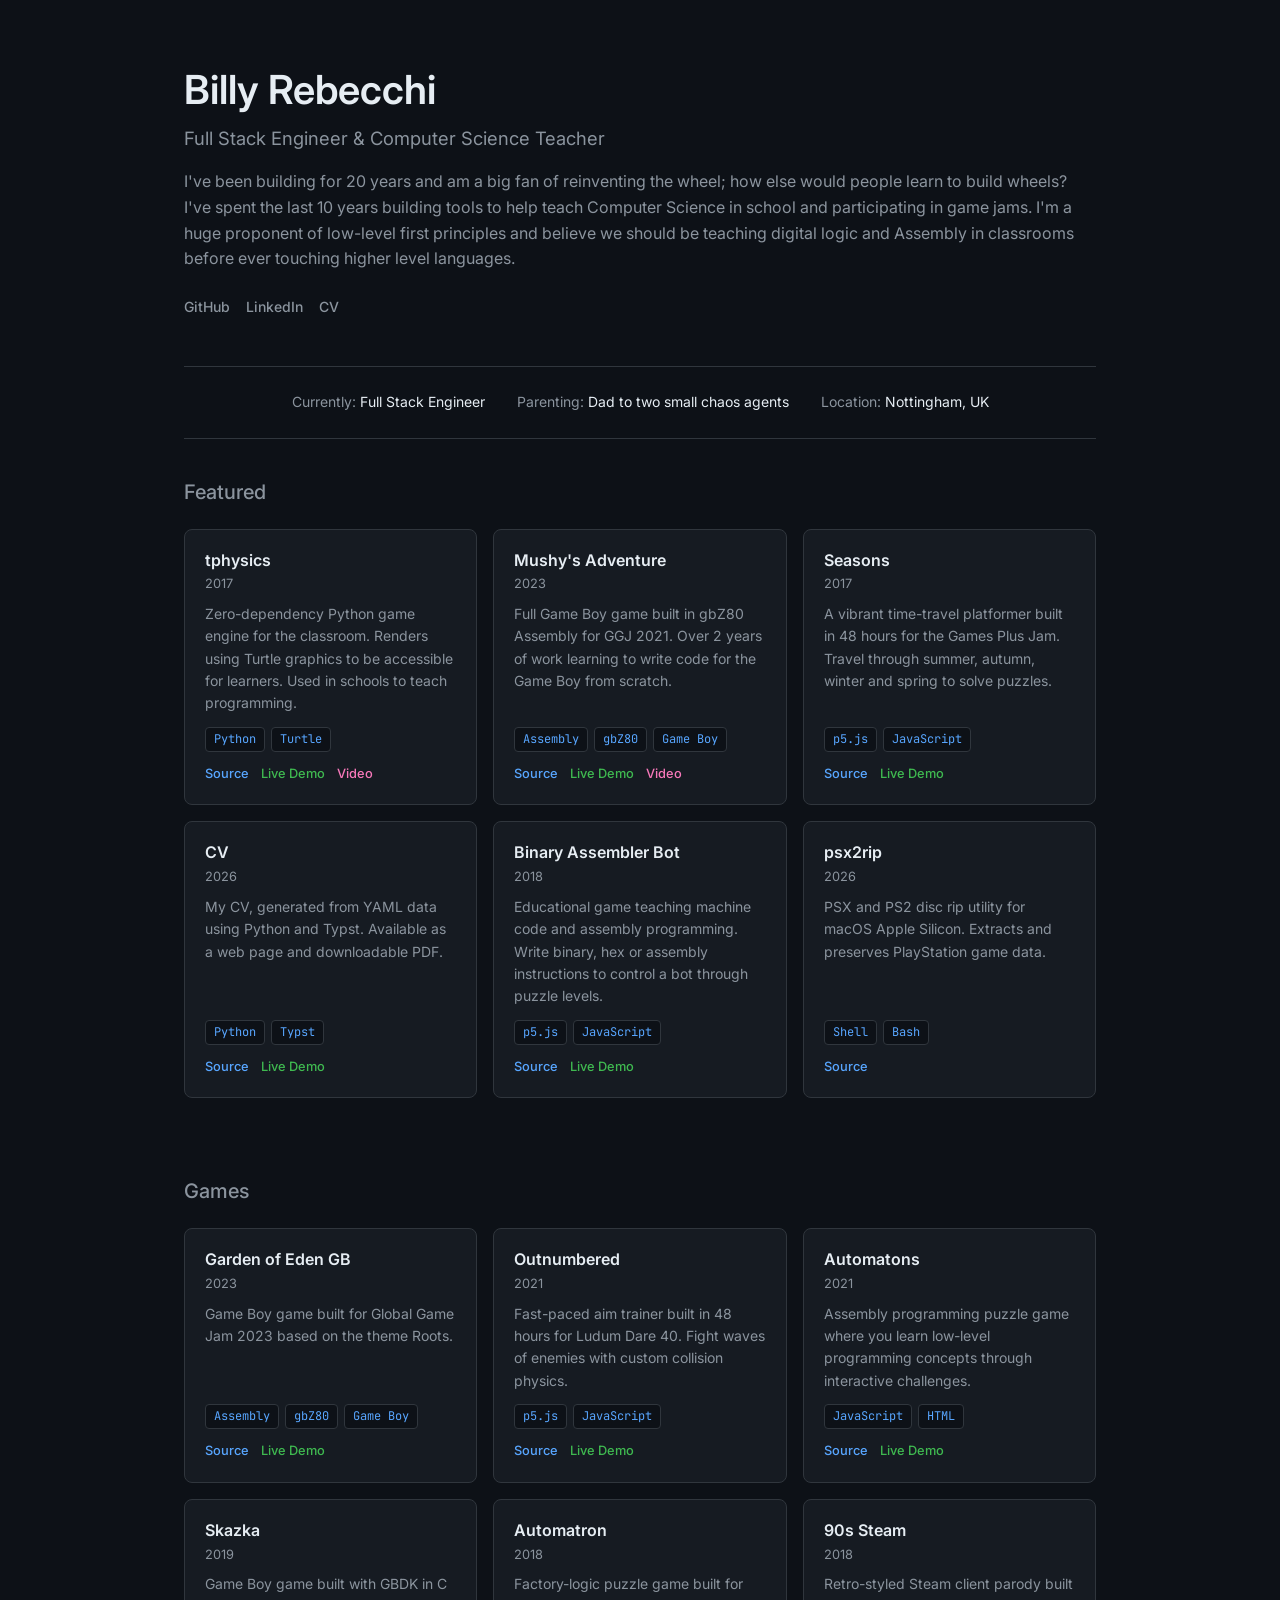
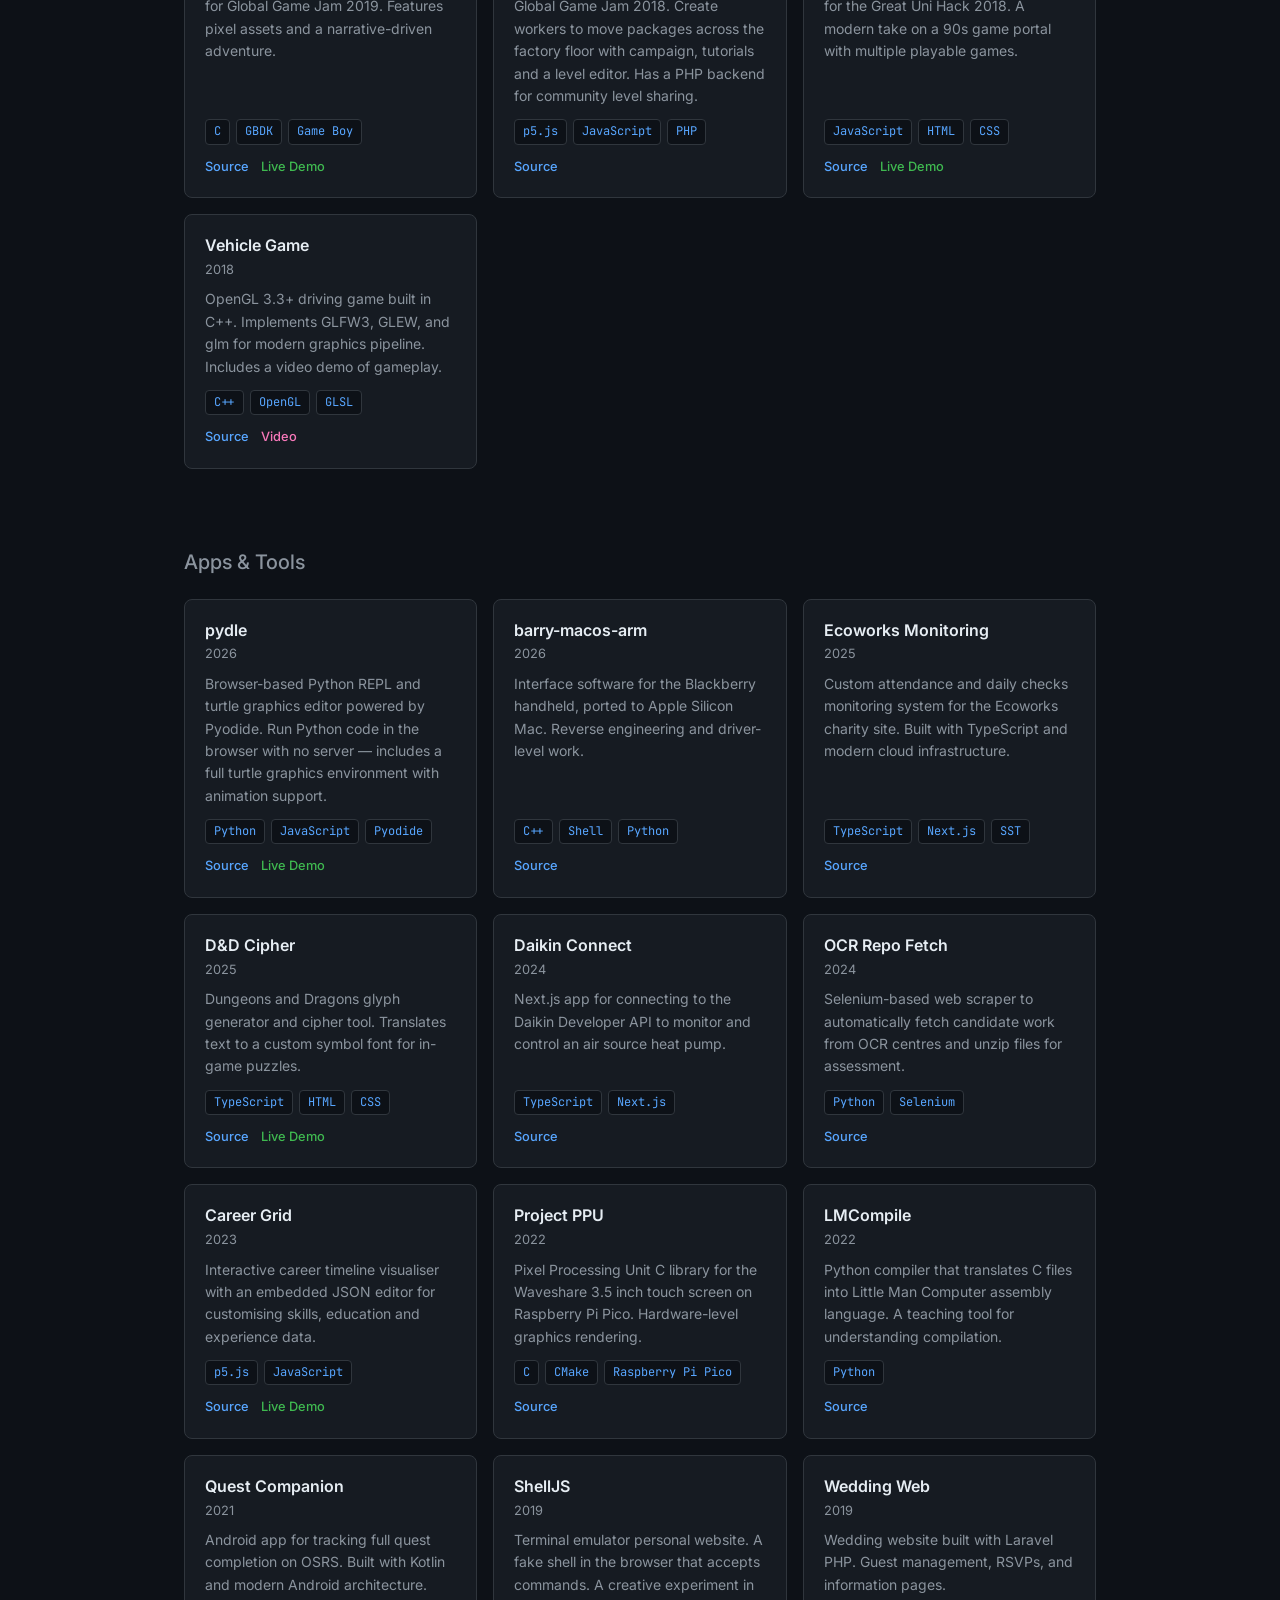
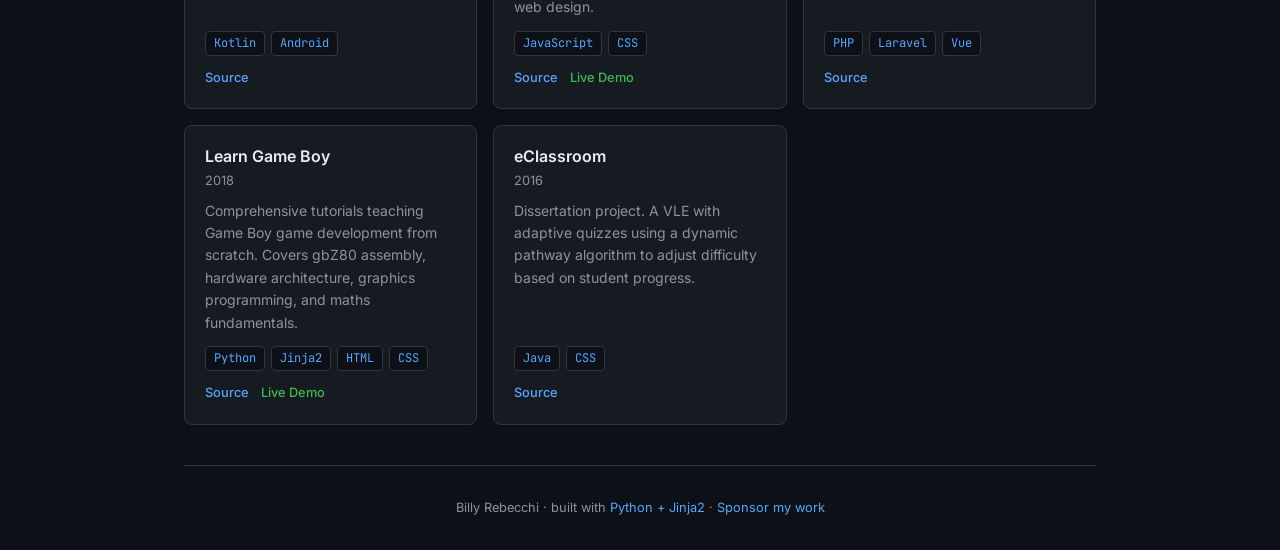
==== docs/index.html @ f5808f7e "Add sponsor link, llms.txt, sitemap and robots.txt" ====
<!DOCTYPE html>
<html lang="en">
<head>
  <meta charset="UTF-8">
  <meta name="viewport" content="width=device-width, initial-scale=1.0">
  <meta name="description" content="Full Stack Engineer & Computer Science Teacher with 20 years building tools to teach Computer Science in schools. Low-level programming advocate, Game Boy developer, and game jam participant.">
  <meta name="author" content="Billy Rebecchi">
  <meta name="theme-color" content="#0d1117">
  <meta name="robots" content="index, follow">
  <link rel="canonical" href="https://thebillington.co.uk">
  <link rel="icon" type="image/x-icon" href="favicon.ico">
  <link rel="icon" type="image/png" href="favicon.png">

  <meta property="og:type" content="website">
  <meta property="og:title" content="Billy Rebecchi">
  <meta property="og:description" content="Full Stack Engineer & Computer Science Teacher with 20 years building tools to teach Computer Science in schools. Low-level programming advocate, Game Boy developer, and game jam participant.">
  <meta property="og:url" content="https://thebillington.co.uk">
  <meta property="og:image" content="https://thebillington.co.uk/og-image.png">
  <meta property="og:site_name" content="Billy Rebecchi">
  <meta property="og:locale" content="en_GB">

  <meta name="twitter:card" content="summary_large_image">
  <meta name="twitter:title" content="Billy Rebecchi">
  <meta name="twitter:description" content="Full Stack Engineer & Computer Science Teacher with 20 years building tools to teach Computer Science in schools. Low-level programming advocate, Game Boy developer, and game jam participant.">
  <meta name="twitter:image" content="https://thebillington.co.uk/og-image.png">

  <script type="application/ld+json">
{
  "@context": "https://schema.org",
  "@type": "Person",
  "description": "Full Stack Engineer \u0026 Computer Science Teacher with 20 years building tools to teach Computer Science in schools. Low-level programming advocate, Game Boy developer, and game jam participant.",
  "image": "https://thebillington.co.uk/og-image.png",
  "jobTitle": "Full Stack Engineer \u0026 Computer Science Teacher",
  "name": "Billy Rebecchi",
  "sameAs": [
    "https://github.com/thebillington",
    "https://linkedin.com/in/thebillington"
  ],
  "url": "https://thebillington.co.uk"
}
  </script>

  <title>Billy Rebecchi</title>
  <link rel="preconnect" href="https://fonts.googleapis.com">
  <link href="https://fonts.googleapis.com/css2?family=Inter:wght@400;500;600;700&family=JetBrains+Mono:wght@400;600&display=swap" rel="stylesheet">
  <style>
    :root {
      --bg: #0d1117;
      --surface: #161b22;
      --border: #30363d;
      --text: #e6edf3;
      --text-dim: #8b949e;
      --accent: #58a6ff;
      --accent-dim: #1f6feb;
      --green: #3fb950;
      --orange: #d29922;
      --pink: #f778ba;
    }
    * { margin: 0; padding: 0; box-sizing: border-box; }
    body {
      font-family: 'Inter', -apple-system, sans-serif;
      background: var(--bg);
      color: var(--text);
      line-height: 1.6;
      -webkit-font-smoothing: antialiased;
    }
    .container {
      max-width: 960px;
      margin: 0 auto;
      padding: 0 24px;
    }
    a { color: var(--accent); text-decoration: none; }
    a:hover { text-decoration: underline; }
    h1, h2, h3 { font-weight: 600; line-height: 1.3; }

    header {
      padding: 64px 0 48px;
      border-bottom: 1px solid var(--border);
    }
    header h1 { font-size: 2.5rem; margin-bottom: 8px; }
    header .tagline { font-size: 1.15rem; color: var(--text-dim); }
    header .bio { margin: 16px 0 24px; color: var(--text-dim); }
    .links { display: flex; gap: 16px; flex-wrap: wrap; }
    .links a {
      color: var(--text-dim);
      font-size: 0.875rem;
      font-weight: 500;
    }
    .links a:hover { color: var(--accent); }

    .status-grid {
      display: flex;
      flex-wrap: wrap;
      justify-content: center;
      gap: 12px 32px;
      padding: 24px 0;
      border-bottom: 1px solid var(--border);
    }
    .status-item { font-size: 0.875rem; }
    .status-item .label { color: var(--text-dim); }
    .status-item .label::after { content: ":"; }

    section { padding: 40px 0; }
    section h2 {
      font-size: 1.25rem;
      color: var(--text-dim);
      margin-bottom: 24px;
      font-weight: 500;
    }

    .featured-grid {
      display: grid;
      grid-template-columns: repeat(auto-fill, minmax(280px, 1fr));
      gap: 16px;
    }
    .card {
      background: var(--surface);
      border: 1px solid var(--border);
      border-radius: 8px;
      padding: 20px;
      transition: border-color 0.2s;
      display: flex;
      flex-direction: column;
    }
    .card:hover { border-color: var(--accent-dim); }
    .card h3 { font-size: 1rem; margin-bottom: 4px; }
    .card .meta { font-size: 0.8rem; color: var(--text-dim); margin-bottom: 8px; }
    .card .desc { font-size: 0.875rem; color: var(--text-dim); flex: 1; }
    .card .tech-tags { display: flex; flex-wrap: wrap; gap: 6px; margin-top: 12px; }
    .tech-tag {
      font-family: 'JetBrains Mono', monospace;
      font-size: 0.75rem;
      padding: 2px 8px;
      border-radius: 4px;
      background: var(--bg);
      color: var(--accent);
      border: 1px solid var(--border);
    }
    .card-links { margin-top: 12px; display: flex; gap: 12px; }
    .card-links a { font-size: 0.8rem; font-weight: 500; }
    .card-links .demo-link { color: var(--green); }
    .card-links .video-link { color: var(--pink); }

    .project-list { display: grid; grid-template-columns: repeat(auto-fill, minmax(280px, 1fr)); gap: 16px; }

    footer {
      padding: 32px 0;
      border-top: 1px solid var(--border);
      text-align: center;
      color: var(--text-dim);
      font-size: 0.8rem;
    }

    @media (max-width: 640px) {
      header { padding: 40px 0 32px; }
      header h1 { font-size: 1.75rem; }
      .featured-grid, .project-list { grid-template-columns: 1fr; }
    }
  </style>
</head>
<body>
  <div class="container">
    
<header>
  <h1>Billy Rebecchi</h1>
  <div class="tagline">Full Stack Engineer & Computer Science Teacher</div>
  <div class="bio">I've been building for 20 years and am a big fan of reinventing the wheel; how else would people learn to build wheels? I've spent the last 10 years building tools to help teach Computer Science in school and participating in game jams. I'm a huge proponent of low-level first principles and believe we should be teaching digital logic and Assembly in classrooms before ever touching higher level languages.
</div>
  <div class="links">
    
      <a target="_blank" rel="noopener noreferrer" href="https://github.com/thebillington">GitHub</a>
    
    
      <a target="_blank" rel="noopener noreferrer" href="https://linkedin.com/in/thebillington">LinkedIn</a>
    
    
      <a target="_blank" rel="noopener noreferrer" href="https://thebillington.github.io/cv/">CV</a>
    
    
  </div>
</header>


<div class="status-grid">
  
  <div class="status-item">
    <span class="label">Currently</span> Full Stack Engineer
  </div>
  
  <div class="status-item">
    <span class="label">Parenting</span> Dad to two small chaos agents
  </div>
  
  <div class="status-item">
    <span class="label">Location</span> Nottingham, UK
  </div>
  
</div>



<section>
  <h2>Featured</h2>
  <div class="project-list">
    
    <div class="card">
      <h3>tphysics</h3>
      <div class="meta">2017</div>
      <p class="desc">Zero-dependency Python game engine for the classroom. Renders using Turtle graphics to be accessible for learners. Used in schools to teach programming.</p>
      <div class="tech-tags">
        <span class="tech-tag">Python</span><span class="tech-tag">Turtle</span>
      </div>
      <div class="card-links">
        <a target="_blank" rel="noopener noreferrer" href="https://github.com/thebillington/tphysics">Source</a>
        <a target="_blank" rel="noopener noreferrer" class="demo-link" href="https://tphysics.uk">Live Demo</a>
        <a target="_blank" rel="noopener noreferrer" class="video-link" href="https://www.youtube.com/watch?v=6z4ZEE0VqHU">Video</a>
      </div>
    </div>
    
    <div class="card">
      <h3>Mushy's Adventure</h3>
      <div class="meta">2023</div>
      <p class="desc">Full Game Boy game built in gbZ80 Assembly for GGJ 2021. Over 2 years of work learning to write code for the Game Boy from scratch.</p>
      <div class="tech-tags">
        <span class="tech-tag">Assembly</span><span class="tech-tag">gbZ80</span><span class="tech-tag">Game Boy</span>
      </div>
      <div class="card-links">
        <a target="_blank" rel="noopener noreferrer" href="https://github.com/thebillington/mushys_adventure">Source</a>
        <a target="_blank" rel="noopener noreferrer" class="demo-link" href="https://thebillington.github.io/mushys_adventure/">Live Demo</a>
        <a target="_blank" rel="noopener noreferrer" class="video-link" href="https://www.youtube.com/watch?v=rDdYTNc6fCU">Video</a>
      </div>
    </div>
    
    <div class="card">
      <h3>Seasons</h3>
      <div class="meta">2017</div>
      <p class="desc">A vibrant time-travel platformer built in 48 hours for the Games Plus Jam. Travel through summer, autumn, winter and spring to solve puzzles.</p>
      <div class="tech-tags">
        <span class="tech-tag">p5.js</span><span class="tech-tag">JavaScript</span>
      </div>
      <div class="card-links">
        <a target="_blank" rel="noopener noreferrer" href="https://github.com/thebillington/seasons">Source</a>
        <a target="_blank" rel="noopener noreferrer" class="demo-link" href="https://thebillington.github.io/seasons/">Live Demo</a>
        
      </div>
    </div>
    
    <div class="card">
      <h3>CV</h3>
      <div class="meta">2026</div>
      <p class="desc">My CV, generated from YAML data using Python and Typst. Available as a web page and downloadable PDF.</p>
      <div class="tech-tags">
        <span class="tech-tag">Python</span><span class="tech-tag">Typst</span>
      </div>
      <div class="card-links">
        <a target="_blank" rel="noopener noreferrer" href="https://github.com/thebillington/cv">Source</a>
        <a target="_blank" rel="noopener noreferrer" class="demo-link" href="https://thebillington.github.io/cv/">Live Demo</a>
        
      </div>
    </div>
    
    <div class="card">
      <h3>Binary Assembler Bot</h3>
      <div class="meta">2018</div>
      <p class="desc">Educational game teaching machine code and assembly programming. Write binary, hex or assembly instructions to control a bot through puzzle levels.</p>
      <div class="tech-tags">
        <span class="tech-tag">p5.js</span><span class="tech-tag">JavaScript</span>
      </div>
      <div class="card-links">
        <a target="_blank" rel="noopener noreferrer" href="https://github.com/thebillington/bab">Source</a>
        <a target="_blank" rel="noopener noreferrer" class="demo-link" href="https://thebillington.github.io/bab/">Live Demo</a>
        
      </div>
    </div>
    
    <div class="card">
      <h3>psx2rip</h3>
      <div class="meta">2026</div>
      <p class="desc">PSX and PS2 disc rip utility for macOS Apple Silicon. Extracts and preserves PlayStation game data.</p>
      <div class="tech-tags">
        <span class="tech-tag">Shell</span><span class="tech-tag">Bash</span>
      </div>
      <div class="card-links">
        <a target="_blank" rel="noopener noreferrer" href="https://github.com/thebillington/psx2rip">Source</a>
        
        
      </div>
    </div>
    
  </div>
</section>

<section>
  <h2>Games</h2>
  <div class="project-list">
    
    <div class="card">
      <h3>Garden of Eden GB</h3>
      <div class="meta">2023</div>
      <p class="desc">Game Boy game built for Global Game Jam 2023 based on the theme Roots.</p>
      <div class="tech-tags">
        <span class="tech-tag">Assembly</span><span class="tech-tag">gbZ80</span><span class="tech-tag">Game Boy</span>
      </div>
      <div class="card-links">
        <a target="_blank" rel="noopener noreferrer" href="https://github.com/thebillington/garden-of-eden-GB">Source</a>
        <a target="_blank" rel="noopener noreferrer" class="demo-link" href="https://thebillington.github.io/garden-of-eden-GB/">Live Demo</a>
        
      </div>
    </div>
    
    <div class="card">
      <h3>Outnumbered</h3>
      <div class="meta">2021</div>
      <p class="desc">Fast-paced aim trainer built in 48 hours for Ludum Dare 40. Fight waves of enemies with custom collision physics.</p>
      <div class="tech-tags">
        <span class="tech-tag">p5.js</span><span class="tech-tag">JavaScript</span>
      </div>
      <div class="card-links">
        <a target="_blank" rel="noopener noreferrer" href="https://github.com/thebillington/outnumberedGame">Source</a>
        <a target="_blank" rel="noopener noreferrer" class="demo-link" href="https://thebillington.github.io/outnumberedGame/">Live Demo</a>
        
      </div>
    </div>
    
    <div class="card">
      <h3>Automatons</h3>
      <div class="meta">2021</div>
      <p class="desc">Assembly programming puzzle game where you learn low-level programming concepts through interactive challenges.</p>
      <div class="tech-tags">
        <span class="tech-tag">JavaScript</span><span class="tech-tag">HTML</span>
      </div>
      <div class="card-links">
        <a target="_blank" rel="noopener noreferrer" href="https://github.com/thebillington/automatons">Source</a>
        <a target="_blank" rel="noopener noreferrer" class="demo-link" href="https://thebillington.github.io/automatons/">Live Demo</a>
        
      </div>
    </div>
    
    <div class="card">
      <h3>Skazka</h3>
      <div class="meta">2019</div>
      <p class="desc">Game Boy game built with GBDK in C for Global Game Jam 2019. Features pixel assets and a narrative-driven adventure.</p>
      <div class="tech-tags">
        <span class="tech-tag">C</span><span class="tech-tag">GBDK</span><span class="tech-tag">Game Boy</span>
      </div>
      <div class="card-links">
        <a target="_blank" rel="noopener noreferrer" href="https://github.com/thebillington/Skazka">Source</a>
        <a target="_blank" rel="noopener noreferrer" class="demo-link" href="https://thebillington.github.io/Skazka/">Live Demo</a>
        
      </div>
    </div>
    
    <div class="card">
      <h3>Automatron</h3>
      <div class="meta">2018</div>
      <p class="desc">Factory-logic puzzle game built for Global Game Jam 2018. Create workers to move packages across the factory floor with campaign, tutorials and a level editor. Has a PHP backend for community level sharing.</p>
      <div class="tech-tags">
        <span class="tech-tag">p5.js</span><span class="tech-tag">JavaScript</span><span class="tech-tag">PHP</span>
      </div>
      <div class="card-links">
        <a target="_blank" rel="noopener noreferrer" href="https://github.com/thebillington/Automatron">Source</a>
        
        
      </div>
    </div>
    
    <div class="card">
      <h3>90s Steam</h3>
      <div class="meta">2018</div>
      <p class="desc">Retro-styled Steam client parody built for the Great Uni Hack 2018. A modern take on a 90s game portal with multiple playable games.</p>
      <div class="tech-tags">
        <span class="tech-tag">JavaScript</span><span class="tech-tag">HTML</span><span class="tech-tag">CSS</span>
      </div>
      <div class="card-links">
        <a target="_blank" rel="noopener noreferrer" href="https://github.com/thebillington/guh18">Source</a>
        <a target="_blank" rel="noopener noreferrer" class="demo-link" href="https://thebillington.github.io/guh18/">Live Demo</a>
        
      </div>
    </div>
    
    <div class="card">
      <h3>Vehicle Game</h3>
      <div class="meta">2018</div>
      <p class="desc">OpenGL 3.3+ driving game built in C++. Implements GLFW3, GLEW, and glm for modern graphics pipeline. Includes a video demo of gameplay.</p>
      <div class="tech-tags">
        <span class="tech-tag">C++</span><span class="tech-tag">OpenGL</span><span class="tech-tag">GLSL</span>
      </div>
      <div class="card-links">
        <a target="_blank" rel="noopener noreferrer" href="https://github.com/thebillington/VehicleGame">Source</a>
        
        <a target="_blank" rel="noopener noreferrer" class="video-link" href="https://www.youtube.com/watch?v=UIOYu7G-LCk">Video</a>
      </div>
    </div>
    
  </div>
</section>

<section>
  <h2>Apps & Tools</h2>
  <div class="project-list">
    
    <div class="card">
      <h3>pydle</h3>
      <div class="meta">2026</div>
      <p class="desc">Browser-based Python REPL and turtle graphics editor powered by Pyodide. Run Python code in the browser with no server — includes a full turtle graphics environment with animation support.</p>
      <div class="tech-tags">
        <span class="tech-tag">Python</span><span class="tech-tag">JavaScript</span><span class="tech-tag">Pyodide</span>
      </div>
      <div class="card-links">
        <a target="_blank" rel="noopener noreferrer" href="https://github.com/thebillington/pydle">Source</a>
        <a target="_blank" rel="noopener noreferrer" class="demo-link" href="https://pydle.uk">Live Demo</a>
        
      </div>
    </div>
    
    <div class="card">
      <h3>barry-macos-arm</h3>
      <div class="meta">2026</div>
      <p class="desc">Interface software for the Blackberry handheld, ported to Apple Silicon Mac. Reverse engineering and driver-level work.</p>
      <div class="tech-tags">
        <span class="tech-tag">C++</span><span class="tech-tag">Shell</span><span class="tech-tag">Python</span>
      </div>
      <div class="card-links">
        <a target="_blank" rel="noopener noreferrer" href="https://github.com/thebillington/barry-macos-arm">Source</a>
        
        
      </div>
    </div>
    
    <div class="card">
      <h3>Ecoworks Monitoring</h3>
      <div class="meta">2025</div>
      <p class="desc">Custom attendance and daily checks monitoring system for the Ecoworks charity site. Built with TypeScript and modern cloud infrastructure.</p>
      <div class="tech-tags">
        <span class="tech-tag">TypeScript</span><span class="tech-tag">Next.js</span><span class="tech-tag">SST</span>
      </div>
      <div class="card-links">
        <a target="_blank" rel="noopener noreferrer" href="https://github.com/thebillington/ecoworks-monitoring">Source</a>
        
        
      </div>
    </div>
    
    <div class="card">
      <h3>D&D Cipher</h3>
      <div class="meta">2025</div>
      <p class="desc">Dungeons and Dragons glyph generator and cipher tool. Translates text to a custom symbol font for in-game puzzles.</p>
      <div class="tech-tags">
        <span class="tech-tag">TypeScript</span><span class="tech-tag">HTML</span><span class="tech-tag">CSS</span>
      </div>
      <div class="card-links">
        <a target="_blank" rel="noopener noreferrer" href="https://github.com/thebillington/dnd-cipher">Source</a>
        <a target="_blank" rel="noopener noreferrer" class="demo-link" href="https://thebillington.github.io/dnd-cipher/">Live Demo</a>
        
      </div>
    </div>
    
    <div class="card">
      <h3>Daikin Connect</h3>
      <div class="meta">2024</div>
      <p class="desc">Next.js app for connecting to the Daikin Developer API to monitor and control an air source heat pump.</p>
      <div class="tech-tags">
        <span class="tech-tag">TypeScript</span><span class="tech-tag">Next.js</span>
      </div>
      <div class="card-links">
        <a target="_blank" rel="noopener noreferrer" href="https://github.com/thebillington/daikin-connect">Source</a>
        
        
      </div>
    </div>
    
    <div class="card">
      <h3>OCR Repo Fetch</h3>
      <div class="meta">2024</div>
      <p class="desc">Selenium-based web scraper to automatically fetch candidate work from OCR centres and unzip files for assessment.</p>
      <div class="tech-tags">
        <span class="tech-tag">Python</span><span class="tech-tag">Selenium</span>
      </div>
      <div class="card-links">
        <a target="_blank" rel="noopener noreferrer" href="https://github.com/thebillington/ocr-repo-fetch">Source</a>
        
        
      </div>
    </div>
    
    <div class="card">
      <h3>Career Grid</h3>
      <div class="meta">2023</div>
      <p class="desc">Interactive career timeline visualiser with an embedded JSON editor for customising skills, education and experience data.</p>
      <div class="tech-tags">
        <span class="tech-tag">p5.js</span><span class="tech-tag">JavaScript</span>
      </div>
      <div class="card-links">
        <a target="_blank" rel="noopener noreferrer" href="https://github.com/thebillington/career_grid">Source</a>
        <a target="_blank" rel="noopener noreferrer" class="demo-link" href="https://thebillington.github.io/career_grid/">Live Demo</a>
        
      </div>
    </div>
    
    <div class="card">
      <h3>Project PPU</h3>
      <div class="meta">2022</div>
      <p class="desc">Pixel Processing Unit C library for the Waveshare 3.5 inch touch screen on Raspberry Pi Pico. Hardware-level graphics rendering.</p>
      <div class="tech-tags">
        <span class="tech-tag">C</span><span class="tech-tag">CMake</span><span class="tech-tag">Raspberry Pi Pico</span>
      </div>
      <div class="card-links">
        <a target="_blank" rel="noopener noreferrer" href="https://github.com/thebillington/project_ppu">Source</a>
        
        
      </div>
    </div>
    
    <div class="card">
      <h3>LMCompile</h3>
      <div class="meta">2022</div>
      <p class="desc">Python compiler that translates C files into Little Man Computer assembly language. A teaching tool for understanding compilation.</p>
      <div class="tech-tags">
        <span class="tech-tag">Python</span>
      </div>
      <div class="card-links">
        <a target="_blank" rel="noopener noreferrer" href="https://github.com/thebillington/LMCompile">Source</a>
        
        
      </div>
    </div>
    
    <div class="card">
      <h3>Quest Companion</h3>
      <div class="meta">2021</div>
      <p class="desc">Android app for tracking full quest completion on OSRS. Built with Kotlin and modern Android architecture.</p>
      <div class="tech-tags">
        <span class="tech-tag">Kotlin</span><span class="tech-tag">Android</span>
      </div>
      <div class="card-links">
        <a target="_blank" rel="noopener noreferrer" href="https://github.com/thebillington/quest_companion_android">Source</a>
        
        
      </div>
    </div>
    
    <div class="card">
      <h3>ShellJS</h3>
      <div class="meta">2019</div>
      <p class="desc">Terminal emulator personal website. A fake shell in the browser that accepts commands. A creative experiment in web design.</p>
      <div class="tech-tags">
        <span class="tech-tag">JavaScript</span><span class="tech-tag">CSS</span>
      </div>
      <div class="card-links">
        <a target="_blank" rel="noopener noreferrer" href="https://github.com/thebillington/shellJS">Source</a>
        <a target="_blank" rel="noopener noreferrer" class="demo-link" href="https://thebillington.github.io/shellJS/">Live Demo</a>
        
      </div>
    </div>
    
    <div class="card">
      <h3>Wedding Web</h3>
      <div class="meta">2019</div>
      <p class="desc">Wedding website built with Laravel PHP. Guest management, RSVPs, and information pages.</p>
      <div class="tech-tags">
        <span class="tech-tag">PHP</span><span class="tech-tag">Laravel</span><span class="tech-tag">Vue</span>
      </div>
      <div class="card-links">
        <a target="_blank" rel="noopener noreferrer" href="https://github.com/thebillington/wedding-web">Source</a>
        
        
      </div>
    </div>
    
    <div class="card">
      <h3>Learn Game Boy</h3>
      <div class="meta">2018</div>
      <p class="desc">Comprehensive tutorials teaching Game Boy game development from scratch. Covers gbZ80 assembly, hardware architecture, graphics programming, and maths fundamentals.</p>
      <div class="tech-tags">
        <span class="tech-tag">Python</span><span class="tech-tag">Jinja2</span><span class="tech-tag">HTML</span><span class="tech-tag">CSS</span>
      </div>
      <div class="card-links">
        <a target="_blank" rel="noopener noreferrer" href="https://github.com/thebillington/learngameboy">Source</a>
        <a target="_blank" rel="noopener noreferrer" class="demo-link" href="https://learngameboy.com/">Live Demo</a>
        
      </div>
    </div>
    
    <div class="card">
      <h3>eClassroom</h3>
      <div class="meta">2016</div>
      <p class="desc">Dissertation project. A VLE with adaptive quizzes using a dynamic pathway algorithm to adjust difficulty based on student progress.</p>
      <div class="tech-tags">
        <span class="tech-tag">Java</span><span class="tech-tag">CSS</span>
      </div>
      <div class="card-links">
        <a target="_blank" rel="noopener noreferrer" href="https://github.com/thebillington/eClassroom">Source</a>
        
        
      </div>
    </div>
    
  </div>
</section>


<footer>
  Billy Rebecchi &middot; built with <a href="https://github.com/thebillington/thebillington.github.io">Python + Jinja2</a> &middot; <a href="https://github.com/sponsors/thebillington">Sponsor my work</a>
</footer>

  </div>
</body>
</html>
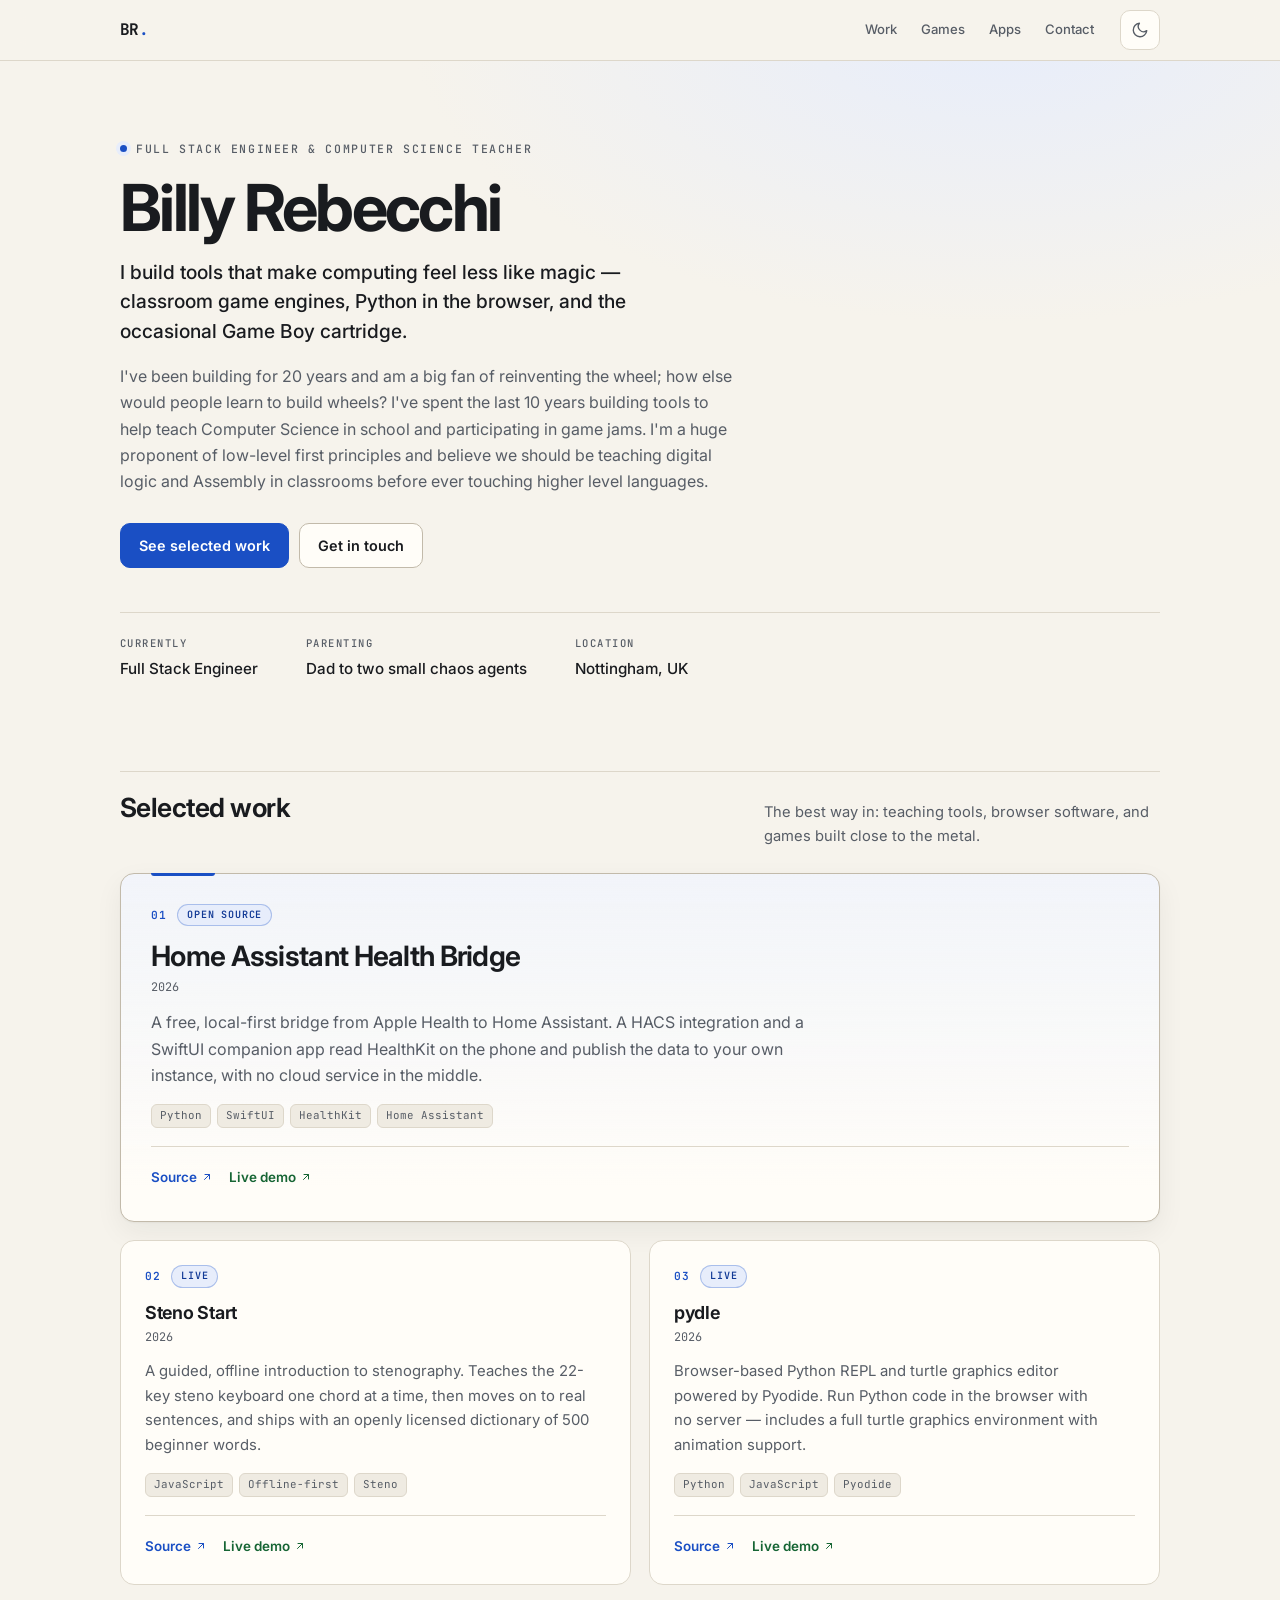
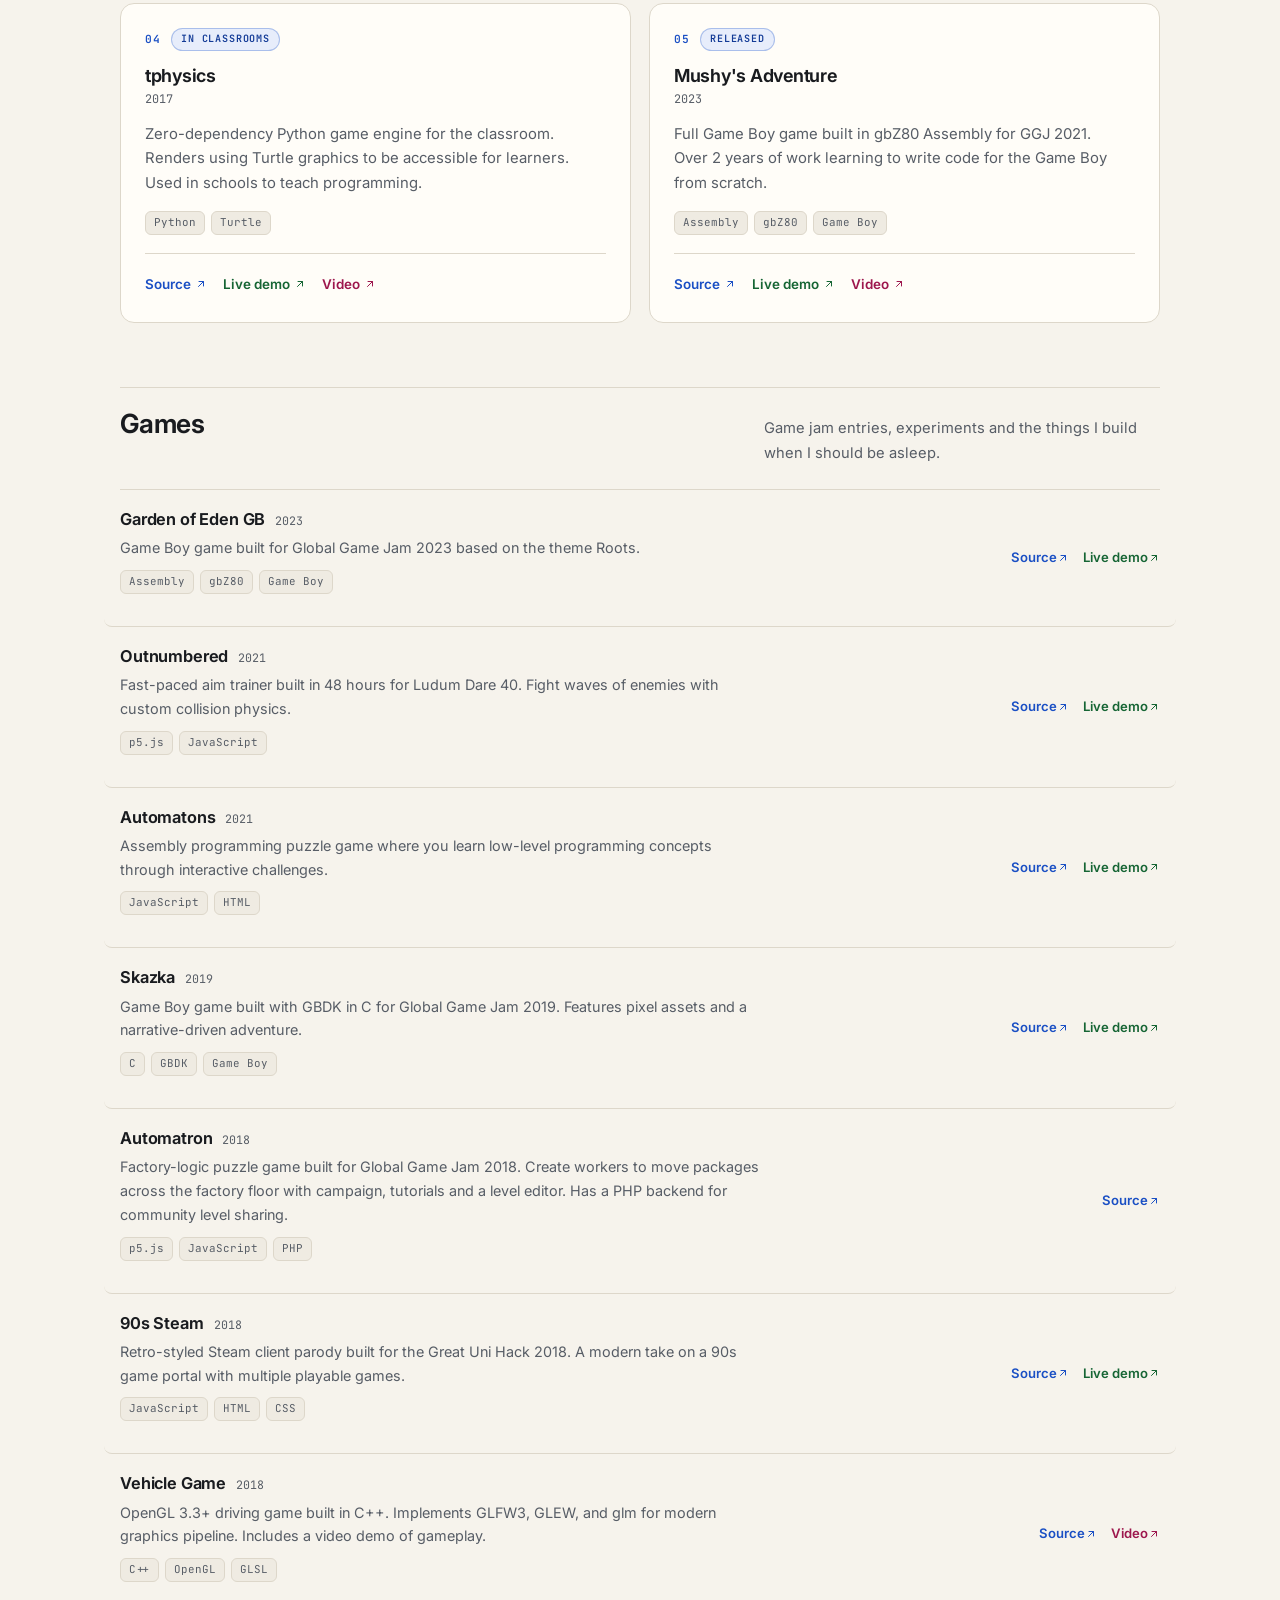
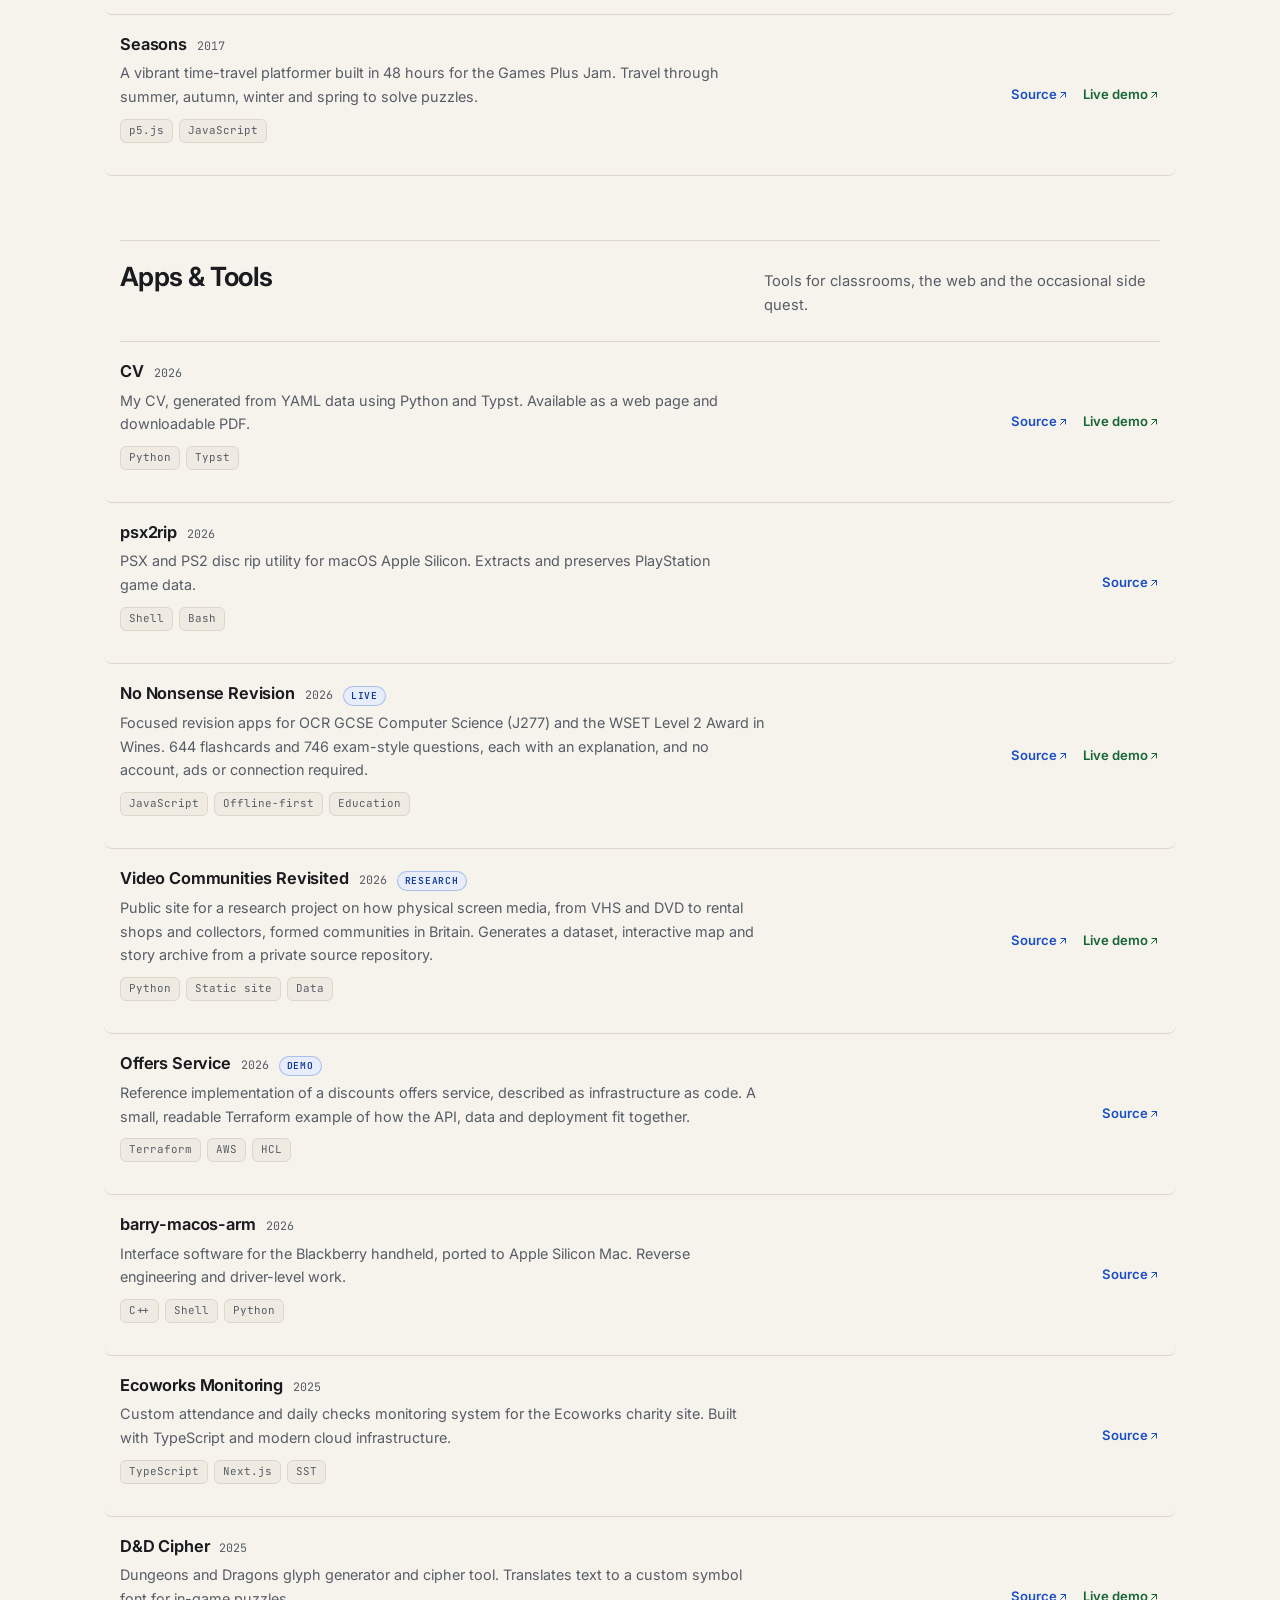
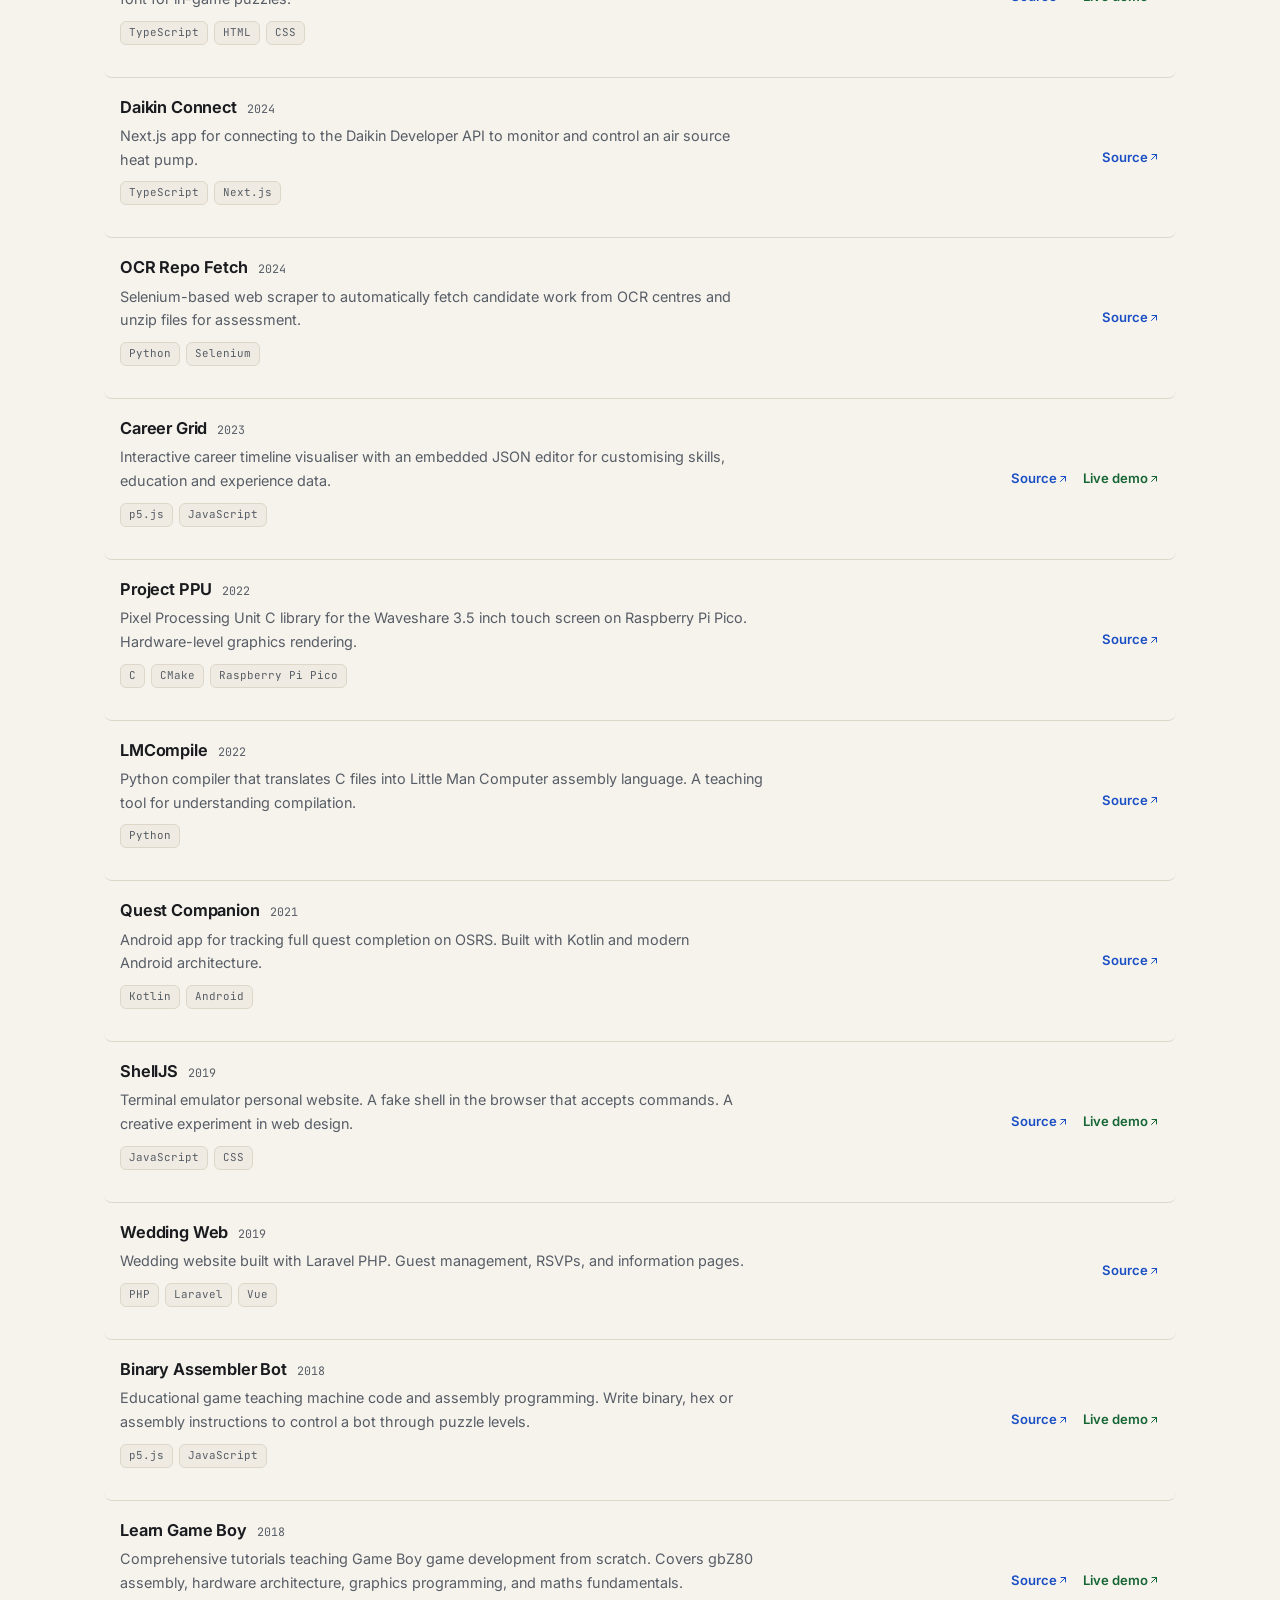
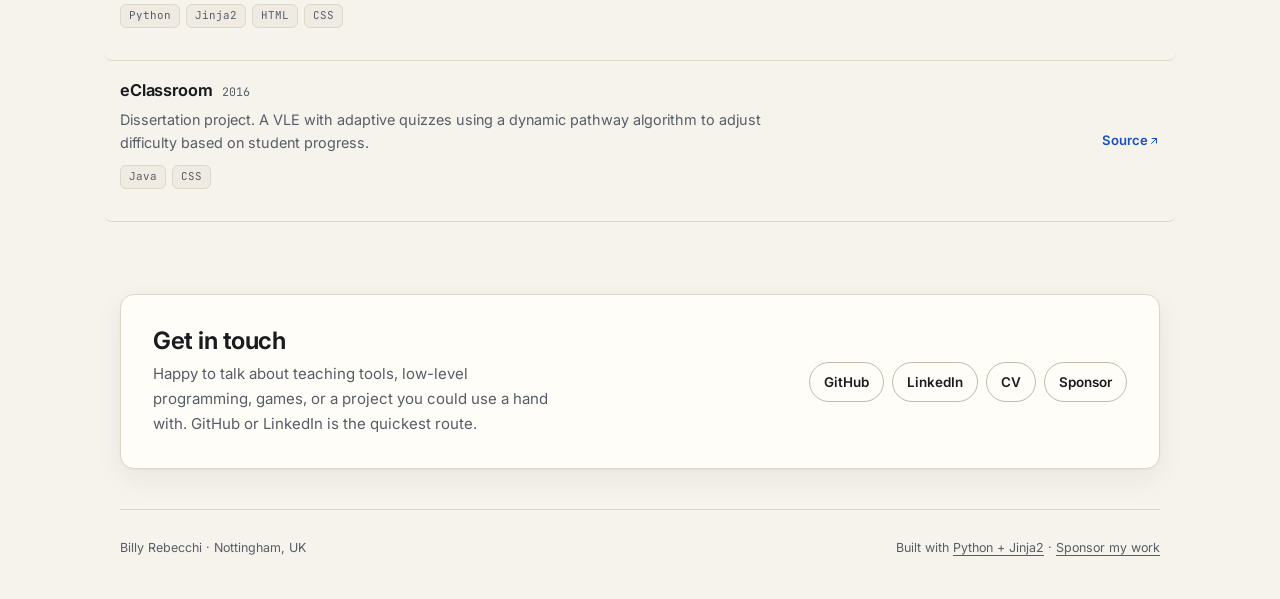
==== commit c7e196e2: "Overhaul portfolio layout with light and dark themes" ====
--- a/docs/index.html
+++ b/docs/index.html
@@ -5,7 +5,8 @@
   <meta name="viewport" content="width=device-width, initial-scale=1.0">
   <meta name="description" content="Full Stack Engineer & Computer Science Teacher with 20 years building tools to teach Computer Science in schools. Low-level programming advocate, Game Boy developer, and game jam participant.">
   <meta name="author" content="Billy Rebecchi">
-  <meta name="theme-color" content="#0d1117">
+  <meta name="theme-color" content="#f6f3ec">
+  <meta name="color-scheme" content="light dark">
   <meta name="robots" content="index, follow">
   <link rel="canonical" href="https://thebillington.co.uk">
   <link rel="icon" type="image/x-icon" href="favicon.ico">
@@ -16,6 +17,10 @@
   <meta property="og:description" content="Full Stack Engineer & Computer Science Teacher with 20 years building tools to teach Computer Science in schools. Low-level programming advocate, Game Boy developer, and game jam participant.">
   <meta property="og:url" content="https://thebillington.co.uk">
   <meta property="og:image" content="https://thebillington.co.uk/og-image.png">
+  <meta property="og:image:type" content="image/png">
+  <meta property="og:image:width" content="1200">
+  <meta property="og:image:height" content="630">
+  <meta property="og:image:alt" content="Billy Rebecchi, full stack engineer and computer science teacher, with nine screenshots of his projects">
   <meta property="og:site_name" content="Billy Rebecchi">
   <meta property="og:locale" content="en_GB">
 
@@ -23,6 +28,7 @@
   <meta name="twitter:title" content="Billy Rebecchi">
   <meta name="twitter:description" content="Full Stack Engineer & Computer Science Teacher with 20 years building tools to teach Computer Science in schools. Low-level programming advocate, Game Boy developer, and game jam participant.">
   <meta name="twitter:image" content="https://thebillington.co.uk/og-image.png">
+  <meta name="twitter:image:alt" content="Billy Rebecchi, full stack engineer and computer science teacher, with nine screenshots of his projects">
 
   <script type="application/ld+json">
 {
@@ -40,569 +46,799 @@
 }
   </script>
 
+  <script>
+    /* Set the theme before anything paints, so there is no flash. */
+    (function () {
+      var root = document.documentElement;
+      var stored = null;
+      try { stored = window.localStorage.getItem('theme'); } catch (e) { /* private mode */ }
+      var dark = stored
+        ? stored === 'dark'
+        : window.matchMedia('(prefers-color-scheme: dark)').matches;
+      root.setAttribute('data-theme', dark ? 'dark' : 'light');
+      var meta = document.querySelector('meta[name="theme-color"]');
+      if (meta) { meta.setAttribute('content', dark ? '#0c1016' : '#f6f3ec'); }
+    })();
+  </script>
+
   <title>Billy Rebecchi</title>
   <link rel="preconnect" href="https://fonts.googleapis.com">
+  <link rel="preconnect" href="https://fonts.gstatic.com" crossorigin>
   <link href="https://fonts.googleapis.com/css2?family=Inter:wght@400;500;600;700&family=JetBrains+Mono:wght@400;600&display=swap" rel="stylesheet">
-  <style>
-    :root {
-      --bg: #0d1117;
-      --surface: #161b22;
-      --border: #30363d;
-      --text: #e6edf3;
-      --text-dim: #8b949e;
-      --accent: #58a6ff;
-      --accent-dim: #1f6feb;
-      --green: #3fb950;
-      --orange: #d29922;
-      --pink: #f778ba;
-    }
-    * { margin: 0; padding: 0; box-sizing: border-box; }
-    body {
-      font-family: 'Inter', -apple-system, sans-serif;
-      background: var(--bg);
-      color: var(--text);
-      line-height: 1.6;
-      -webkit-font-smoothing: antialiased;
-    }
-    .container {
-      max-width: 960px;
-      margin: 0 auto;
-      padding: 0 24px;
-    }
-    a { color: var(--accent); text-decoration: none; }
-    a:hover { text-decoration: underline; }
-    h1, h2, h3 { font-weight: 600; line-height: 1.3; }
-
-    header {
-      padding: 64px 0 48px;
-      border-bottom: 1px solid var(--border);
-    }
-    header h1 { font-size: 2.5rem; margin-bottom: 8px; }
-    header .tagline { font-size: 1.15rem; color: var(--text-dim); }
-    header .bio { margin: 16px 0 24px; color: var(--text-dim); }
-    .links { display: flex; gap: 16px; flex-wrap: wrap; }
-    .links a {
-      color: var(--text-dim);
-      font-size: 0.875rem;
-      font-weight: 500;
-    }
-    .links a:hover { color: var(--accent); }
-
-    .status-grid {
-      display: flex;
-      flex-wrap: wrap;
-      justify-content: center;
-      gap: 12px 32px;
-      padding: 24px 0;
-      border-bottom: 1px solid var(--border);
-    }
-    .status-item { font-size: 0.875rem; }
-    .status-item .label { color: var(--text-dim); }
-    .status-item .label::after { content: ":"; }
-
-    section { padding: 40px 0; }
-    section h2 {
-      font-size: 1.25rem;
-      color: var(--text-dim);
-      margin-bottom: 24px;
-      font-weight: 500;
-    }
-
-    .featured-grid {
-      display: grid;
-      grid-template-columns: repeat(auto-fill, minmax(280px, 1fr));
-      gap: 16px;
-    }
-    .card {
-      background: var(--surface);
-      border: 1px solid var(--border);
-      border-radius: 8px;
-      padding: 20px;
-      transition: border-color 0.2s;
-      display: flex;
-      flex-direction: column;
-    }
-    .card:hover { border-color: var(--accent-dim); }
-    .card h3 { font-size: 1rem; margin-bottom: 4px; }
-    .card .meta { font-size: 0.8rem; color: var(--text-dim); margin-bottom: 8px; }
-    .card .desc { font-size: 0.875rem; color: var(--text-dim); flex: 1; }
-    .card .tech-tags { display: flex; flex-wrap: wrap; gap: 6px; margin-top: 12px; }
-    .tech-tag {
-      font-family: 'JetBrains Mono', monospace;
-      font-size: 0.75rem;
-      padding: 2px 8px;
-      border-radius: 4px;
-      background: var(--bg);
-      color: var(--accent);
-      border: 1px solid var(--border);
-    }
-    .card-links { margin-top: 12px; display: flex; gap: 12px; }
-    .card-links a { font-size: 0.8rem; font-weight: 500; }
-    .card-links .demo-link { color: var(--green); }
-    .card-links .video-link { color: var(--pink); }
-
-    .project-list { display: grid; grid-template-columns: repeat(auto-fill, minmax(280px, 1fr)); gap: 16px; }
-
-    footer {
-      padding: 32px 0;
-      border-top: 1px solid var(--border);
-      text-align: center;
-      color: var(--text-dim);
-      font-size: 0.8rem;
-    }
-
-    @media (max-width: 640px) {
-      header { padding: 40px 0 32px; }
-      header h1 { font-size: 1.75rem; }
-      .featured-grid, .project-list { grid-template-columns: 1fr; }
-    }
-  </style>
+  <link rel="stylesheet" href="style.css">
 </head>
 <body>
-  <div class="container">
-    
-<header>
-  <h1>Billy Rebecchi</h1>
-  <div class="tagline">Full Stack Engineer & Computer Science Teacher</div>
-  <div class="bio">I've been building for 20 years and am a big fan of reinventing the wheel; how else would people learn to build wheels? I've spent the last 10 years building tools to help teach Computer Science in school and participating in game jams. I'm a huge proponent of low-level first principles and believe we should be teaching digital logic and Assembly in classrooms before ever touching higher level languages.
-</div>
-  <div class="links">
-    
-      <a target="_blank" rel="noopener noreferrer" href="https://github.com/thebillington">GitHub</a>
-    
-    
-      <a target="_blank" rel="noopener noreferrer" href="https://linkedin.com/in/thebillington">LinkedIn</a>
-    
-    
-      <a target="_blank" rel="noopener noreferrer" href="https://thebillington.github.io/cv/">CV</a>
-    
-    
+  <a class="skip-link" href="#main">Skip to content</a>
+
+  <header class="site-header">
+    <div class="container header-inner">
+      <a class="monogram" href="#top">
+        <span aria-hidden="true">BR<span class="dot">.</span></span>
+        <span class="sr-only">Back to top</span>
+      </a>
+      <nav class="site-nav" aria-label="Sections">
+        <ul>
+          <li><a href="#work">Work</a></li>
+          <li><a href="#games">Games</a></li>
+          <li><a href="#apps">Apps</a></li>
+          <li><a href="#contact">Contact</a></li>
+        </ul>
+      </nav>
+      <button class="theme-toggle" type="button" id="theme-toggle" aria-label="Switch to dark theme">
+        <svg class="icon-moon" viewBox="0 0 24 24" fill="none" stroke="currentColor" stroke-width="1.8" stroke-linecap="round" stroke-linejoin="round" aria-hidden="true" focusable="false">
+          <path d="M21 12.8A9 9 0 1 1 11.2 3a7 7 0 0 0 9.8 9.8Z"></path>
+        </svg>
+        <svg class="icon-sun" viewBox="0 0 24 24" fill="none" stroke="currentColor" stroke-width="1.8" stroke-linecap="round" stroke-linejoin="round" aria-hidden="true" focusable="false">
+          <circle cx="12" cy="12" r="4"></circle>
+          <path d="M12 2v2M12 20v2M4.9 4.9l1.4 1.4M17.7 17.7l1.4 1.4M2 12h2M20 12h2M4.9 19.1l1.4-1.4M17.7 6.3l1.4-1.4"></path>
+        </svg>
+      </button>
+    </div>
+  </header>
+
+  <main id="main">
+    <div class="container">
+      
+<section class="hero" id="top" aria-labelledby="hero-title">
+  <p class="eyebrow">Full Stack Engineer & Computer Science Teacher</p>
+  <h1 id="hero-title">Billy Rebecchi</h1>
+  <p class="lede">I build tools that make computing feel less like magic — classroom game engines, Python in the browser, and the occasional Game Boy cartridge.</p>
+  <p class="bio">I've been building for 20 years and am a big fan of reinventing the wheel; how else would people learn to build wheels? I've spent the last 10 years building tools to help teach Computer Science in school and participating in game jams. I'm a huge proponent of low-level first principles and believe we should be teaching digital logic and Assembly in classrooms before ever touching higher level languages.
+</p>
+
+  <div class="hero-actions">
+    <a class="button button--primary" href="#work">See selected work</a>
+    <a class="button" href="#contact">Get in touch</a>
   </div>
-</header>
-
-
-<div class="status-grid">
-  
-  <div class="status-item">
-    <span class="label">Currently</span> Full Stack Engineer
+
+  
+  <dl class="facts">
+    
+    <div class="fact">
+      <dt>Currently</dt>
+      <dd>Full Stack Engineer</dd>
+    </div>
+    
+    <div class="fact">
+      <dt>Parenting</dt>
+      <dd>Dad to two small chaos agents</dd>
+    </div>
+    
+    <div class="fact">
+      <dt>Location</dt>
+      <dd>Nottingham, UK</dd>
+    </div>
+    
+  </dl>
+  
+</section>
+
+<section class="section" id="work" aria-labelledby="work-title">
+  <div class="section-head">
+    <h2 id="work-title">Selected work</h2>
+    <p>The best way in: teaching tools, browser software, and games built close to the metal.</p>
   </div>
-  
-  <div class="status-item">
-    <span class="label">Parenting</span> Dad to two small chaos agents
+
+  <ol class="card-grid">
+    
+    <li class="card card--lead">
+      <div class="card-top">
+        <span class="card-index" aria-hidden="true">01</span>
+        <span class="badge">Open source</span>
+      </div>
+      <h3>Home Assistant Health Bridge</h3>
+      <div class="year">2026</div>
+      <p class="desc">A free, local-first bridge from Apple Health to Home Assistant. A HACS integration and a SwiftUI companion app read HealthKit on the phone and publish the data to your own instance, with no cloud service in the middle.</p>
+      <ul class="tech-tags" aria-label="Technologies used">
+        <li>Python</li><li>SwiftUI</li><li>HealthKit</li><li>Home Assistant</li>
+      </ul>
+      <div class="card-links">
+        <a class="" target="_blank" rel="noopener noreferrer" href="https://github.com/thebillington/health-assist" aria-label="Source code for Home Assistant Health Bridge on GitHub (opens in a new tab)">Source<svg class="arrow" viewBox="0 0 24 24" fill="none" stroke="currentColor" stroke-width="2" stroke-linecap="round" stroke-linejoin="round" aria-hidden="true" focusable="false"><path d="M7 17 17 7M8 7h9v9"/></svg></a>
+  <a class=" is-demo" target="_blank" rel="noopener noreferrer" href="https://healthassist.thebillington.co.uk" aria-label="Live demo of Home Assistant Health Bridge (opens in a new tab)">Live demo<svg class="arrow" viewBox="0 0 24 24" fill="none" stroke="currentColor" stroke-width="2" stroke-linecap="round" stroke-linejoin="round" aria-hidden="true" focusable="false"><path d="M7 17 17 7M8 7h9v9"/></svg></a>
+  
+      </div>
+    </li>
+    
+    <li class="card">
+      <div class="card-top">
+        <span class="card-index" aria-hidden="true">02</span>
+        <span class="badge">Live</span>
+      </div>
+      <h3>Steno Start</h3>
+      <div class="year">2026</div>
+      <p class="desc">A guided, offline introduction to stenography. Teaches the 22-key steno keyboard one chord at a time, then moves on to real sentences, and ships with an openly licensed dictionary of 500 beginner words.</p>
+      <ul class="tech-tags" aria-label="Technologies used">
+        <li>JavaScript</li><li>Offline-first</li><li>Steno</li>
+      </ul>
+      <div class="card-links">
+        <a class="" target="_blank" rel="noopener noreferrer" href="https://github.com/thebillington/stenostart-site" aria-label="Source code for Steno Start on GitHub (opens in a new tab)">Source<svg class="arrow" viewBox="0 0 24 24" fill="none" stroke="currentColor" stroke-width="2" stroke-linecap="round" stroke-linejoin="round" aria-hidden="true" focusable="false"><path d="M7 17 17 7M8 7h9v9"/></svg></a>
+  <a class=" is-demo" target="_blank" rel="noopener noreferrer" href="https://stenostart.uk" aria-label="Live demo of Steno Start (opens in a new tab)">Live demo<svg class="arrow" viewBox="0 0 24 24" fill="none" stroke="currentColor" stroke-width="2" stroke-linecap="round" stroke-linejoin="round" aria-hidden="true" focusable="false"><path d="M7 17 17 7M8 7h9v9"/></svg></a>
+  
+      </div>
+    </li>
+    
+    <li class="card">
+      <div class="card-top">
+        <span class="card-index" aria-hidden="true">03</span>
+        <span class="badge">Live</span>
+      </div>
+      <h3>pydle</h3>
+      <div class="year">2026</div>
+      <p class="desc">Browser-based Python REPL and turtle graphics editor powered by Pyodide. Run Python code in the browser with no server — includes a full turtle graphics environment with animation support.</p>
+      <ul class="tech-tags" aria-label="Technologies used">
+        <li>Python</li><li>JavaScript</li><li>Pyodide</li>
+      </ul>
+      <div class="card-links">
+        <a class="" target="_blank" rel="noopener noreferrer" href="https://github.com/thebillington/pydle" aria-label="Source code for pydle on GitHub (opens in a new tab)">Source<svg class="arrow" viewBox="0 0 24 24" fill="none" stroke="currentColor" stroke-width="2" stroke-linecap="round" stroke-linejoin="round" aria-hidden="true" focusable="false"><path d="M7 17 17 7M8 7h9v9"/></svg></a>
+  <a class=" is-demo" target="_blank" rel="noopener noreferrer" href="https://pydle.uk" aria-label="Live demo of pydle (opens in a new tab)">Live demo<svg class="arrow" viewBox="0 0 24 24" fill="none" stroke="currentColor" stroke-width="2" stroke-linecap="round" stroke-linejoin="round" aria-hidden="true" focusable="false"><path d="M7 17 17 7M8 7h9v9"/></svg></a>
+  
+      </div>
+    </li>
+    
+    <li class="card">
+      <div class="card-top">
+        <span class="card-index" aria-hidden="true">04</span>
+        <span class="badge">In classrooms</span>
+      </div>
+      <h3>tphysics</h3>
+      <div class="year">2017</div>
+      <p class="desc">Zero-dependency Python game engine for the classroom. Renders using Turtle graphics to be accessible for learners. Used in schools to teach programming.</p>
+      <ul class="tech-tags" aria-label="Technologies used">
+        <li>Python</li><li>Turtle</li>
+      </ul>
+      <div class="card-links">
+        <a class="" target="_blank" rel="noopener noreferrer" href="https://github.com/thebillington/tphysics" aria-label="Source code for tphysics on GitHub (opens in a new tab)">Source<svg class="arrow" viewBox="0 0 24 24" fill="none" stroke="currentColor" stroke-width="2" stroke-linecap="round" stroke-linejoin="round" aria-hidden="true" focusable="false"><path d="M7 17 17 7M8 7h9v9"/></svg></a>
+  <a class=" is-demo" target="_blank" rel="noopener noreferrer" href="https://tphysics.uk" aria-label="Live demo of tphysics (opens in a new tab)">Live demo<svg class="arrow" viewBox="0 0 24 24" fill="none" stroke="currentColor" stroke-width="2" stroke-linecap="round" stroke-linejoin="round" aria-hidden="true" focusable="false"><path d="M7 17 17 7M8 7h9v9"/></svg></a>
+  <a class=" is-video" target="_blank" rel="noopener noreferrer" href="https://www.youtube.com/watch?v=6z4ZEE0VqHU" aria-label="Video of tphysics (opens in a new tab)">Video<svg class="arrow" viewBox="0 0 24 24" fill="none" stroke="currentColor" stroke-width="2" stroke-linecap="round" stroke-linejoin="round" aria-hidden="true" focusable="false"><path d="M7 17 17 7M8 7h9v9"/></svg></a>
+      </div>
+    </li>
+    
+    <li class="card">
+      <div class="card-top">
+        <span class="card-index" aria-hidden="true">05</span>
+        <span class="badge">Released</span>
+      </div>
+      <h3>Mushy's Adventure</h3>
+      <div class="year">2023</div>
+      <p class="desc">Full Game Boy game built in gbZ80 Assembly for GGJ 2021. Over 2 years of work learning to write code for the Game Boy from scratch.</p>
+      <ul class="tech-tags" aria-label="Technologies used">
+        <li>Assembly</li><li>gbZ80</li><li>Game Boy</li>
+      </ul>
+      <div class="card-links">
+        <a class="" target="_blank" rel="noopener noreferrer" href="https://github.com/thebillington/mushys_adventure" aria-label="Source code for Mushy's Adventure on GitHub (opens in a new tab)">Source<svg class="arrow" viewBox="0 0 24 24" fill="none" stroke="currentColor" stroke-width="2" stroke-linecap="round" stroke-linejoin="round" aria-hidden="true" focusable="false"><path d="M7 17 17 7M8 7h9v9"/></svg></a>
+  <a class=" is-demo" target="_blank" rel="noopener noreferrer" href="https://thebillington.github.io/mushys_adventure/" aria-label="Live demo of Mushy's Adventure (opens in a new tab)">Live demo<svg class="arrow" viewBox="0 0 24 24" fill="none" stroke="currentColor" stroke-width="2" stroke-linecap="round" stroke-linejoin="round" aria-hidden="true" focusable="false"><path d="M7 17 17 7M8 7h9v9"/></svg></a>
+  <a class=" is-video" target="_blank" rel="noopener noreferrer" href="https://www.youtube.com/watch?v=rDdYTNc6fCU" aria-label="Video of Mushy's Adventure (opens in a new tab)">Video<svg class="arrow" viewBox="0 0 24 24" fill="none" stroke="currentColor" stroke-width="2" stroke-linecap="round" stroke-linejoin="round" aria-hidden="true" focusable="false"><path d="M7 17 17 7M8 7h9v9"/></svg></a>
+      </div>
+    </li>
+    
+  </ol>
+</section>
+
+
+<section class="section" id="games" aria-labelledby="games-title">
+  <div class="section-head">
+    <h2 id="games-title">Games</h2>
+    <p>Game jam entries, experiments and the things I build when I should be asleep.</p>
   </div>
-  
-  <div class="status-item">
-    <span class="label">Location</span> Nottingham, UK
+
+  <ul class="project-list" role="list">
+    
+    <li class="project-row">
+      <div class="row-main">
+        <div class="row-head">
+          <h3>Garden of Eden GB</h3>
+          <span class="row-year">2023</span>
+          
+        </div>
+        <p class="row-desc">Game Boy game built for Global Game Jam 2023 based on the theme Roots.</p>
+        <ul class="tech-tags" aria-label="Technologies used">
+          <li>Assembly</li><li>gbZ80</li><li>Game Boy</li>
+        </ul>
+      </div>
+      <div class="row-links">
+        <a class="" target="_blank" rel="noopener noreferrer" href="https://github.com/thebillington/garden-of-eden-GB" aria-label="Source code for Garden of Eden GB on GitHub (opens in a new tab)">Source<svg class="arrow" viewBox="0 0 24 24" fill="none" stroke="currentColor" stroke-width="2" stroke-linecap="round" stroke-linejoin="round" aria-hidden="true" focusable="false"><path d="M7 17 17 7M8 7h9v9"/></svg></a>
+  <a class=" is-demo" target="_blank" rel="noopener noreferrer" href="https://thebillington.github.io/garden-of-eden-GB/" aria-label="Live demo of Garden of Eden GB (opens in a new tab)">Live demo<svg class="arrow" viewBox="0 0 24 24" fill="none" stroke="currentColor" stroke-width="2" stroke-linecap="round" stroke-linejoin="round" aria-hidden="true" focusable="false"><path d="M7 17 17 7M8 7h9v9"/></svg></a>
+  
+      </div>
+    </li>
+    
+    <li class="project-row">
+      <div class="row-main">
+        <div class="row-head">
+          <h3>Outnumbered</h3>
+          <span class="row-year">2021</span>
+          
+        </div>
+        <p class="row-desc">Fast-paced aim trainer built in 48 hours for Ludum Dare 40. Fight waves of enemies with custom collision physics.</p>
+        <ul class="tech-tags" aria-label="Technologies used">
+          <li>p5.js</li><li>JavaScript</li>
+        </ul>
+      </div>
+      <div class="row-links">
+        <a class="" target="_blank" rel="noopener noreferrer" href="https://github.com/thebillington/outnumberedGame" aria-label="Source code for Outnumbered on GitHub (opens in a new tab)">Source<svg class="arrow" viewBox="0 0 24 24" fill="none" stroke="currentColor" stroke-width="2" stroke-linecap="round" stroke-linejoin="round" aria-hidden="true" focusable="false"><path d="M7 17 17 7M8 7h9v9"/></svg></a>
+  <a class=" is-demo" target="_blank" rel="noopener noreferrer" href="https://thebillington.github.io/outnumberedGame/" aria-label="Live demo of Outnumbered (opens in a new tab)">Live demo<svg class="arrow" viewBox="0 0 24 24" fill="none" stroke="currentColor" stroke-width="2" stroke-linecap="round" stroke-linejoin="round" aria-hidden="true" focusable="false"><path d="M7 17 17 7M8 7h9v9"/></svg></a>
+  
+      </div>
+    </li>
+    
+    <li class="project-row">
+      <div class="row-main">
+        <div class="row-head">
+          <h3>Automatons</h3>
+          <span class="row-year">2021</span>
+          
+        </div>
+        <p class="row-desc">Assembly programming puzzle game where you learn low-level programming concepts through interactive challenges.</p>
+        <ul class="tech-tags" aria-label="Technologies used">
+          <li>JavaScript</li><li>HTML</li>
+        </ul>
+      </div>
+      <div class="row-links">
+        <a class="" target="_blank" rel="noopener noreferrer" href="https://github.com/thebillington/automatons" aria-label="Source code for Automatons on GitHub (opens in a new tab)">Source<svg class="arrow" viewBox="0 0 24 24" fill="none" stroke="currentColor" stroke-width="2" stroke-linecap="round" stroke-linejoin="round" aria-hidden="true" focusable="false"><path d="M7 17 17 7M8 7h9v9"/></svg></a>
+  <a class=" is-demo" target="_blank" rel="noopener noreferrer" href="https://thebillington.github.io/automatons/" aria-label="Live demo of Automatons (opens in a new tab)">Live demo<svg class="arrow" viewBox="0 0 24 24" fill="none" stroke="currentColor" stroke-width="2" stroke-linecap="round" stroke-linejoin="round" aria-hidden="true" focusable="false"><path d="M7 17 17 7M8 7h9v9"/></svg></a>
+  
+      </div>
+    </li>
+    
+    <li class="project-row">
+      <div class="row-main">
+        <div class="row-head">
+          <h3>Skazka</h3>
+          <span class="row-year">2019</span>
+          
+        </div>
+        <p class="row-desc">Game Boy game built with GBDK in C for Global Game Jam 2019. Features pixel assets and a narrative-driven adventure.</p>
+        <ul class="tech-tags" aria-label="Technologies used">
+          <li>C</li><li>GBDK</li><li>Game Boy</li>
+        </ul>
+      </div>
+      <div class="row-links">
+        <a class="" target="_blank" rel="noopener noreferrer" href="https://github.com/thebillington/Skazka" aria-label="Source code for Skazka on GitHub (opens in a new tab)">Source<svg class="arrow" viewBox="0 0 24 24" fill="none" stroke="currentColor" stroke-width="2" stroke-linecap="round" stroke-linejoin="round" aria-hidden="true" focusable="false"><path d="M7 17 17 7M8 7h9v9"/></svg></a>
+  <a class=" is-demo" target="_blank" rel="noopener noreferrer" href="https://thebillington.github.io/Skazka/" aria-label="Live demo of Skazka (opens in a new tab)">Live demo<svg class="arrow" viewBox="0 0 24 24" fill="none" stroke="currentColor" stroke-width="2" stroke-linecap="round" stroke-linejoin="round" aria-hidden="true" focusable="false"><path d="M7 17 17 7M8 7h9v9"/></svg></a>
+  
+      </div>
+    </li>
+    
+    <li class="project-row">
+      <div class="row-main">
+        <div class="row-head">
+          <h3>Automatron</h3>
+          <span class="row-year">2018</span>
+          
+        </div>
+        <p class="row-desc">Factory-logic puzzle game built for Global Game Jam 2018. Create workers to move packages across the factory floor with campaign, tutorials and a level editor. Has a PHP backend for community level sharing.</p>
+        <ul class="tech-tags" aria-label="Technologies used">
+          <li>p5.js</li><li>JavaScript</li><li>PHP</li>
+        </ul>
+      </div>
+      <div class="row-links">
+        <a class="" target="_blank" rel="noopener noreferrer" href="https://github.com/thebillington/Automatron" aria-label="Source code for Automatron on GitHub (opens in a new tab)">Source<svg class="arrow" viewBox="0 0 24 24" fill="none" stroke="currentColor" stroke-width="2" stroke-linecap="round" stroke-linejoin="round" aria-hidden="true" focusable="false"><path d="M7 17 17 7M8 7h9v9"/></svg></a>
+  
+  
+      </div>
+    </li>
+    
+    <li class="project-row">
+      <div class="row-main">
+        <div class="row-head">
+          <h3>90s Steam</h3>
+          <span class="row-year">2018</span>
+          
+        </div>
+        <p class="row-desc">Retro-styled Steam client parody built for the Great Uni Hack 2018. A modern take on a 90s game portal with multiple playable games.</p>
+        <ul class="tech-tags" aria-label="Technologies used">
+          <li>JavaScript</li><li>HTML</li><li>CSS</li>
+        </ul>
+      </div>
+      <div class="row-links">
+        <a class="" target="_blank" rel="noopener noreferrer" href="https://github.com/thebillington/guh18" aria-label="Source code for 90s Steam on GitHub (opens in a new tab)">Source<svg class="arrow" viewBox="0 0 24 24" fill="none" stroke="currentColor" stroke-width="2" stroke-linecap="round" stroke-linejoin="round" aria-hidden="true" focusable="false"><path d="M7 17 17 7M8 7h9v9"/></svg></a>
+  <a class=" is-demo" target="_blank" rel="noopener noreferrer" href="https://thebillington.github.io/guh18/" aria-label="Live demo of 90s Steam (opens in a new tab)">Live demo<svg class="arrow" viewBox="0 0 24 24" fill="none" stroke="currentColor" stroke-width="2" stroke-linecap="round" stroke-linejoin="round" aria-hidden="true" focusable="false"><path d="M7 17 17 7M8 7h9v9"/></svg></a>
+  
+      </div>
+    </li>
+    
+    <li class="project-row">
+      <div class="row-main">
+        <div class="row-head">
+          <h3>Vehicle Game</h3>
+          <span class="row-year">2018</span>
+          
+        </div>
+        <p class="row-desc">OpenGL 3.3+ driving game built in C++. Implements GLFW3, GLEW, and glm for modern graphics pipeline. Includes a video demo of gameplay.</p>
+        <ul class="tech-tags" aria-label="Technologies used">
+          <li>C++</li><li>OpenGL</li><li>GLSL</li>
+        </ul>
+      </div>
+      <div class="row-links">
+        <a class="" target="_blank" rel="noopener noreferrer" href="https://github.com/thebillington/VehicleGame" aria-label="Source code for Vehicle Game on GitHub (opens in a new tab)">Source<svg class="arrow" viewBox="0 0 24 24" fill="none" stroke="currentColor" stroke-width="2" stroke-linecap="round" stroke-linejoin="round" aria-hidden="true" focusable="false"><path d="M7 17 17 7M8 7h9v9"/></svg></a>
+  
+  <a class=" is-video" target="_blank" rel="noopener noreferrer" href="https://www.youtube.com/watch?v=UIOYu7G-LCk" aria-label="Video of Vehicle Game (opens in a new tab)">Video<svg class="arrow" viewBox="0 0 24 24" fill="none" stroke="currentColor" stroke-width="2" stroke-linecap="round" stroke-linejoin="round" aria-hidden="true" focusable="false"><path d="M7 17 17 7M8 7h9v9"/></svg></a>
+      </div>
+    </li>
+    
+    <li class="project-row">
+      <div class="row-main">
+        <div class="row-head">
+          <h3>Seasons</h3>
+          <span class="row-year">2017</span>
+          
+        </div>
+        <p class="row-desc">A vibrant time-travel platformer built in 48 hours for the Games Plus Jam. Travel through summer, autumn, winter and spring to solve puzzles.</p>
+        <ul class="tech-tags" aria-label="Technologies used">
+          <li>p5.js</li><li>JavaScript</li>
+        </ul>
+      </div>
+      <div class="row-links">
+        <a class="" target="_blank" rel="noopener noreferrer" href="https://github.com/thebillington/seasons" aria-label="Source code for Seasons on GitHub (opens in a new tab)">Source<svg class="arrow" viewBox="0 0 24 24" fill="none" stroke="currentColor" stroke-width="2" stroke-linecap="round" stroke-linejoin="round" aria-hidden="true" focusable="false"><path d="M7 17 17 7M8 7h9v9"/></svg></a>
+  <a class=" is-demo" target="_blank" rel="noopener noreferrer" href="https://thebillington.github.io/seasons/" aria-label="Live demo of Seasons (opens in a new tab)">Live demo<svg class="arrow" viewBox="0 0 24 24" fill="none" stroke="currentColor" stroke-width="2" stroke-linecap="round" stroke-linejoin="round" aria-hidden="true" focusable="false"><path d="M7 17 17 7M8 7h9v9"/></svg></a>
+  
+      </div>
+    </li>
+    
+  </ul>
+</section>
+
+<section class="section" id="apps" aria-labelledby="apps-title">
+  <div class="section-head">
+    <h2 id="apps-title">Apps & Tools</h2>
+    <p>Tools for classrooms, the web and the occasional side quest.</p>
   </div>
-  
-</div>
-
-
-
-<section>
-  <h2>Featured</h2>
-  <div class="project-list">
-    
-    <div class="card">
-      <h3>tphysics</h3>
-      <div class="meta">2017</div>
-      <p class="desc">Zero-dependency Python game engine for the classroom. Renders using Turtle graphics to be accessible for learners. Used in schools to teach programming.</p>
-      <div class="tech-tags">
-        <span class="tech-tag">Python</span><span class="tech-tag">Turtle</span>
-      </div>
-      <div class="card-links">
-        <a target="_blank" rel="noopener noreferrer" href="https://github.com/thebillington/tphysics">Source</a>
-        <a target="_blank" rel="noopener noreferrer" class="demo-link" href="https://tphysics.uk">Live Demo</a>
-        <a target="_blank" rel="noopener noreferrer" class="video-link" href="https://www.youtube.com/watch?v=6z4ZEE0VqHU">Video</a>
-      </div>
+
+  <ul class="project-list" role="list">
+    
+    <li class="project-row">
+      <div class="row-main">
+        <div class="row-head">
+          <h3>CV</h3>
+          <span class="row-year">2026</span>
+          
+        </div>
+        <p class="row-desc">My CV, generated from YAML data using Python and Typst. Available as a web page and downloadable PDF.</p>
+        <ul class="tech-tags" aria-label="Technologies used">
+          <li>Python</li><li>Typst</li>
+        </ul>
+      </div>
+      <div class="row-links">
+        <a class="" target="_blank" rel="noopener noreferrer" href="https://github.com/thebillington/cv" aria-label="Source code for CV on GitHub (opens in a new tab)">Source<svg class="arrow" viewBox="0 0 24 24" fill="none" stroke="currentColor" stroke-width="2" stroke-linecap="round" stroke-linejoin="round" aria-hidden="true" focusable="false"><path d="M7 17 17 7M8 7h9v9"/></svg></a>
+  <a class=" is-demo" target="_blank" rel="noopener noreferrer" href="https://thebillington.github.io/cv/" aria-label="Live demo of CV (opens in a new tab)">Live demo<svg class="arrow" viewBox="0 0 24 24" fill="none" stroke="currentColor" stroke-width="2" stroke-linecap="round" stroke-linejoin="round" aria-hidden="true" focusable="false"><path d="M7 17 17 7M8 7h9v9"/></svg></a>
+  
+      </div>
+    </li>
+    
+    <li class="project-row">
+      <div class="row-main">
+        <div class="row-head">
+          <h3>psx2rip</h3>
+          <span class="row-year">2026</span>
+          
+        </div>
+        <p class="row-desc">PSX and PS2 disc rip utility for macOS Apple Silicon. Extracts and preserves PlayStation game data.</p>
+        <ul class="tech-tags" aria-label="Technologies used">
+          <li>Shell</li><li>Bash</li>
+        </ul>
+      </div>
+      <div class="row-links">
+        <a class="" target="_blank" rel="noopener noreferrer" href="https://github.com/thebillington/psx2rip" aria-label="Source code for psx2rip on GitHub (opens in a new tab)">Source<svg class="arrow" viewBox="0 0 24 24" fill="none" stroke="currentColor" stroke-width="2" stroke-linecap="round" stroke-linejoin="round" aria-hidden="true" focusable="false"><path d="M7 17 17 7M8 7h9v9"/></svg></a>
+  
+  
+      </div>
+    </li>
+    
+    <li class="project-row">
+      <div class="row-main">
+        <div class="row-head">
+          <h3>No Nonsense Revision</h3>
+          <span class="row-year">2026</span>
+          <span class="badge">Live</span>
+        </div>
+        <p class="row-desc">Focused revision apps for OCR GCSE Computer Science (J277) and the WSET Level 2 Award in Wines. 644 flashcards and 746 exam-style questions, each with an explanation, and no account, ads or connection required.</p>
+        <ul class="tech-tags" aria-label="Technologies used">
+          <li>JavaScript</li><li>Offline-first</li><li>Education</li>
+        </ul>
+      </div>
+      <div class="row-links">
+        <a class="" target="_blank" rel="noopener noreferrer" href="https://github.com/thebillington/no-nonsense-revision" aria-label="Source code for No Nonsense Revision on GitHub (opens in a new tab)">Source<svg class="arrow" viewBox="0 0 24 24" fill="none" stroke="currentColor" stroke-width="2" stroke-linecap="round" stroke-linejoin="round" aria-hidden="true" focusable="false"><path d="M7 17 17 7M8 7h9v9"/></svg></a>
+  <a class=" is-demo" target="_blank" rel="noopener noreferrer" href="https://nononsenserevision.uk" aria-label="Live demo of No Nonsense Revision (opens in a new tab)">Live demo<svg class="arrow" viewBox="0 0 24 24" fill="none" stroke="currentColor" stroke-width="2" stroke-linecap="round" stroke-linejoin="round" aria-hidden="true" focusable="false"><path d="M7 17 17 7M8 7h9v9"/></svg></a>
+  
+      </div>
+    </li>
+    
+    <li class="project-row">
+      <div class="row-main">
+        <div class="row-head">
+          <h3>Video Communities Revisited</h3>
+          <span class="row-year">2026</span>
+          <span class="badge">Research</span>
+        </div>
+        <p class="row-desc">Public site for a research project on how physical screen media, from VHS and DVD to rental shops and collectors, formed communities in Britain. Generates a dataset, interactive map and story archive from a private source repository.</p>
+        <ul class="tech-tags" aria-label="Technologies used">
+          <li>Python</li><li>Static site</li><li>Data</li>
+        </ul>
+      </div>
+      <div class="row-links">
+        <a class="" target="_blank" rel="noopener noreferrer" href="https://github.com/thebillington/video-communities-revisited-site" aria-label="Source code for Video Communities Revisited on GitHub (opens in a new tab)">Source<svg class="arrow" viewBox="0 0 24 24" fill="none" stroke="currentColor" stroke-width="2" stroke-linecap="round" stroke-linejoin="round" aria-hidden="true" focusable="false"><path d="M7 17 17 7M8 7h9v9"/></svg></a>
+  <a class=" is-demo" target="_blank" rel="noopener noreferrer" href="https://thebillington.co.uk/video-communities-revisited-site/" aria-label="Live demo of Video Communities Revisited (opens in a new tab)">Live demo<svg class="arrow" viewBox="0 0 24 24" fill="none" stroke="currentColor" stroke-width="2" stroke-linecap="round" stroke-linejoin="round" aria-hidden="true" focusable="false"><path d="M7 17 17 7M8 7h9v9"/></svg></a>
+  
+      </div>
+    </li>
+    
+    <li class="project-row">
+      <div class="row-main">
+        <div class="row-head">
+          <h3>Offers Service</h3>
+          <span class="row-year">2026</span>
+          <span class="badge">Demo</span>
+        </div>
+        <p class="row-desc">Reference implementation of a discounts offers service, described as infrastructure as code. A small, readable Terraform example of how the API, data and deployment fit together.</p>
+        <ul class="tech-tags" aria-label="Technologies used">
+          <li>Terraform</li><li>AWS</li><li>HCL</li>
+        </ul>
+      </div>
+      <div class="row-links">
+        <a class="" target="_blank" rel="noopener noreferrer" href="https://github.com/thebillington/offers-service" aria-label="Source code for Offers Service on GitHub (opens in a new tab)">Source<svg class="arrow" viewBox="0 0 24 24" fill="none" stroke="currentColor" stroke-width="2" stroke-linecap="round" stroke-linejoin="round" aria-hidden="true" focusable="false"><path d="M7 17 17 7M8 7h9v9"/></svg></a>
+  
+  
+      </div>
+    </li>
+    
+    <li class="project-row">
+      <div class="row-main">
+        <div class="row-head">
+          <h3>barry-macos-arm</h3>
+          <span class="row-year">2026</span>
+          
+        </div>
+        <p class="row-desc">Interface software for the Blackberry handheld, ported to Apple Silicon Mac. Reverse engineering and driver-level work.</p>
+        <ul class="tech-tags" aria-label="Technologies used">
+          <li>C++</li><li>Shell</li><li>Python</li>
+        </ul>
+      </div>
+      <div class="row-links">
+        <a class="" target="_blank" rel="noopener noreferrer" href="https://github.com/thebillington/barry-macos-arm" aria-label="Source code for barry-macos-arm on GitHub (opens in a new tab)">Source<svg class="arrow" viewBox="0 0 24 24" fill="none" stroke="currentColor" stroke-width="2" stroke-linecap="round" stroke-linejoin="round" aria-hidden="true" focusable="false"><path d="M7 17 17 7M8 7h9v9"/></svg></a>
+  
+  
+      </div>
+    </li>
+    
+    <li class="project-row">
+      <div class="row-main">
+        <div class="row-head">
+          <h3>Ecoworks Monitoring</h3>
+          <span class="row-year">2025</span>
+          
+        </div>
+        <p class="row-desc">Custom attendance and daily checks monitoring system for the Ecoworks charity site. Built with TypeScript and modern cloud infrastructure.</p>
+        <ul class="tech-tags" aria-label="Technologies used">
+          <li>TypeScript</li><li>Next.js</li><li>SST</li>
+        </ul>
+      </div>
+      <div class="row-links">
+        <a class="" target="_blank" rel="noopener noreferrer" href="https://github.com/thebillington/ecoworks-monitoring" aria-label="Source code for Ecoworks Monitoring on GitHub (opens in a new tab)">Source<svg class="arrow" viewBox="0 0 24 24" fill="none" stroke="currentColor" stroke-width="2" stroke-linecap="round" stroke-linejoin="round" aria-hidden="true" focusable="false"><path d="M7 17 17 7M8 7h9v9"/></svg></a>
+  
+  
+      </div>
+    </li>
+    
+    <li class="project-row">
+      <div class="row-main">
+        <div class="row-head">
+          <h3>D&D Cipher</h3>
+          <span class="row-year">2025</span>
+          
+        </div>
+        <p class="row-desc">Dungeons and Dragons glyph generator and cipher tool. Translates text to a custom symbol font for in-game puzzles.</p>
+        <ul class="tech-tags" aria-label="Technologies used">
+          <li>TypeScript</li><li>HTML</li><li>CSS</li>
+        </ul>
+      </div>
+      <div class="row-links">
+        <a class="" target="_blank" rel="noopener noreferrer" href="https://github.com/thebillington/dnd-cipher" aria-label="Source code for D&D Cipher on GitHub (opens in a new tab)">Source<svg class="arrow" viewBox="0 0 24 24" fill="none" stroke="currentColor" stroke-width="2" stroke-linecap="round" stroke-linejoin="round" aria-hidden="true" focusable="false"><path d="M7 17 17 7M8 7h9v9"/></svg></a>
+  <a class=" is-demo" target="_blank" rel="noopener noreferrer" href="https://thebillington.github.io/dnd-cipher/" aria-label="Live demo of D&D Cipher (opens in a new tab)">Live demo<svg class="arrow" viewBox="0 0 24 24" fill="none" stroke="currentColor" stroke-width="2" stroke-linecap="round" stroke-linejoin="round" aria-hidden="true" focusable="false"><path d="M7 17 17 7M8 7h9v9"/></svg></a>
+  
+      </div>
+    </li>
+    
+    <li class="project-row">
+      <div class="row-main">
+        <div class="row-head">
+          <h3>Daikin Connect</h3>
+          <span class="row-year">2024</span>
+          
+        </div>
+        <p class="row-desc">Next.js app for connecting to the Daikin Developer API to monitor and control an air source heat pump.</p>
+        <ul class="tech-tags" aria-label="Technologies used">
+          <li>TypeScript</li><li>Next.js</li>
+        </ul>
+      </div>
+      <div class="row-links">
+        <a class="" target="_blank" rel="noopener noreferrer" href="https://github.com/thebillington/daikin-connect" aria-label="Source code for Daikin Connect on GitHub (opens in a new tab)">Source<svg class="arrow" viewBox="0 0 24 24" fill="none" stroke="currentColor" stroke-width="2" stroke-linecap="round" stroke-linejoin="round" aria-hidden="true" focusable="false"><path d="M7 17 17 7M8 7h9v9"/></svg></a>
+  
+  
+      </div>
+    </li>
+    
+    <li class="project-row">
+      <div class="row-main">
+        <div class="row-head">
+          <h3>OCR Repo Fetch</h3>
+          <span class="row-year">2024</span>
+          
+        </div>
+        <p class="row-desc">Selenium-based web scraper to automatically fetch candidate work from OCR centres and unzip files for assessment.</p>
+        <ul class="tech-tags" aria-label="Technologies used">
+          <li>Python</li><li>Selenium</li>
+        </ul>
+      </div>
+      <div class="row-links">
+        <a class="" target="_blank" rel="noopener noreferrer" href="https://github.com/thebillington/ocr-repo-fetch" aria-label="Source code for OCR Repo Fetch on GitHub (opens in a new tab)">Source<svg class="arrow" viewBox="0 0 24 24" fill="none" stroke="currentColor" stroke-width="2" stroke-linecap="round" stroke-linejoin="round" aria-hidden="true" focusable="false"><path d="M7 17 17 7M8 7h9v9"/></svg></a>
+  
+  
+      </div>
+    </li>
+    
+    <li class="project-row">
+      <div class="row-main">
+        <div class="row-head">
+          <h3>Career Grid</h3>
+          <span class="row-year">2023</span>
+          
+        </div>
+        <p class="row-desc">Interactive career timeline visualiser with an embedded JSON editor for customising skills, education and experience data.</p>
+        <ul class="tech-tags" aria-label="Technologies used">
+          <li>p5.js</li><li>JavaScript</li>
+        </ul>
+      </div>
+      <div class="row-links">
+        <a class="" target="_blank" rel="noopener noreferrer" href="https://github.com/thebillington/career_grid" aria-label="Source code for Career Grid on GitHub (opens in a new tab)">Source<svg class="arrow" viewBox="0 0 24 24" fill="none" stroke="currentColor" stroke-width="2" stroke-linecap="round" stroke-linejoin="round" aria-hidden="true" focusable="false"><path d="M7 17 17 7M8 7h9v9"/></svg></a>
+  <a class=" is-demo" target="_blank" rel="noopener noreferrer" href="https://thebillington.github.io/career_grid/" aria-label="Live demo of Career Grid (opens in a new tab)">Live demo<svg class="arrow" viewBox="0 0 24 24" fill="none" stroke="currentColor" stroke-width="2" stroke-linecap="round" stroke-linejoin="round" aria-hidden="true" focusable="false"><path d="M7 17 17 7M8 7h9v9"/></svg></a>
+  
+      </div>
+    </li>
+    
+    <li class="project-row">
+      <div class="row-main">
+        <div class="row-head">
+          <h3>Project PPU</h3>
+          <span class="row-year">2022</span>
+          
+        </div>
+        <p class="row-desc">Pixel Processing Unit C library for the Waveshare 3.5 inch touch screen on Raspberry Pi Pico. Hardware-level graphics rendering.</p>
+        <ul class="tech-tags" aria-label="Technologies used">
+          <li>C</li><li>CMake</li><li>Raspberry Pi Pico</li>
+        </ul>
+      </div>
+      <div class="row-links">
+        <a class="" target="_blank" rel="noopener noreferrer" href="https://github.com/thebillington/project_ppu" aria-label="Source code for Project PPU on GitHub (opens in a new tab)">Source<svg class="arrow" viewBox="0 0 24 24" fill="none" stroke="currentColor" stroke-width="2" stroke-linecap="round" stroke-linejoin="round" aria-hidden="true" focusable="false"><path d="M7 17 17 7M8 7h9v9"/></svg></a>
+  
+  
+      </div>
+    </li>
+    
+    <li class="project-row">
+      <div class="row-main">
+        <div class="row-head">
+          <h3>LMCompile</h3>
+          <span class="row-year">2022</span>
+          
+        </div>
+        <p class="row-desc">Python compiler that translates C files into Little Man Computer assembly language. A teaching tool for understanding compilation.</p>
+        <ul class="tech-tags" aria-label="Technologies used">
+          <li>Python</li>
+        </ul>
+      </div>
+      <div class="row-links">
+        <a class="" target="_blank" rel="noopener noreferrer" href="https://github.com/thebillington/LMCompile" aria-label="Source code for LMCompile on GitHub (opens in a new tab)">Source<svg class="arrow" viewBox="0 0 24 24" fill="none" stroke="currentColor" stroke-width="2" stroke-linecap="round" stroke-linejoin="round" aria-hidden="true" focusable="false"><path d="M7 17 17 7M8 7h9v9"/></svg></a>
+  
+  
+      </div>
+    </li>
+    
+    <li class="project-row">
+      <div class="row-main">
+        <div class="row-head">
+          <h3>Quest Companion</h3>
+          <span class="row-year">2021</span>
+          
+        </div>
+        <p class="row-desc">Android app for tracking full quest completion on OSRS. Built with Kotlin and modern Android architecture.</p>
+        <ul class="tech-tags" aria-label="Technologies used">
+          <li>Kotlin</li><li>Android</li>
+        </ul>
+      </div>
+      <div class="row-links">
+        <a class="" target="_blank" rel="noopener noreferrer" href="https://github.com/thebillington/quest_companion_android" aria-label="Source code for Quest Companion on GitHub (opens in a new tab)">Source<svg class="arrow" viewBox="0 0 24 24" fill="none" stroke="currentColor" stroke-width="2" stroke-linecap="round" stroke-linejoin="round" aria-hidden="true" focusable="false"><path d="M7 17 17 7M8 7h9v9"/></svg></a>
+  
+  
+      </div>
+    </li>
+    
+    <li class="project-row">
+      <div class="row-main">
+        <div class="row-head">
+          <h3>ShellJS</h3>
+          <span class="row-year">2019</span>
+          
+        </div>
+        <p class="row-desc">Terminal emulator personal website. A fake shell in the browser that accepts commands. A creative experiment in web design.</p>
+        <ul class="tech-tags" aria-label="Technologies used">
+          <li>JavaScript</li><li>CSS</li>
+        </ul>
+      </div>
+      <div class="row-links">
+        <a class="" target="_blank" rel="noopener noreferrer" href="https://github.com/thebillington/shellJS" aria-label="Source code for ShellJS on GitHub (opens in a new tab)">Source<svg class="arrow" viewBox="0 0 24 24" fill="none" stroke="currentColor" stroke-width="2" stroke-linecap="round" stroke-linejoin="round" aria-hidden="true" focusable="false"><path d="M7 17 17 7M8 7h9v9"/></svg></a>
+  <a class=" is-demo" target="_blank" rel="noopener noreferrer" href="https://thebillington.github.io/shellJS/" aria-label="Live demo of ShellJS (opens in a new tab)">Live demo<svg class="arrow" viewBox="0 0 24 24" fill="none" stroke="currentColor" stroke-width="2" stroke-linecap="round" stroke-linejoin="round" aria-hidden="true" focusable="false"><path d="M7 17 17 7M8 7h9v9"/></svg></a>
+  
+      </div>
+    </li>
+    
+    <li class="project-row">
+      <div class="row-main">
+        <div class="row-head">
+          <h3>Wedding Web</h3>
+          <span class="row-year">2019</span>
+          
+        </div>
+        <p class="row-desc">Wedding website built with Laravel PHP. Guest management, RSVPs, and information pages.</p>
+        <ul class="tech-tags" aria-label="Technologies used">
+          <li>PHP</li><li>Laravel</li><li>Vue</li>
+        </ul>
+      </div>
+      <div class="row-links">
+        <a class="" target="_blank" rel="noopener noreferrer" href="https://github.com/thebillington/wedding-web" aria-label="Source code for Wedding Web on GitHub (opens in a new tab)">Source<svg class="arrow" viewBox="0 0 24 24" fill="none" stroke="currentColor" stroke-width="2" stroke-linecap="round" stroke-linejoin="round" aria-hidden="true" focusable="false"><path d="M7 17 17 7M8 7h9v9"/></svg></a>
+  
+  
+      </div>
+    </li>
+    
+    <li class="project-row">
+      <div class="row-main">
+        <div class="row-head">
+          <h3>Binary Assembler Bot</h3>
+          <span class="row-year">2018</span>
+          
+        </div>
+        <p class="row-desc">Educational game teaching machine code and assembly programming. Write binary, hex or assembly instructions to control a bot through puzzle levels.</p>
+        <ul class="tech-tags" aria-label="Technologies used">
+          <li>p5.js</li><li>JavaScript</li>
+        </ul>
+      </div>
+      <div class="row-links">
+        <a class="" target="_blank" rel="noopener noreferrer" href="https://github.com/thebillington/bab" aria-label="Source code for Binary Assembler Bot on GitHub (opens in a new tab)">Source<svg class="arrow" viewBox="0 0 24 24" fill="none" stroke="currentColor" stroke-width="2" stroke-linecap="round" stroke-linejoin="round" aria-hidden="true" focusable="false"><path d="M7 17 17 7M8 7h9v9"/></svg></a>
+  <a class=" is-demo" target="_blank" rel="noopener noreferrer" href="https://thebillington.github.io/bab/" aria-label="Live demo of Binary Assembler Bot (opens in a new tab)">Live demo<svg class="arrow" viewBox="0 0 24 24" fill="none" stroke="currentColor" stroke-width="2" stroke-linecap="round" stroke-linejoin="round" aria-hidden="true" focusable="false"><path d="M7 17 17 7M8 7h9v9"/></svg></a>
+  
+      </div>
+    </li>
+    
+    <li class="project-row">
+      <div class="row-main">
+        <div class="row-head">
+          <h3>Learn Game Boy</h3>
+          <span class="row-year">2018</span>
+          
+        </div>
+        <p class="row-desc">Comprehensive tutorials teaching Game Boy game development from scratch. Covers gbZ80 assembly, hardware architecture, graphics programming, and maths fundamentals.</p>
+        <ul class="tech-tags" aria-label="Technologies used">
+          <li>Python</li><li>Jinja2</li><li>HTML</li><li>CSS</li>
+        </ul>
+      </div>
+      <div class="row-links">
+        <a class="" target="_blank" rel="noopener noreferrer" href="https://github.com/thebillington/learngameboy" aria-label="Source code for Learn Game Boy on GitHub (opens in a new tab)">Source<svg class="arrow" viewBox="0 0 24 24" fill="none" stroke="currentColor" stroke-width="2" stroke-linecap="round" stroke-linejoin="round" aria-hidden="true" focusable="false"><path d="M7 17 17 7M8 7h9v9"/></svg></a>
+  <a class=" is-demo" target="_blank" rel="noopener noreferrer" href="https://learngameboy.com/" aria-label="Live demo of Learn Game Boy (opens in a new tab)">Live demo<svg class="arrow" viewBox="0 0 24 24" fill="none" stroke="currentColor" stroke-width="2" stroke-linecap="round" stroke-linejoin="round" aria-hidden="true" focusable="false"><path d="M7 17 17 7M8 7h9v9"/></svg></a>
+  
+      </div>
+    </li>
+    
+    <li class="project-row">
+      <div class="row-main">
+        <div class="row-head">
+          <h3>eClassroom</h3>
+          <span class="row-year">2016</span>
+          
+        </div>
+        <p class="row-desc">Dissertation project. A VLE with adaptive quizzes using a dynamic pathway algorithm to adjust difficulty based on student progress.</p>
+        <ul class="tech-tags" aria-label="Technologies used">
+          <li>Java</li><li>CSS</li>
+        </ul>
+      </div>
+      <div class="row-links">
+        <a class="" target="_blank" rel="noopener noreferrer" href="https://github.com/thebillington/eClassroom" aria-label="Source code for eClassroom on GitHub (opens in a new tab)">Source<svg class="arrow" viewBox="0 0 24 24" fill="none" stroke="currentColor" stroke-width="2" stroke-linecap="round" stroke-linejoin="round" aria-hidden="true" focusable="false"><path d="M7 17 17 7M8 7h9v9"/></svg></a>
+  
+  
+      </div>
+    </li>
+    
+  </ul>
+</section>
+
+
+<section class="contact" id="contact" aria-labelledby="contact-title">
+  <div>
+    <h2 id="contact-title">Get in touch</h2>
+    <p>Happy to talk about teaching tools, low-level programming, games, or a project you could use a hand with. GitHub or LinkedIn is the quickest route.</p>
+  </div>
+  <ul class="contact-links">
+    <li><a target="_blank" rel="noopener noreferrer" href="https://github.com/thebillington" aria-label="GitHub profile (opens in a new tab)">GitHub</a></li>
+    <li><a target="_blank" rel="noopener noreferrer" href="https://linkedin.com/in/thebillington" aria-label="LinkedIn profile (opens in a new tab)">LinkedIn</a></li>
+    <li><a target="_blank" rel="noopener noreferrer" href="https://thebillington.github.io/cv/" aria-label="CV (opens in a new tab)">CV</a></li>
+    
+    <li><a target="_blank" rel="noopener noreferrer" href="https://github.com/sponsors/thebillington" aria-label="Sponsor my work on GitHub (opens in a new tab)">Sponsor</a></li>
+  </ul>
+</section>
+
+<footer class="site-footer">
+  <span>Billy Rebecchi &middot; Nottingham, UK</span>
+  <span>Built with <a target="_blank" rel="noopener noreferrer" href="https://github.com/thebillington/thebillington.github.io">Python + Jinja2</a> &middot; <a target="_blank" rel="noopener noreferrer" href="https://github.com/sponsors/thebillington">Sponsor my work</a></span>
+</footer>
+
     </div>
-    
-    <div class="card">
-      <h3>Mushy's Adventure</h3>
-      <div class="meta">2023</div>
-      <p class="desc">Full Game Boy game built in gbZ80 Assembly for GGJ 2021. Over 2 years of work learning to write code for the Game Boy from scratch.</p>
-      <div class="tech-tags">
-        <span class="tech-tag">Assembly</span><span class="tech-tag">gbZ80</span><span class="tech-tag">Game Boy</span>
-      </div>
-      <div class="card-links">
-        <a target="_blank" rel="noopener noreferrer" href="https://github.com/thebillington/mushys_adventure">Source</a>
-        <a target="_blank" rel="noopener noreferrer" class="demo-link" href="https://thebillington.github.io/mushys_adventure/">Live Demo</a>
-        <a target="_blank" rel="noopener noreferrer" class="video-link" href="https://www.youtube.com/watch?v=rDdYTNc6fCU">Video</a>
-      </div>
-    </div>
-    
-    <div class="card">
-      <h3>Seasons</h3>
-      <div class="meta">2017</div>
-      <p class="desc">A vibrant time-travel platformer built in 48 hours for the Games Plus Jam. Travel through summer, autumn, winter and spring to solve puzzles.</p>
-      <div class="tech-tags">
-        <span class="tech-tag">p5.js</span><span class="tech-tag">JavaScript</span>
-      </div>
-      <div class="card-links">
-        <a target="_blank" rel="noopener noreferrer" href="https://github.com/thebillington/seasons">Source</a>
-        <a target="_blank" rel="noopener noreferrer" class="demo-link" href="https://thebillington.github.io/seasons/">Live Demo</a>
-        
-      </div>
-    </div>
-    
-    <div class="card">
-      <h3>CV</h3>
-      <div class="meta">2026</div>
-      <p class="desc">My CV, generated from YAML data using Python and Typst. Available as a web page and downloadable PDF.</p>
-      <div class="tech-tags">
-        <span class="tech-tag">Python</span><span class="tech-tag">Typst</span>
-      </div>
-      <div class="card-links">
-        <a target="_blank" rel="noopener noreferrer" href="https://github.com/thebillington/cv">Source</a>
-        <a target="_blank" rel="noopener noreferrer" class="demo-link" href="https://thebillington.github.io/cv/">Live Demo</a>
-        
-      </div>
-    </div>
-    
-    <div class="card">
-      <h3>Binary Assembler Bot</h3>
-      <div class="meta">2018</div>
-      <p class="desc">Educational game teaching machine code and assembly programming. Write binary, hex or assembly instructions to control a bot through puzzle levels.</p>
-      <div class="tech-tags">
-        <span class="tech-tag">p5.js</span><span class="tech-tag">JavaScript</span>
-      </div>
-      <div class="card-links">
-        <a target="_blank" rel="noopener noreferrer" href="https://github.com/thebillington/bab">Source</a>
-        <a target="_blank" rel="noopener noreferrer" class="demo-link" href="https://thebillington.github.io/bab/">Live Demo</a>
-        
-      </div>
-    </div>
-    
-    <div class="card">
-      <h3>psx2rip</h3>
-      <div class="meta">2026</div>
-      <p class="desc">PSX and PS2 disc rip utility for macOS Apple Silicon. Extracts and preserves PlayStation game data.</p>
-      <div class="tech-tags">
-        <span class="tech-tag">Shell</span><span class="tech-tag">Bash</span>
-      </div>
-      <div class="card-links">
-        <a target="_blank" rel="noopener noreferrer" href="https://github.com/thebillington/psx2rip">Source</a>
-        
-        
-      </div>
-    </div>
-    
-  </div>
-</section>
-
-<section>
-  <h2>Games</h2>
-  <div class="project-list">
-    
-    <div class="card">
-      <h3>Garden of Eden GB</h3>
-      <div class="meta">2023</div>
-      <p class="desc">Game Boy game built for Global Game Jam 2023 based on the theme Roots.</p>
-      <div class="tech-tags">
-        <span class="tech-tag">Assembly</span><span class="tech-tag">gbZ80</span><span class="tech-tag">Game Boy</span>
-      </div>
-      <div class="card-links">
-        <a target="_blank" rel="noopener noreferrer" href="https://github.com/thebillington/garden-of-eden-GB">Source</a>
-        <a target="_blank" rel="noopener noreferrer" class="demo-link" href="https://thebillington.github.io/garden-of-eden-GB/">Live Demo</a>
-        
-      </div>
-    </div>
-    
-    <div class="card">
-      <h3>Outnumbered</h3>
-      <div class="meta">2021</div>
-      <p class="desc">Fast-paced aim trainer built in 48 hours for Ludum Dare 40. Fight waves of enemies with custom collision physics.</p>
-      <div class="tech-tags">
-        <span class="tech-tag">p5.js</span><span class="tech-tag">JavaScript</span>
-      </div>
-      <div class="card-links">
-        <a target="_blank" rel="noopener noreferrer" href="https://github.com/thebillington/outnumberedGame">Source</a>
-        <a target="_blank" rel="noopener noreferrer" class="demo-link" href="https://thebillington.github.io/outnumberedGame/">Live Demo</a>
-        
-      </div>
-    </div>
-    
-    <div class="card">
-      <h3>Automatons</h3>
-      <div class="meta">2021</div>
-      <p class="desc">Assembly programming puzzle game where you learn low-level programming concepts through interactive challenges.</p>
-      <div class="tech-tags">
-        <span class="tech-tag">JavaScript</span><span class="tech-tag">HTML</span>
-      </div>
-      <div class="card-links">
-        <a target="_blank" rel="noopener noreferrer" href="https://github.com/thebillington/automatons">Source</a>
-        <a target="_blank" rel="noopener noreferrer" class="demo-link" href="https://thebillington.github.io/automatons/">Live Demo</a>
-        
-      </div>
-    </div>
-    
-    <div class="card">
-      <h3>Skazka</h3>
-      <div class="meta">2019</div>
-      <p class="desc">Game Boy game built with GBDK in C for Global Game Jam 2019. Features pixel assets and a narrative-driven adventure.</p>
-      <div class="tech-tags">
-        <span class="tech-tag">C</span><span class="tech-tag">GBDK</span><span class="tech-tag">Game Boy</span>
-      </div>
-      <div class="card-links">
-        <a target="_blank" rel="noopener noreferrer" href="https://github.com/thebillington/Skazka">Source</a>
-        <a target="_blank" rel="noopener noreferrer" class="demo-link" href="https://thebillington.github.io/Skazka/">Live Demo</a>
-        
-      </div>
-    </div>
-    
-    <div class="card">
-      <h3>Automatron</h3>
-      <div class="meta">2018</div>
-      <p class="desc">Factory-logic puzzle game built for Global Game Jam 2018. Create workers to move packages across the factory floor with campaign, tutorials and a level editor. Has a PHP backend for community level sharing.</p>
-      <div class="tech-tags">
-        <span class="tech-tag">p5.js</span><span class="tech-tag">JavaScript</span><span class="tech-tag">PHP</span>
-      </div>
-      <div class="card-links">
-        <a target="_blank" rel="noopener noreferrer" href="https://github.com/thebillington/Automatron">Source</a>
-        
-        
-      </div>
-    </div>
-    
-    <div class="card">
-      <h3>90s Steam</h3>
-      <div class="meta">2018</div>
-      <p class="desc">Retro-styled Steam client parody built for the Great Uni Hack 2018. A modern take on a 90s game portal with multiple playable games.</p>
-      <div class="tech-tags">
-        <span class="tech-tag">JavaScript</span><span class="tech-tag">HTML</span><span class="tech-tag">CSS</span>
-      </div>
-      <div class="card-links">
-        <a target="_blank" rel="noopener noreferrer" href="https://github.com/thebillington/guh18">Source</a>
-        <a target="_blank" rel="noopener noreferrer" class="demo-link" href="https://thebillington.github.io/guh18/">Live Demo</a>
-        
-      </div>
-    </div>
-    
-    <div class="card">
-      <h3>Vehicle Game</h3>
-      <div class="meta">2018</div>
-      <p class="desc">OpenGL 3.3+ driving game built in C++. Implements GLFW3, GLEW, and glm for modern graphics pipeline. Includes a video demo of gameplay.</p>
-      <div class="tech-tags">
-        <span class="tech-tag">C++</span><span class="tech-tag">OpenGL</span><span class="tech-tag">GLSL</span>
-      </div>
-      <div class="card-links">
-        <a target="_blank" rel="noopener noreferrer" href="https://github.com/thebillington/VehicleGame">Source</a>
-        
-        <a target="_blank" rel="noopener noreferrer" class="video-link" href="https://www.youtube.com/watch?v=UIOYu7G-LCk">Video</a>
-      </div>
-    </div>
-    
-  </div>
-</section>
-
-<section>
-  <h2>Apps & Tools</h2>
-  <div class="project-list">
-    
-    <div class="card">
-      <h3>pydle</h3>
-      <div class="meta">2026</div>
-      <p class="desc">Browser-based Python REPL and turtle graphics editor powered by Pyodide. Run Python code in the browser with no server — includes a full turtle graphics environment with animation support.</p>
-      <div class="tech-tags">
-        <span class="tech-tag">Python</span><span class="tech-tag">JavaScript</span><span class="tech-tag">Pyodide</span>
-      </div>
-      <div class="card-links">
-        <a target="_blank" rel="noopener noreferrer" href="https://github.com/thebillington/pydle">Source</a>
-        <a target="_blank" rel="noopener noreferrer" class="demo-link" href="https://pydle.uk">Live Demo</a>
-        
-      </div>
-    </div>
-    
-    <div class="card">
-      <h3>barry-macos-arm</h3>
-      <div class="meta">2026</div>
-      <p class="desc">Interface software for the Blackberry handheld, ported to Apple Silicon Mac. Reverse engineering and driver-level work.</p>
-      <div class="tech-tags">
-        <span class="tech-tag">C++</span><span class="tech-tag">Shell</span><span class="tech-tag">Python</span>
-      </div>
-      <div class="card-links">
-        <a target="_blank" rel="noopener noreferrer" href="https://github.com/thebillington/barry-macos-arm">Source</a>
-        
-        
-      </div>
-    </div>
-    
-    <div class="card">
-      <h3>Ecoworks Monitoring</h3>
-      <div class="meta">2025</div>
-      <p class="desc">Custom attendance and daily checks monitoring system for the Ecoworks charity site. Built with TypeScript and modern cloud infrastructure.</p>
-      <div class="tech-tags">
-        <span class="tech-tag">TypeScript</span><span class="tech-tag">Next.js</span><span class="tech-tag">SST</span>
-      </div>
-      <div class="card-links">
-        <a target="_blank" rel="noopener noreferrer" href="https://github.com/thebillington/ecoworks-monitoring">Source</a>
-        
-        
-      </div>
-    </div>
-    
-    <div class="card">
-      <h3>D&D Cipher</h3>
-      <div class="meta">2025</div>
-      <p class="desc">Dungeons and Dragons glyph generator and cipher tool. Translates text to a custom symbol font for in-game puzzles.</p>
-      <div class="tech-tags">
-        <span class="tech-tag">TypeScript</span><span class="tech-tag">HTML</span><span class="tech-tag">CSS</span>
-      </div>
-      <div class="card-links">
-        <a target="_blank" rel="noopener noreferrer" href="https://github.com/thebillington/dnd-cipher">Source</a>
-        <a target="_blank" rel="noopener noreferrer" class="demo-link" href="https://thebillington.github.io/dnd-cipher/">Live Demo</a>
-        
-      </div>
-    </div>
-    
-    <div class="card">
-      <h3>Daikin Connect</h3>
-      <div class="meta">2024</div>
-      <p class="desc">Next.js app for connecting to the Daikin Developer API to monitor and control an air source heat pump.</p>
-      <div class="tech-tags">
-        <span class="tech-tag">TypeScript</span><span class="tech-tag">Next.js</span>
-      </div>
-      <div class="card-links">
-        <a target="_blank" rel="noopener noreferrer" href="https://github.com/thebillington/daikin-connect">Source</a>
-        
-        
-      </div>
-    </div>
-    
-    <div class="card">
-      <h3>OCR Repo Fetch</h3>
-      <div class="meta">2024</div>
-      <p class="desc">Selenium-based web scraper to automatically fetch candidate work from OCR centres and unzip files for assessment.</p>
-      <div class="tech-tags">
-        <span class="tech-tag">Python</span><span class="tech-tag">Selenium</span>
-      </div>
-      <div class="card-links">
-        <a target="_blank" rel="noopener noreferrer" href="https://github.com/thebillington/ocr-repo-fetch">Source</a>
-        
-        
-      </div>
-    </div>
-    
-    <div class="card">
-      <h3>Career Grid</h3>
-      <div class="meta">2023</div>
-      <p class="desc">Interactive career timeline visualiser with an embedded JSON editor for customising skills, education and experience data.</p>
-      <div class="tech-tags">
-        <span class="tech-tag">p5.js</span><span class="tech-tag">JavaScript</span>
-      </div>
-      <div class="card-links">
-        <a target="_blank" rel="noopener noreferrer" href="https://github.com/thebillington/career_grid">Source</a>
-        <a target="_blank" rel="noopener noreferrer" class="demo-link" href="https://thebillington.github.io/career_grid/">Live Demo</a>
-        
-      </div>
-    </div>
-    
-    <div class="card">
-      <h3>Project PPU</h3>
-      <div class="meta">2022</div>
-      <p class="desc">Pixel Processing Unit C library for the Waveshare 3.5 inch touch screen on Raspberry Pi Pico. Hardware-level graphics rendering.</p>
-      <div class="tech-tags">
-        <span class="tech-tag">C</span><span class="tech-tag">CMake</span><span class="tech-tag">Raspberry Pi Pico</span>
-      </div>
-      <div class="card-links">
-        <a target="_blank" rel="noopener noreferrer" href="https://github.com/thebillington/project_ppu">Source</a>
-        
-        
-      </div>
-    </div>
-    
-    <div class="card">
-      <h3>LMCompile</h3>
-      <div class="meta">2022</div>
-      <p class="desc">Python compiler that translates C files into Little Man Computer assembly language. A teaching tool for understanding compilation.</p>
-      <div class="tech-tags">
-        <span class="tech-tag">Python</span>
-      </div>
-      <div class="card-links">
-        <a target="_blank" rel="noopener noreferrer" href="https://github.com/thebillington/LMCompile">Source</a>
-        
-        
-      </div>
-    </div>
-    
-    <div class="card">
-      <h3>Quest Companion</h3>
-      <div class="meta">2021</div>
-      <p class="desc">Android app for tracking full quest completion on OSRS. Built with Kotlin and modern Android architecture.</p>
-      <div class="tech-tags">
-        <span class="tech-tag">Kotlin</span><span class="tech-tag">Android</span>
-      </div>
-      <div class="card-links">
-        <a target="_blank" rel="noopener noreferrer" href="https://github.com/thebillington/quest_companion_android">Source</a>
-        
-        
-      </div>
-    </div>
-    
-    <div class="card">
-      <h3>ShellJS</h3>
-      <div class="meta">2019</div>
-      <p class="desc">Terminal emulator personal website. A fake shell in the browser that accepts commands. A creative experiment in web design.</p>
-      <div class="tech-tags">
-        <span class="tech-tag">JavaScript</span><span class="tech-tag">CSS</span>
-      </div>
-      <div class="card-links">
-        <a target="_blank" rel="noopener noreferrer" href="https://github.com/thebillington/shellJS">Source</a>
-        <a target="_blank" rel="noopener noreferrer" class="demo-link" href="https://thebillington.github.io/shellJS/">Live Demo</a>
-        
-      </div>
-    </div>
-    
-    <div class="card">
-      <h3>Wedding Web</h3>
-      <div class="meta">2019</div>
-      <p class="desc">Wedding website built with Laravel PHP. Guest management, RSVPs, and information pages.</p>
-      <div class="tech-tags">
-        <span class="tech-tag">PHP</span><span class="tech-tag">Laravel</span><span class="tech-tag">Vue</span>
-      </div>
-      <div class="card-links">
-        <a target="_blank" rel="noopener noreferrer" href="https://github.com/thebillington/wedding-web">Source</a>
-        
-        
-      </div>
-    </div>
-    
-    <div class="card">
-      <h3>Learn Game Boy</h3>
-      <div class="meta">2018</div>
-      <p class="desc">Comprehensive tutorials teaching Game Boy game development from scratch. Covers gbZ80 assembly, hardware architecture, graphics programming, and maths fundamentals.</p>
-      <div class="tech-tags">
-        <span class="tech-tag">Python</span><span class="tech-tag">Jinja2</span><span class="tech-tag">HTML</span><span class="tech-tag">CSS</span>
-      </div>
-      <div class="card-links">
-        <a target="_blank" rel="noopener noreferrer" href="https://github.com/thebillington/learngameboy">Source</a>
-        <a target="_blank" rel="noopener noreferrer" class="demo-link" href="https://learngameboy.com/">Live Demo</a>
-        
-      </div>
-    </div>
-    
-    <div class="card">
-      <h3>eClassroom</h3>
-      <div class="meta">2016</div>
-      <p class="desc">Dissertation project. A VLE with adaptive quizzes using a dynamic pathway algorithm to adjust difficulty based on student progress.</p>
-      <div class="tech-tags">
-        <span class="tech-tag">Java</span><span class="tech-tag">CSS</span>
-      </div>
-      <div class="card-links">
-        <a target="_blank" rel="noopener noreferrer" href="https://github.com/thebillington/eClassroom">Source</a>
-        
-        
-      </div>
-    </div>
-    
-  </div>
-</section>
-
-
-<footer>
-  Billy Rebecchi &middot; built with <a href="https://github.com/thebillington/thebillington.github.io">Python + Jinja2</a> &middot; <a href="https://github.com/sponsors/thebillington">Sponsor my work</a>
-</footer>
-
-  </div>
+  </main>
+
+  <script>
+    (function () {
+      var button = document.getElementById('theme-toggle');
+      if (!button) { return; }
+      var root = document.documentElement;
+      var meta = document.querySelector('meta[name="theme-color"]');
+
+      function label() {
+        var dark = root.getAttribute('data-theme') === 'dark';
+        button.setAttribute('aria-label', dark ? 'Switch to light theme' : 'Switch to dark theme');
+      }
+
+      function sync() {
+        if (meta) {
+          meta.setAttribute('content',
+            root.getAttribute('data-theme') === 'dark' ? '#0c1016' : '#f6f3ec');
+        }
+        label();
+      }
+
+      button.addEventListener('click', function () {
+        var next = root.getAttribute('data-theme') === 'dark' ? 'light' : 'dark';
+        root.setAttribute('data-theme', next);
+        try { window.localStorage.setItem('theme', next); } catch (e) { /* private mode */ }
+        sync();
+      });
+
+      /* Follow the operating system until the visitor makes a choice. */
+      if (window.matchMedia) {
+        var query = window.matchMedia('(prefers-color-scheme: dark)');
+        var onChange = function (event) {
+          var stored = null;
+          try { stored = window.localStorage.getItem('theme'); } catch (e) { /* private mode */ }
+          if (stored) { return; }
+          root.setAttribute('data-theme', event.matches ? 'dark' : 'light');
+          sync();
+        };
+        if (query.addEventListener) {
+          query.addEventListener('change', onChange);
+        } else if (query.addListener) {
+          query.addListener(onChange);
+        }
+      }
+
+      sync();
+    })();
+  </script>
 </body>
 </html>
--- a/docs/style.css
+++ b/docs/style.css
@@ -0,0 +1,926 @@
+/* ---------------------------------------------------------------
+   thebillington.co.uk
+   One stylesheet, two themes. Light is the default and follows the
+   operating system until the visitor chooses otherwise.
+   --------------------------------------------------------------- */
+
+:root {
+  color-scheme: light;
+
+  --bg: #f6f3ec;
+  --bg-soft: #efebe2;
+  --surface: #fffdf8;
+  --surface-2: #f3f0e8;
+  --border: #ddd7ca;
+  --border-strong: #c2baaa;
+
+  --text: #191b1f;
+  --text-dim: #575d66;
+
+  --accent: #1a4fc4;
+  --accent-strong: #123a96;
+  --accent-contrast: #ffffff;
+  --accent-soft: #e7edfb;
+
+  --green: #166534;
+  --pink: #9d174d;
+
+  --shadow: 0 1px 2px rgba(25, 27, 31, 0.04), 0 10px 28px rgba(25, 27, 31, 0.06);
+  --shadow-lift: 0 2px 4px rgba(25, 27, 31, 0.06), 0 16px 40px rgba(25, 27, 31, 0.1);
+
+  --sans: "Inter", -apple-system, BlinkMacSystemFont, "Segoe UI", sans-serif;
+  --mono: "JetBrains Mono", ui-monospace, SFMono-Regular, Menlo, monospace;
+
+  --radius: 14px;
+  --radius-sm: 8px;
+  --wrap: 1040px;
+  --gutter: 24px;
+}
+
+[data-theme="dark"] {
+  color-scheme: dark;
+
+  --bg: #0c1016;
+  --bg-soft: #0f141b;
+  --surface: #141a22;
+  --surface-2: #1a222c;
+  --border: #28313d;
+  --border-strong: #3c4757;
+
+  --text: #e8eef5;
+  --text-dim: #a7b2be;
+
+  --accent: #8ab4ff;
+  --accent-strong: #b9d0ff;
+  --accent-contrast: #0b1020;
+  --accent-soft: #16233a;
+
+  --green: #6fdd8b;
+  --pink: #ff9aca;
+
+  --shadow: 0 1px 2px rgba(0, 0, 0, 0.3), 0 10px 30px rgba(0, 0, 0, 0.28);
+  --shadow-lift: 0 2px 6px rgba(0, 0, 0, 0.35), 0 18px 44px rgba(0, 0, 0, 0.4);
+}
+
+/* No JavaScript: still honour the operating system preference. */
+@media (prefers-color-scheme: dark) {
+  :root:not([data-theme]) {
+    color-scheme: dark;
+    --bg: #0c1016;
+    --bg-soft: #0f141b;
+    --surface: #141a22;
+    --surface-2: #1a222c;
+    --border: #28313d;
+    --border-strong: #3c4757;
+    --text: #e8eef5;
+    --text-dim: #a7b2be;
+    --accent: #8ab4ff;
+    --accent-strong: #b9d0ff;
+    --accent-contrast: #0b1020;
+    --accent-soft: #16233a;
+    --green: #6fdd8b;
+    --pink: #ff9aca;
+    --shadow: 0 1px 2px rgba(0, 0, 0, 0.3), 0 10px 30px rgba(0, 0, 0, 0.28);
+    --shadow-lift: 0 2px 6px rgba(0, 0, 0, 0.35), 0 18px 44px rgba(0, 0, 0, 0.4);
+  }
+}
+
+*,
+*::before,
+*::after {
+  box-sizing: border-box;
+  margin: 0;
+  padding: 0;
+}
+
+html {
+  scroll-behavior: smooth;
+  -webkit-text-size-adjust: 100%;
+}
+
+body {
+  font-family: var(--sans);
+  font-size: 1rem;
+  line-height: 1.65;
+  background: var(--bg);
+  color: var(--text);
+  -webkit-font-smoothing: antialiased;
+  text-rendering: optimizeLegibility;
+  font-feature-settings: "kern", "liga";
+}
+
+::selection {
+  background: var(--accent);
+  color: var(--accent-contrast);
+}
+
+.container {
+  width: min(100% - (var(--gutter) * 2), var(--wrap));
+  margin-inline: auto;
+}
+
+a {
+  color: var(--accent);
+  text-decoration-thickness: 1px;
+  text-underline-offset: 3px;
+}
+
+a:hover {
+  color: var(--accent-strong);
+}
+
+:focus-visible {
+  outline: 2px solid var(--accent);
+  outline-offset: 3px;
+  border-radius: 4px;
+}
+
+/* Keyboard users land here first. */
+.skip-link {
+  position: absolute;
+  top: 0;
+  left: 50%;
+  z-index: 100;
+  padding: 10px 18px;
+  border-radius: 0 0 var(--radius-sm) var(--radius-sm);
+  background: var(--accent);
+  color: var(--accent-contrast);
+  font-size: 0.875rem;
+  font-weight: 600;
+  text-decoration: none;
+  transform: translate(-50%, -110%);
+  transition: transform 0.15s ease;
+}
+
+.skip-link:focus {
+  color: var(--accent-contrast);
+  transform: translate(-50%, 0);
+}
+
+h1,
+h2,
+h3 {
+  font-weight: 650;
+  letter-spacing: -0.02em;
+  line-height: 1.2;
+  text-wrap: balance;
+}
+
+/* ---------------------------------------------------------------
+   Header
+   --------------------------------------------------------------- */
+
+.site-header {
+  position: sticky;
+  top: 0;
+  z-index: 20;
+  border-bottom: 1px solid var(--border);
+  background: color-mix(in srgb, var(--bg) 88%, transparent);
+  backdrop-filter: blur(12px);
+  -webkit-backdrop-filter: blur(12px);
+}
+
+.header-inner {
+  display: flex;
+  align-items: center;
+  gap: 16px;
+  min-height: 60px;
+}
+
+.monogram {
+  font-family: var(--mono);
+  font-size: 1rem;
+  font-weight: 700;
+  letter-spacing: -0.04em;
+  color: var(--text);
+  text-decoration: none;
+  margin-right: auto;
+  display: inline-flex;
+  align-items: center;
+  min-height: 40px;
+  padding-right: 6px;
+  border-radius: var(--radius-sm);
+}
+
+.monogram .dot {
+  color: var(--accent);
+}
+
+.sr-only {
+  position: absolute;
+  width: 1px;
+  height: 1px;
+  padding: 0;
+  margin: -1px;
+  overflow: hidden;
+  clip: rect(0, 0, 0, 0);
+  white-space: nowrap;
+  border: 0;
+}
+
+.site-nav ul {
+  display: flex;
+  align-items: center;
+  gap: 4px;
+  list-style: none;
+}
+
+.site-nav a {
+  display: inline-flex;
+  align-items: center;
+  min-height: 36px;
+  padding: 6px 10px;
+  border-radius: var(--radius-sm);
+  color: var(--text-dim);
+  font-size: 0.82rem;
+  font-weight: 500;
+  text-decoration: none;
+}
+
+.site-nav a:hover {
+  color: var(--text);
+  background: var(--surface-2);
+}
+
+.theme-toggle {
+  display: inline-flex;
+  align-items: center;
+  justify-content: center;
+  flex: none;
+  width: 40px;
+  height: 40px;
+  border: 1px solid var(--border);
+  border-radius: 10px;
+  background: var(--surface);
+  color: var(--text-dim);
+  cursor: pointer;
+  transition: color 0.15s ease, border-color 0.15s ease, background 0.15s ease;
+}
+
+.theme-toggle:hover {
+  color: var(--text);
+  border-color: var(--border-strong);
+}
+
+.theme-toggle svg {
+  width: 18px;
+  height: 18px;
+}
+
+/* Moon in light mode (switch to dark), sun in dark mode (switch to light). */
+.icon-sun {
+  display: none;
+}
+
+[data-theme="dark"] .icon-moon {
+  display: none;
+}
+
+[data-theme="dark"] .icon-sun {
+  display: inline;
+}
+
+@media (prefers-color-scheme: dark) {
+  :root:not([data-theme]) .icon-moon {
+    display: none;
+  }
+
+  :root:not([data-theme]) .icon-sun {
+    display: inline;
+  }
+}
+
+/* ---------------------------------------------------------------
+   Hero
+   --------------------------------------------------------------- */
+
+main {
+  background:
+    radial-gradient(820px 420px at 78% -40px, var(--accent-soft), transparent 72%)
+    no-repeat;
+}
+
+.hero {
+  position: relative;
+  padding: 72px 0 8px;
+}
+
+.eyebrow {
+  display: inline-flex;
+  align-items: center;
+  gap: 9px;
+  margin-bottom: 18px;
+  font-family: var(--mono);
+  font-size: 0.72rem;
+  font-weight: 500;
+  letter-spacing: 0.14em;
+  text-transform: uppercase;
+  color: var(--text-dim);
+}
+
+.eyebrow::before {
+  content: "";
+  width: 7px;
+  height: 7px;
+  border-radius: 50%;
+  background: var(--accent);
+  box-shadow: 0 0 0 4px var(--accent-soft);
+}
+
+.hero h1 {
+  margin-bottom: 18px;
+  font-size: clamp(2.5rem, 7.5vw, 4.05rem);
+  font-weight: 700;
+  letter-spacing: -0.04em;
+  line-height: 0.98;
+}
+
+.hero .lede {
+  max-width: 580px;
+  font-size: clamp(1.05rem, 2.2vw, 1.2rem);
+  line-height: 1.55;
+  color: var(--text);
+  font-weight: 500;
+  text-wrap: pretty;
+}
+
+.hero .bio {
+  max-width: 62ch;
+  margin-top: 16px;
+  color: var(--text-dim);
+  text-wrap: pretty;
+}
+
+.hero-actions {
+  display: flex;
+  flex-wrap: wrap;
+  gap: 10px;
+  margin-top: 28px;
+}
+
+.button {
+  display: inline-flex;
+  align-items: center;
+  gap: 8px;
+  padding: 10px 18px;
+  border: 1px solid var(--border-strong);
+  border-radius: 10px;
+  background: var(--surface);
+  color: var(--text);
+  font-size: 0.9rem;
+  font-weight: 600;
+  text-decoration: none;
+  transition: background 0.15s ease, border-color 0.15s ease, transform 0.15s ease;
+}
+
+.button:hover {
+  color: var(--text);
+  background: var(--surface-2);
+  border-color: var(--border-strong);
+}
+
+.button--primary {
+  border-color: var(--accent);
+  background: var(--accent);
+  color: var(--accent-contrast);
+}
+
+.button--primary:hover {
+  color: var(--accent-contrast);
+  background: var(--accent-strong);
+  border-color: var(--accent-strong);
+}
+
+.facts {
+  display: flex;
+  flex-wrap: wrap;
+  gap: 20px 48px;
+  margin-top: 44px;
+  padding: 22px 0 26px;
+  border-top: 1px solid var(--border);
+}
+
+.fact dt {
+  margin-bottom: 3px;
+  font-family: var(--mono);
+  font-size: 0.66rem;
+  font-weight: 500;
+  letter-spacing: 0.14em;
+  text-transform: uppercase;
+  color: var(--text-dim);
+}
+
+.fact dd {
+  font-size: 0.95rem;
+  font-weight: 500;
+}
+
+/* ---------------------------------------------------------------
+   Sections
+   --------------------------------------------------------------- */
+
+.section {
+  padding: 56px 0 8px;
+  scroll-margin-top: 76px;
+}
+
+.section-head {
+  display: flex;
+  flex-wrap: wrap;
+  align-items: baseline;
+  justify-content: space-between;
+  gap: 8px 24px;
+  margin-bottom: 24px;
+  padding-top: 20px;
+  border-top: 1px solid var(--border);
+}
+
+.section-head h2 {
+  font-size: clamp(1.35rem, 3vw, 1.65rem);
+}
+
+.section-head p {
+  max-width: 44ch;
+  color: var(--text-dim);
+  font-size: 0.92rem;
+}
+
+/* ---------------------------------------------------------------
+   Featured cards
+   --------------------------------------------------------------- */
+
+.card-grid {
+  display: grid;
+  grid-template-columns: repeat(2, minmax(0, 1fr));
+  gap: 18px;
+  list-style: none;
+}
+
+.card {
+  position: relative;
+  display: flex;
+  flex-direction: column;
+  padding: 24px;
+  border: 1px solid var(--border);
+  border-radius: var(--radius);
+  background: var(--surface);
+  transition: border-color 0.18s ease, box-shadow 0.18s ease, transform 0.18s ease;
+}
+
+.card:hover {
+  border-color: var(--border-strong);
+  box-shadow: var(--shadow);
+  transform: translateY(-2px);
+}
+
+.card--lead {
+  grid-column: 1 / -1;
+  padding: 30px;
+  background:
+    linear-gradient(180deg, color-mix(in srgb, var(--accent-soft) 55%, transparent), transparent 90%),
+    var(--surface);
+  border-color: var(--border-strong);
+  box-shadow: var(--shadow);
+}
+
+.card--lead::before {
+  content: "";
+  position: absolute;
+  top: -1px;
+  left: 30px;
+  width: 64px;
+  height: 3px;
+  border-radius: 0 0 4px 4px;
+  background: var(--accent);
+}
+
+.card-top {
+  display: flex;
+  align-items: center;
+  gap: 10px;
+  margin-bottom: 14px;
+}
+
+.card-index {
+  font-family: var(--mono);
+  font-size: 0.7rem;
+  font-weight: 600;
+  letter-spacing: 0.1em;
+  color: var(--accent);
+}
+
+.badge {
+  display: inline-block;
+  padding: 2px 9px;
+  border: 1px solid color-mix(in srgb, var(--accent) 30%, transparent);
+  border-radius: 999px;
+  background: var(--accent-soft);
+  color: var(--accent-strong);
+  font-family: var(--mono);
+  font-size: 0.63rem;
+  font-weight: 600;
+  letter-spacing: 0.08em;
+  text-transform: uppercase;
+  white-space: nowrap;
+}
+
+.card h3 {
+  font-size: 1.12rem;
+  letter-spacing: -0.015em;
+}
+
+.card--lead h3 {
+  font-size: clamp(1.4rem, 3vw, 1.75rem);
+  letter-spacing: -0.025em;
+}
+
+.card .year {
+  margin-top: 4px;
+  font-family: var(--mono);
+  font-size: 0.74rem;
+  color: var(--text-dim);
+}
+
+.card .desc {
+  flex: 1;
+  margin-top: 12px;
+  color: var(--text-dim);
+  font-size: 0.93rem;
+  text-wrap: pretty;
+}
+
+.card--lead .desc {
+  flex: none;
+  max-width: 66ch;
+  font-size: 1rem;
+}
+
+.tech-tags {
+  display: flex;
+  flex-wrap: wrap;
+  gap: 6px;
+  margin-top: 16px;
+  list-style: none;
+}
+
+.tech-tags li {
+  padding: 2px 8px;
+  border: 1px solid var(--border);
+  border-radius: 6px;
+  background: var(--bg-soft);
+  color: var(--text-dim);
+  font-family: var(--mono);
+  font-size: 0.68rem;
+  white-space: nowrap;
+}
+
+.card-links {
+  display: flex;
+  flex-wrap: wrap;
+  gap: 6px 16px;
+  margin-top: 18px;
+  padding-top: 16px;
+  border-top: 1px solid var(--border);
+}
+
+.card-links a {
+  display: inline-flex;
+  align-items: center;
+  gap: 4px;
+  min-height: 28px;
+  font-size: 0.84rem;
+  font-weight: 600;
+  text-decoration: none;
+}
+
+.card-links a:hover {
+  text-decoration: underline;
+}
+
+.card-links a.is-demo {
+  color: var(--green);
+}
+
+.card-links a.is-video {
+  color: var(--pink);
+}
+
+.arrow {
+  width: 12px;
+  height: 12px;
+  flex: none;
+}
+
+/* ---------------------------------------------------------------
+   Compact project rows
+   --------------------------------------------------------------- */
+
+.project-list {
+  list-style: none;
+  border-top: 1px solid var(--border);
+}
+
+.project-row {
+  display: grid;
+  grid-template-columns: minmax(0, 1fr) auto;
+  gap: 6px 28px;
+  padding: 20px 16px;
+  margin-inline: -16px;
+  border-bottom: 1px solid var(--border);
+  border-radius: var(--radius-sm);
+  transition: background 0.15s ease;
+}
+
+.project-row:hover {
+  background: var(--surface-2);
+}
+
+.row-head {
+  display: flex;
+  flex-wrap: wrap;
+  align-items: baseline;
+  gap: 4px 10px;
+}
+
+.row-head h3 {
+  font-size: 1.02rem;
+  letter-spacing: -0.01em;
+}
+
+.row-year {
+  font-family: var(--mono);
+  font-size: 0.73rem;
+  color: var(--text-dim);
+}
+
+.project-row .badge {
+  padding: 1px 7px;
+  font-size: 0.6rem;
+}
+
+.row-desc {
+  max-width: 72ch;
+  margin-top: 5px;
+  color: var(--text-dim);
+  font-size: 0.9rem;
+  text-wrap: pretty;
+}
+
+.project-row .tech-tags {
+  margin-top: 10px;
+}
+
+.row-links {
+  display: flex;
+  align-items: center;
+  gap: 14px;
+  grid-row: 1 / span 3;
+  grid-column: 2;
+}
+
+.row-links a {
+  display: inline-flex;
+  align-items: center;
+  min-height: 32px;
+  font-size: 0.82rem;
+  font-weight: 600;
+  text-decoration: none;
+  white-space: nowrap;
+}
+
+.row-links a:hover {
+  text-decoration: underline;
+}
+
+.row-links a.is-demo {
+  color: var(--green);
+}
+
+.row-links a.is-video {
+  color: var(--pink);
+}
+
+/* ---------------------------------------------------------------
+   Contact and footer
+   --------------------------------------------------------------- */
+
+.contact {
+  display: grid;
+  grid-template-columns: minmax(0, 1fr) auto;
+  align-items: center;
+  gap: 24px;
+  margin: 64px 0 0;
+  padding: 32px;
+  border: 1px solid var(--border);
+  border-radius: var(--radius);
+  background: var(--surface);
+  box-shadow: var(--shadow);
+}
+
+.contact h2 {
+  font-size: clamp(1.25rem, 3vw, 1.5rem);
+}
+
+.contact p {
+  max-width: 46ch;
+  margin-top: 6px;
+  color: var(--text-dim);
+  font-size: 0.94rem;
+  text-wrap: pretty;
+}
+
+.contact-links {
+  display: flex;
+  flex-wrap: wrap;
+  gap: 8px;
+  list-style: none;
+}
+
+.contact-links a {
+  display: inline-flex;
+  align-items: center;
+  padding: 8px 14px;
+  border: 1px solid var(--border-strong);
+  border-radius: 999px;
+  color: var(--text);
+  font-size: 0.84rem;
+  font-weight: 600;
+  text-decoration: none;
+}
+
+.contact-links a:hover {
+  background: var(--surface-2);
+}
+
+footer.site-footer {
+  display: flex;
+  flex-wrap: wrap;
+  gap: 4px 8px;
+  justify-content: space-between;
+  margin-top: 40px;
+  padding: 28px 0 40px;
+  border-top: 1px solid var(--border);
+  color: var(--text-dim);
+  font-size: 0.78rem;
+}
+
+footer.site-footer a {
+  color: var(--text-dim);
+}
+
+footer.site-footer a:hover {
+  color: var(--accent);
+}
+
+/* ---------------------------------------------------------------
+   Small screens
+   --------------------------------------------------------------- */
+
+@media (max-width: 760px) {
+  :root {
+    --gutter: 20px;
+  }
+
+  .hero {
+    padding-top: 48px;
+  }
+
+  .site-nav a {
+    padding: 6px 7px;
+    min-height: 40px;
+    font-size: 0.78rem;
+  }
+
+  .card-grid {
+    grid-template-columns: 1fr;
+  }
+
+  .card--lead {
+    padding: 22px;
+  }
+
+  .card--lead::before {
+    left: 22px;
+  }
+
+  .project-row {
+    grid-template-columns: 1fr;
+    padding: 18px 12px;
+    margin-inline: -12px;
+  }
+
+  .row-links {
+    grid-row: auto;
+    grid-column: 1;
+    gap: 18px;
+    margin-top: 6px;
+  }
+
+  .row-links a {
+    min-height: 36px;
+  }
+
+  .contact {
+    grid-template-columns: 1fr;
+    padding: 24px;
+    margin-top: 48px;
+  }
+
+  .facts {
+    gap: 16px 36px;
+    margin-top: 32px;
+  }
+}
+
+@media (max-width: 460px) {
+  .header-inner {
+    gap: 8px;
+  }
+
+  .site-nav ul {
+    gap: 0;
+  }
+
+  .site-nav a {
+    padding: 6px 5px;
+    font-size: 0.72rem;
+  }
+
+  .theme-toggle {
+    width: 38px;
+    height: 38px;
+  }
+
+  .hero h1 {
+    font-size: clamp(2.3rem, 13vw, 3rem);
+  }
+
+  .card-links {
+    gap: 4px 14px;
+  }
+
+  .card-links a {
+    min-height: 32px;
+  }
+}
+
+/* ---------------------------------------------------------------
+   Preferences and print
+   --------------------------------------------------------------- */
+
+@media (prefers-reduced-motion: reduce) {
+  html {
+    scroll-behavior: auto;
+  }
+
+  *,
+  *::before,
+  *::after {
+    animation-duration: 0.01ms !important;
+    animation-iteration-count: 1 !important;
+    transition-duration: 0.01ms !important;
+  }
+
+  .card:hover {
+    transform: none;
+  }
+}
+
+@media (prefers-contrast: more) {
+  :root {
+    --border: #a9a294;
+    --border-strong: #7c7568;
+    --text-dim: #3f444b;
+  }
+
+  [data-theme="dark"] {
+    --border: #55616f;
+    --border-strong: #75828f;
+    --text-dim: #c6d0da;
+  }
+}
+
+@media print {
+  .site-header,
+  .skip-link,
+  .hero-actions,
+  footer.site-footer {
+    display: none;
+  }
+
+  body {
+    background: #fff;
+    color: #000;
+  }
+
+  .card,
+  .contact {
+    border: 1px solid #999;
+    box-shadow: none;
+    break-inside: avoid;
+  }
+
+  a {
+    color: #000;
+  }
+}
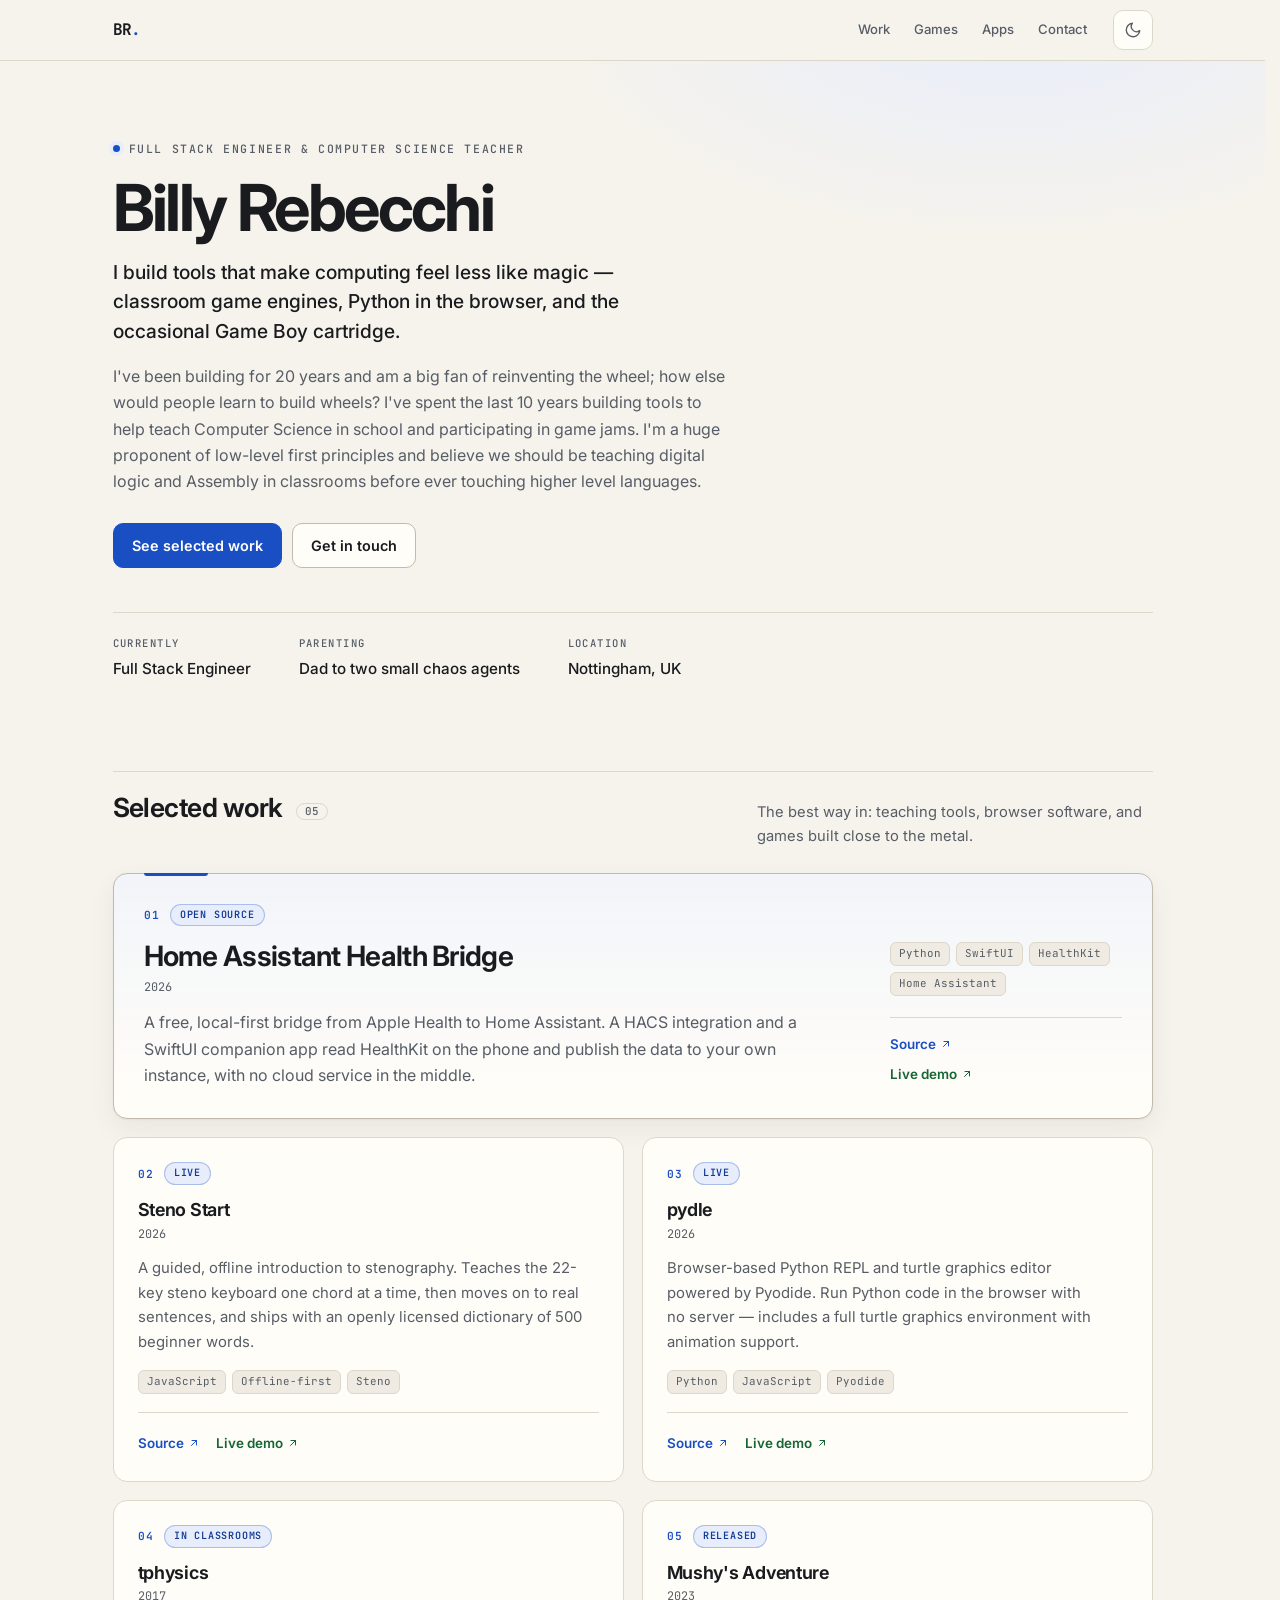
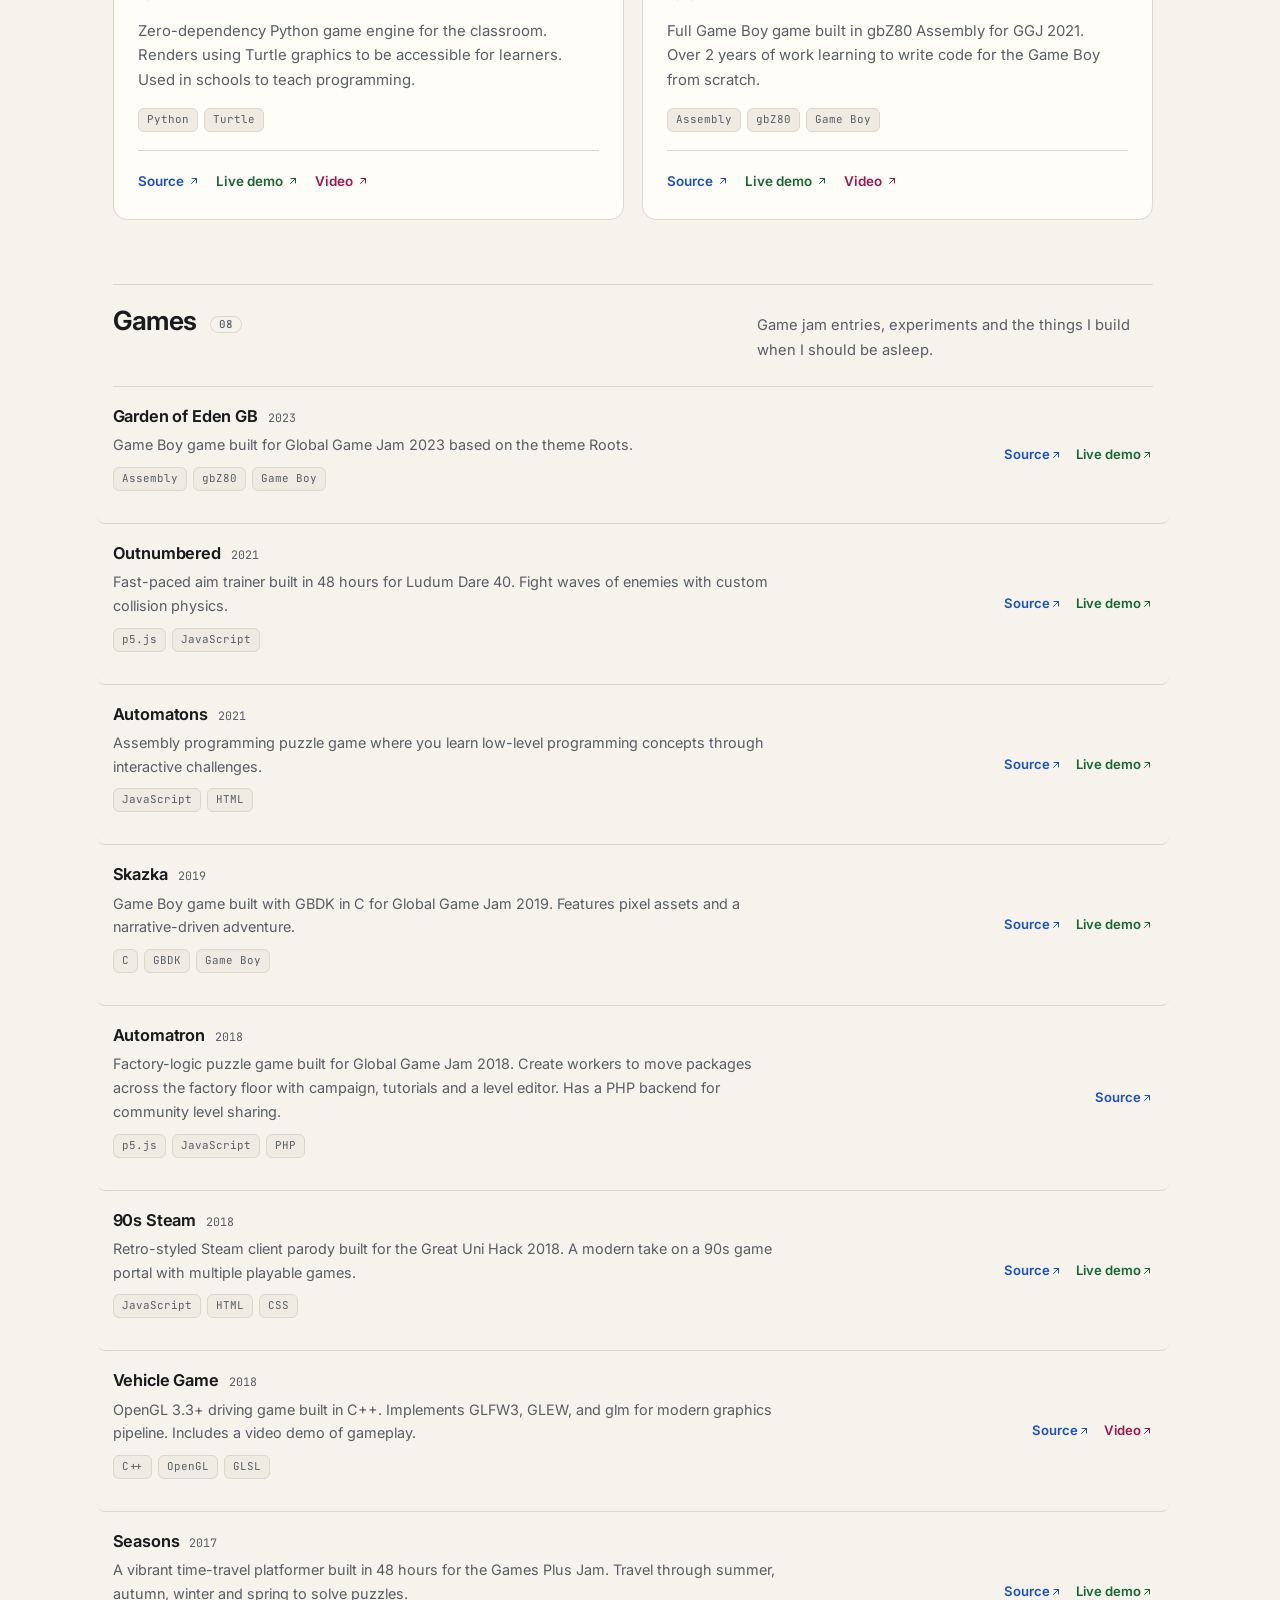
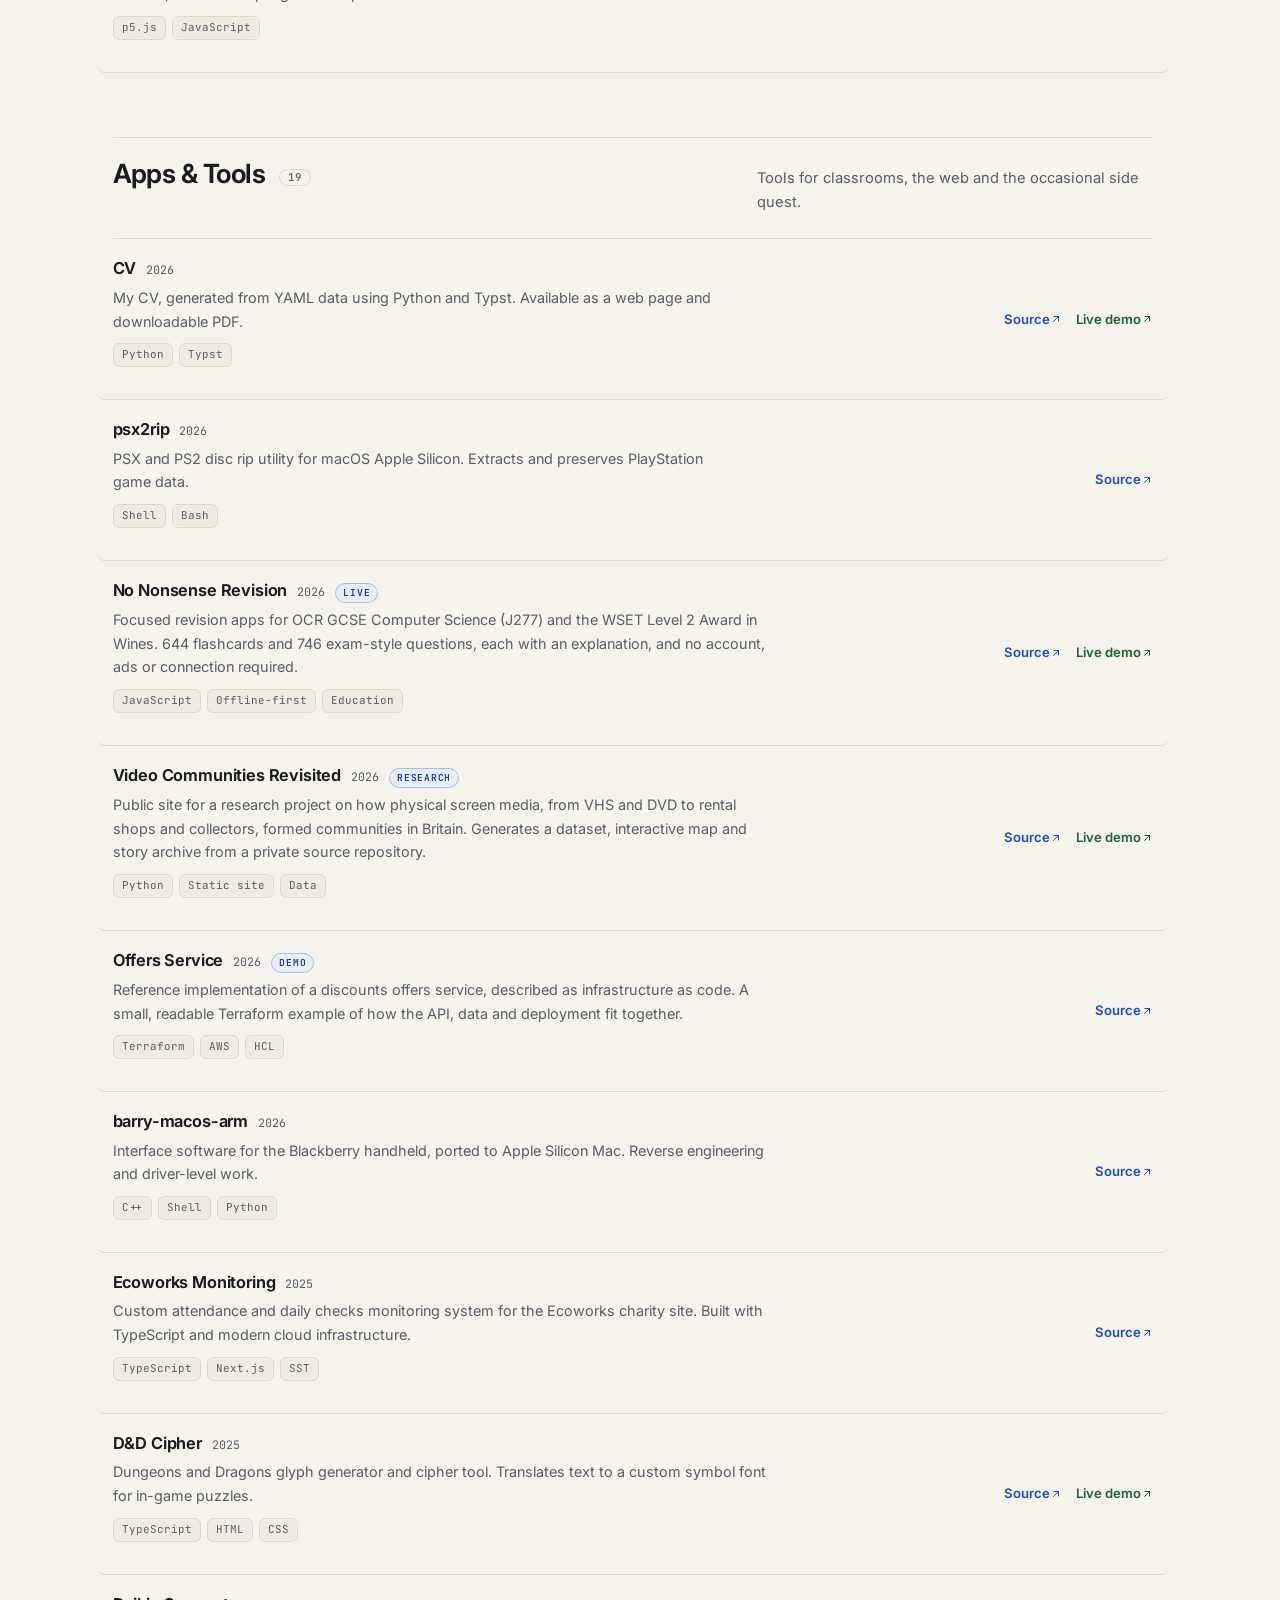
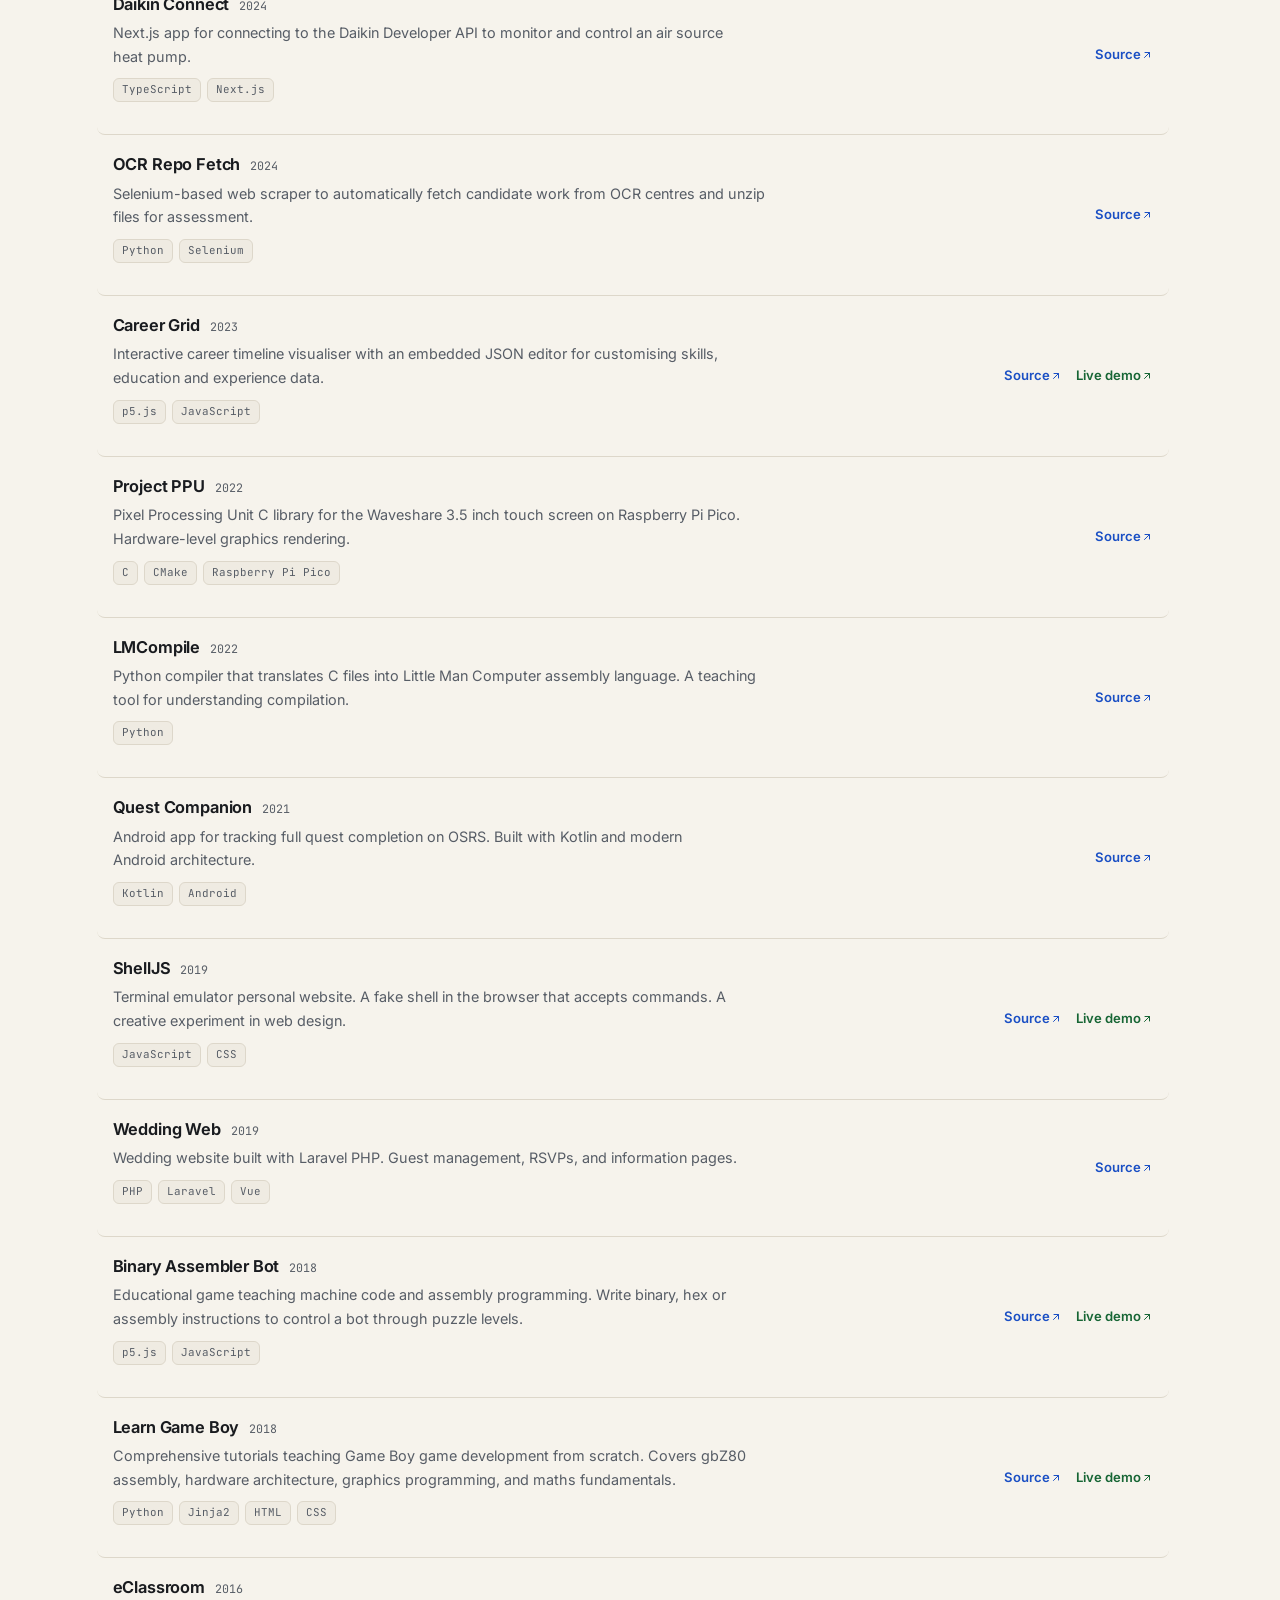
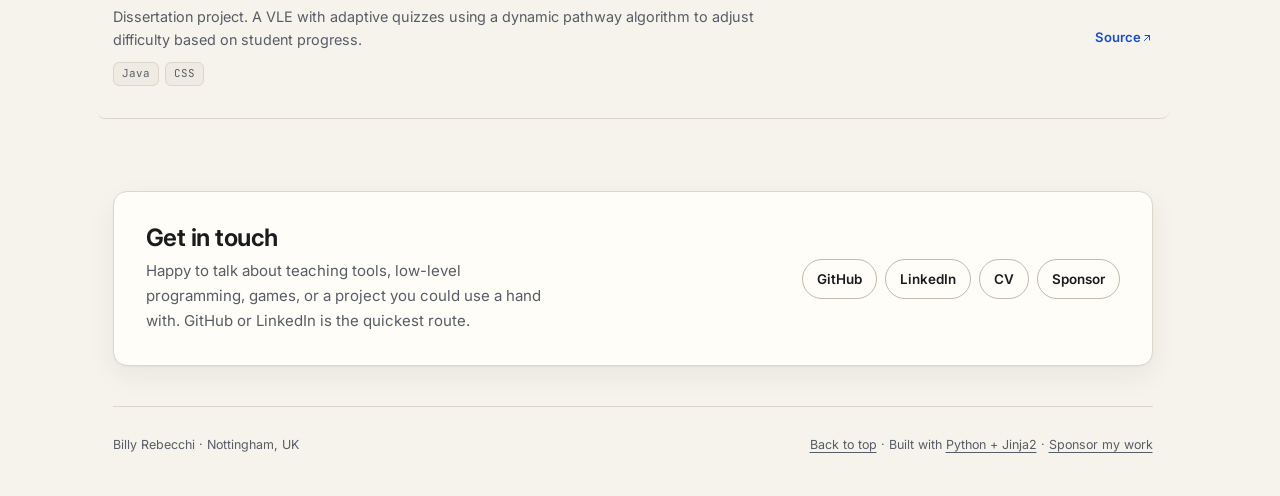
==== commit 67eeae18: "Refine featured card layout and project list styling" ====
--- a/docs/index.html
+++ b/docs/index.html
@@ -135,7 +135,7 @@
 
 <section class="section" id="work" aria-labelledby="work-title">
   <div class="section-head">
-    <h2 id="work-title">Selected work</h2>
+    <h2 id="work-title">Selected work <span class="section-count" aria-hidden="true">05</span></h2>
     <p>The best way in: teaching tools, browser software, and games built close to the metal.</p>
   </div>
 
@@ -237,7 +237,7 @@
 
 <section class="section" id="games" aria-labelledby="games-title">
   <div class="section-head">
-    <h2 id="games-title">Games</h2>
+    <h2 id="games-title">Games <span class="section-count" aria-hidden="true">08</span></h2>
     <p>Game jam entries, experiments and the things I build when I should be asleep.</p>
   </div>
 
@@ -400,7 +400,7 @@
 
 <section class="section" id="apps" aria-labelledby="apps-title">
   <div class="section-head">
-    <h2 id="apps-title">Apps & Tools</h2>
+    <h2 id="apps-title">Apps & Tools <span class="section-count" aria-hidden="true">19</span></h2>
     <p>Tools for classrooms, the web and the occasional side quest.</p>
   </div>
 
@@ -787,7 +787,7 @@
 
 <footer class="site-footer">
   <span>Billy Rebecchi &middot; Nottingham, UK</span>
-  <span>Built with <a target="_blank" rel="noopener noreferrer" href="https://github.com/thebillington/thebillington.github.io">Python + Jinja2</a> &middot; <a target="_blank" rel="noopener noreferrer" href="https://github.com/sponsors/thebillington">Sponsor my work</a></span>
+  <span><a href="#top">Back to top</a> &middot; Built with <a target="_blank" rel="noopener noreferrer" href="https://github.com/thebillington/thebillington.github.io">Python + Jinja2</a> &middot; <a target="_blank" rel="noopener noreferrer" href="https://github.com/sponsors/thebillington">Sponsor my work</a></span>
 </footer>
 
     </div>
--- a/docs/style.css
+++ b/docs/style.css
@@ -95,6 +95,7 @@
 
 html {
   scroll-behavior: smooth;
+  scrollbar-gutter: stable;
   -webkit-text-size-adjust: 100%;
 }
 
@@ -107,6 +108,7 @@
   -webkit-font-smoothing: antialiased;
   text-rendering: optimizeLegibility;
   font-feature-settings: "kern", "liga";
+  overflow-wrap: break-word;
 }
 
 ::selection {
@@ -175,6 +177,7 @@
   top: 0;
   z-index: 20;
   border-bottom: 1px solid var(--border);
+  background: var(--bg);
   background: color-mix(in srgb, var(--bg) 88%, transparent);
   backdrop-filter: blur(12px);
   -webkit-backdrop-filter: blur(12px);
@@ -296,7 +299,7 @@
 
 main {
   background:
-    radial-gradient(820px 420px at 78% -40px, var(--accent-soft), transparent 72%)
+    radial-gradient(660px 340px at 80% -60px, var(--accent-soft), transparent 72%)
     no-repeat;
 }
 
@@ -439,6 +442,20 @@
   font-size: clamp(1.35rem, 3vw, 1.65rem);
 }
 
+.section-count {
+  display: inline-block;
+  margin-left: 8px;
+  padding: 1px 8px;
+  border: 1px solid var(--border);
+  border-radius: 999px;
+  color: var(--text-dim);
+  font-family: var(--mono);
+  font-size: 0.68rem;
+  font-weight: 500;
+  letter-spacing: 0;
+  vertical-align: 2px;
+}
+
 .section-head p {
   max-width: 44ch;
   color: var(--text-dim);
@@ -476,6 +493,7 @@
 .card--lead {
   grid-column: 1 / -1;
   padding: 30px;
+  background: var(--surface);
   background:
     linear-gradient(180deg, color-mix(in srgb, var(--accent-soft) 55%, transparent), transparent 90%),
     var(--surface);
@@ -633,6 +651,7 @@
 
 .project-row:hover {
   background: var(--surface-2);
+  box-shadow: inset 2px 0 0 var(--accent);
 }
 
 .row-head {
@@ -659,7 +678,7 @@
 }
 
 .row-desc {
-  max-width: 72ch;
+  max-width: 74ch;
   margin-top: 5px;
   color: var(--text-dim);
   font-size: 0.9rem;
@@ -776,6 +795,55 @@
    Small screens
    --------------------------------------------------------------- */
 
+/* Lead card: a two-column layout on wide screens, with a detail rail. */
+@media (min-width: 900px) {
+  .card--lead {
+    display: grid;
+    grid-template-columns: minmax(0, 1fr) 232px;
+    column-gap: 52px;
+    align-items: start;
+  }
+
+  .card--lead .card-top {
+    grid-column: 1 / -1;
+    grid-row: 1;
+  }
+
+  .card--lead h3 {
+    grid-column: 1;
+    grid-row: 2;
+  }
+
+  .card--lead .year {
+    grid-column: 1;
+    grid-row: 3;
+  }
+
+  .card--lead .desc {
+    grid-column: 1;
+    grid-row: 4;
+  }
+
+  .card--lead .tech-tags {
+    grid-column: 2;
+    grid-row: 2 / span 2;
+    align-content: flex-start;
+    margin-top: 2px;
+  }
+
+  .card--lead .card-links {
+    grid-column: 2;
+    grid-row: 4;
+    flex-direction: column;
+    align-items: flex-start;
+    gap: 2px;
+    align-self: end;
+    margin-top: 0;
+    padding-top: 12px;
+    border-top: 1px solid var(--border);
+  }
+}
+
 @media (max-width: 760px) {
   :root {
     --gutter: 20px;
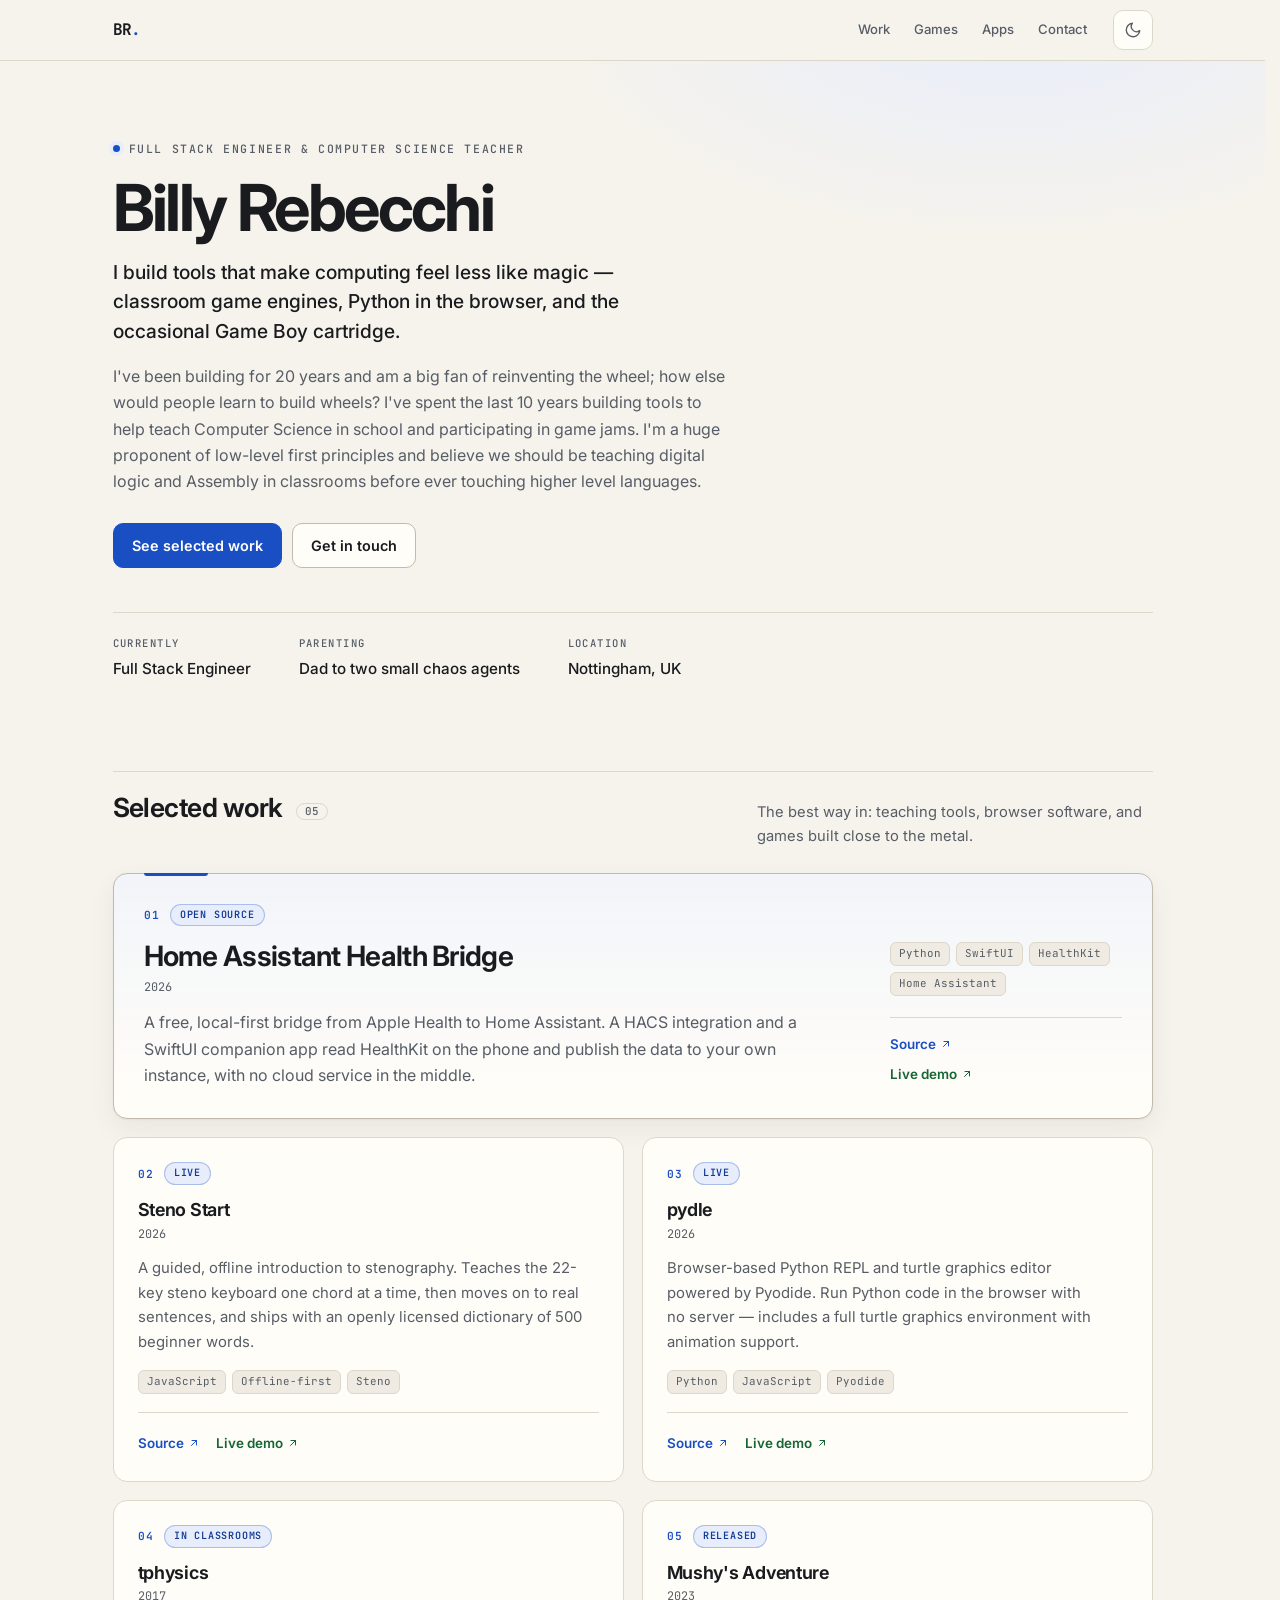
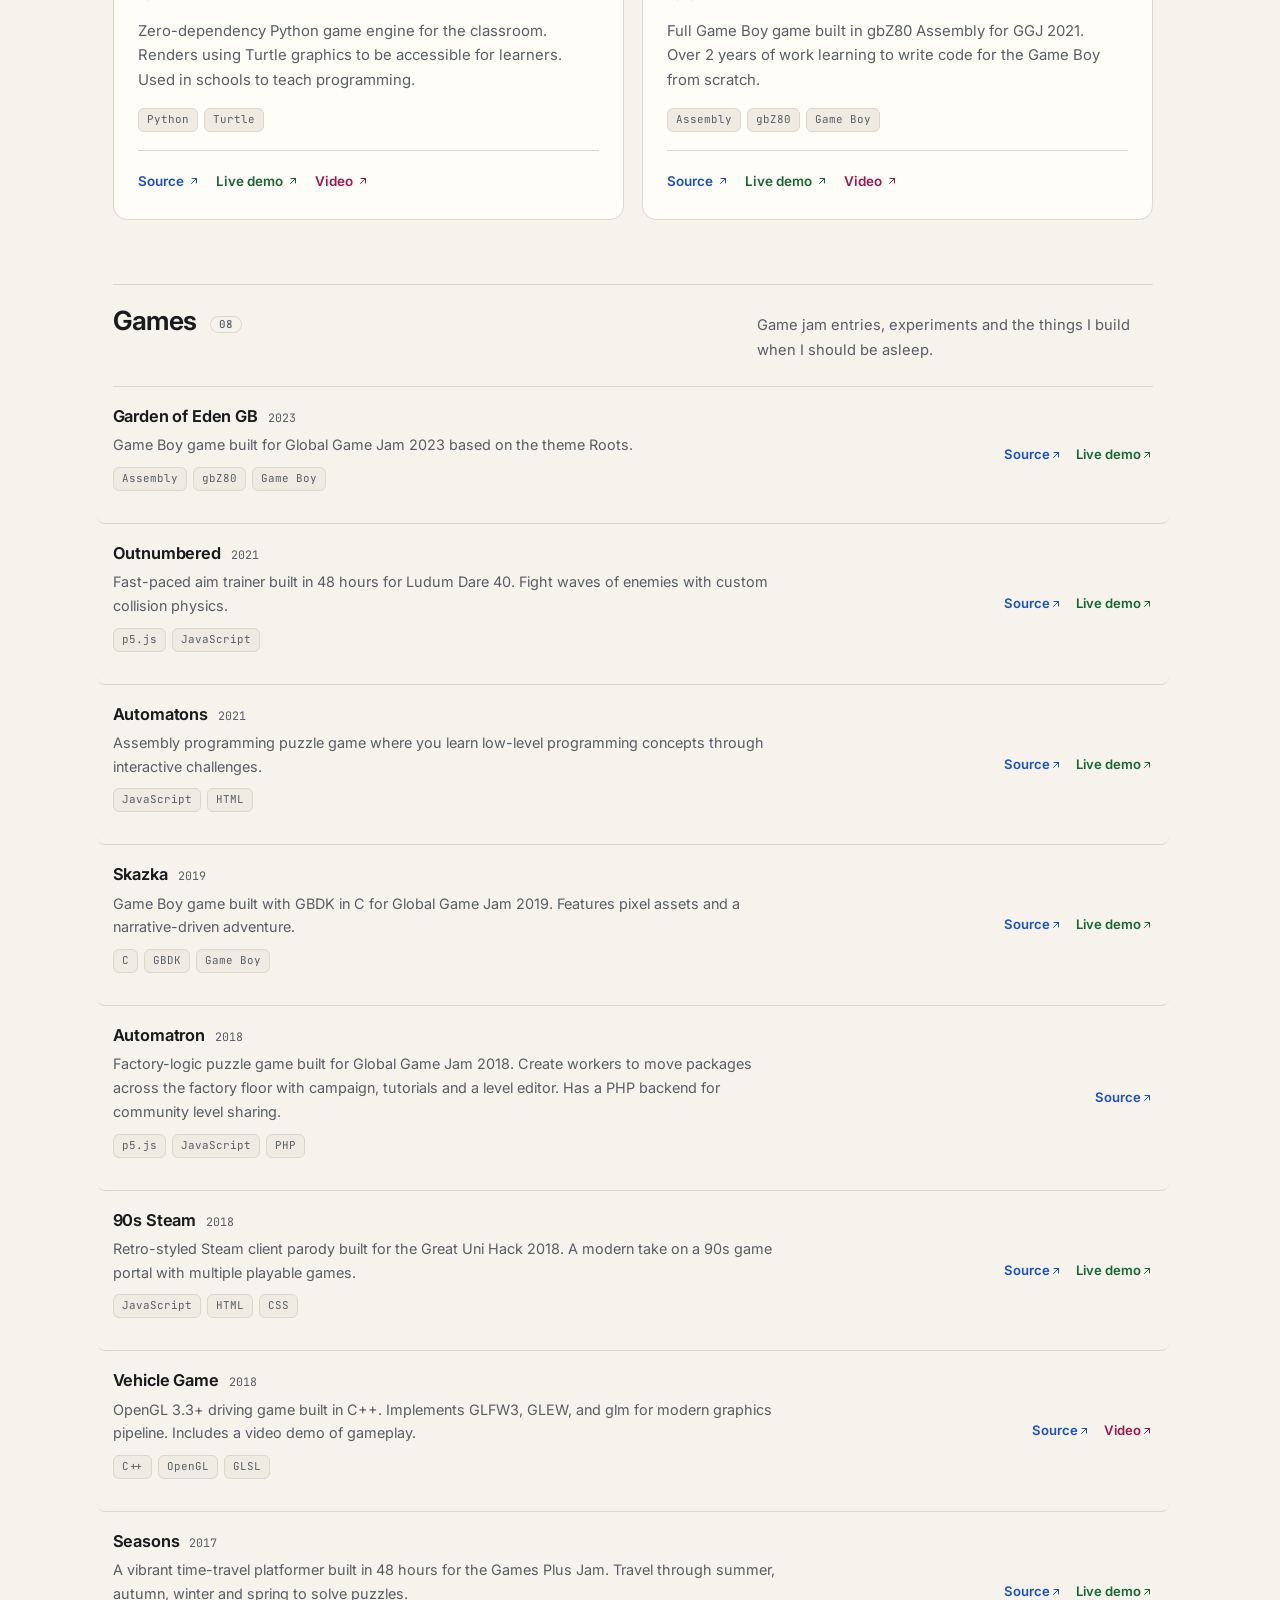
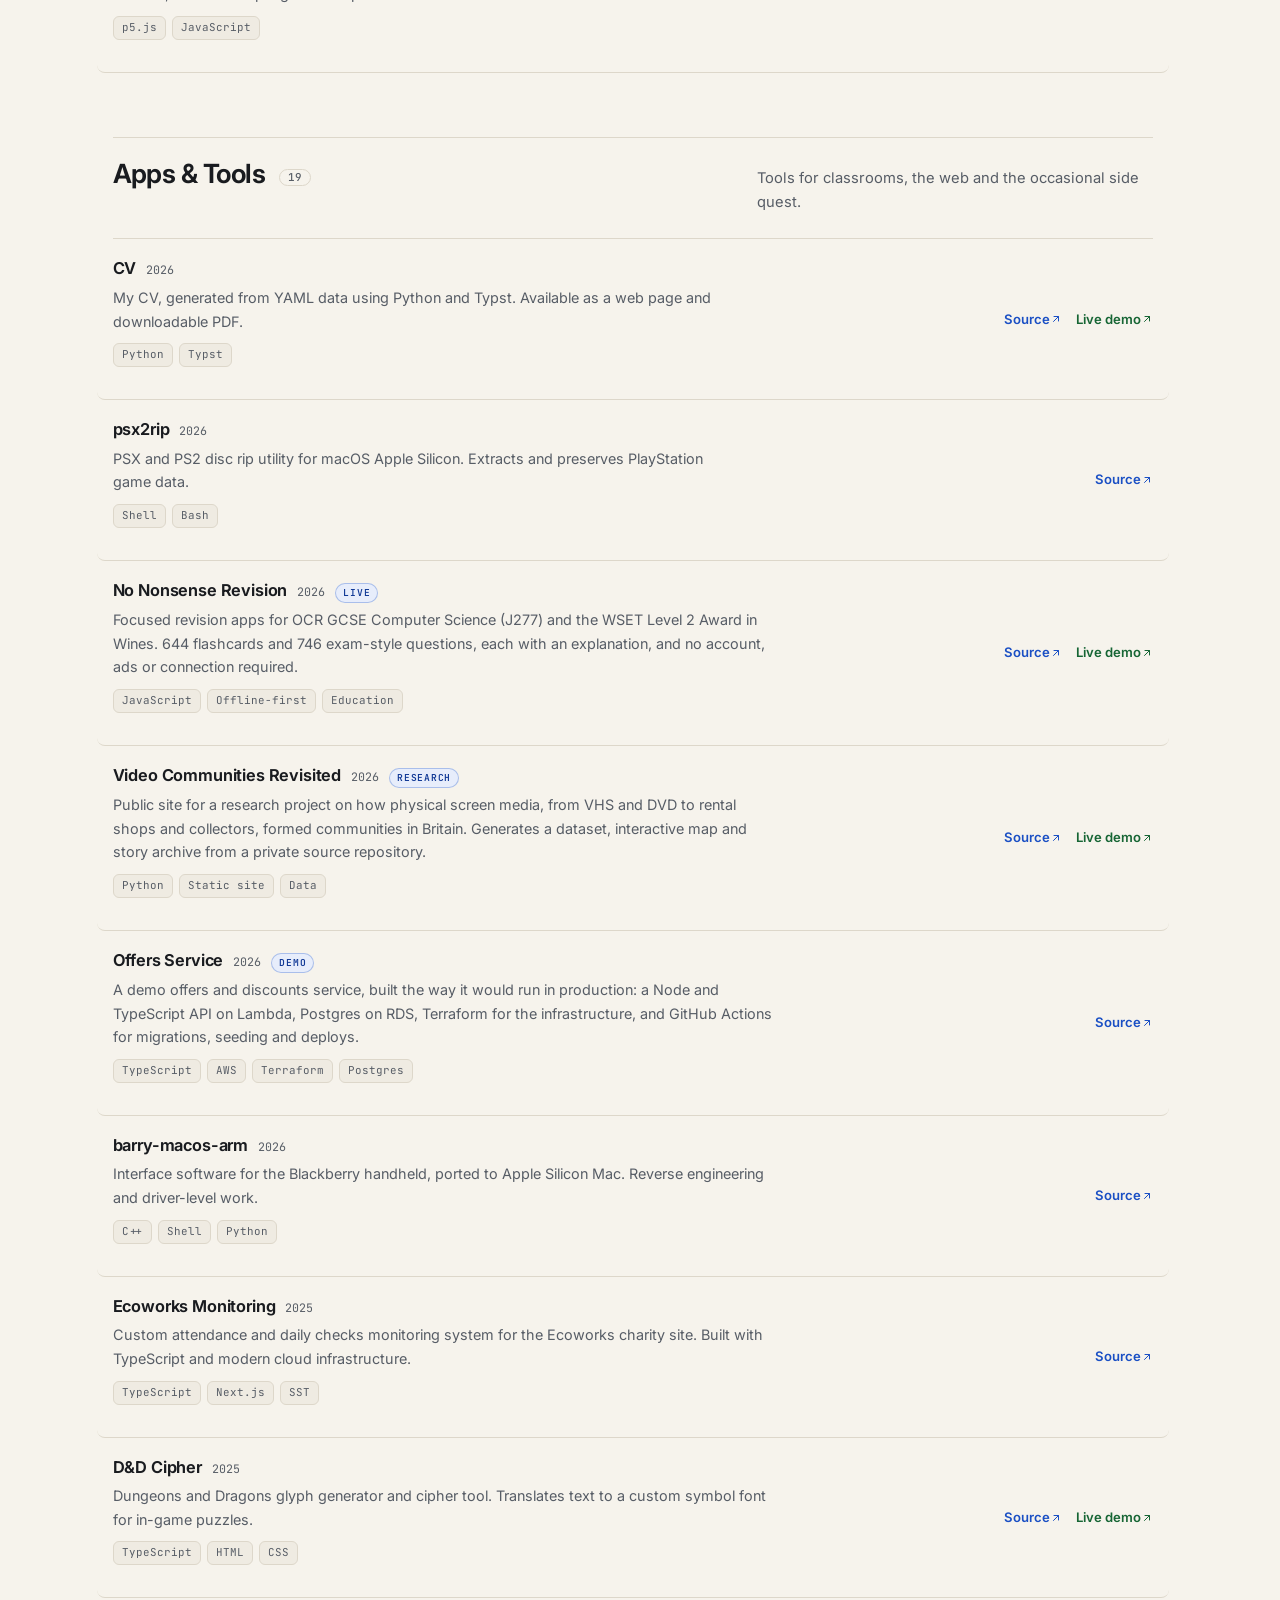
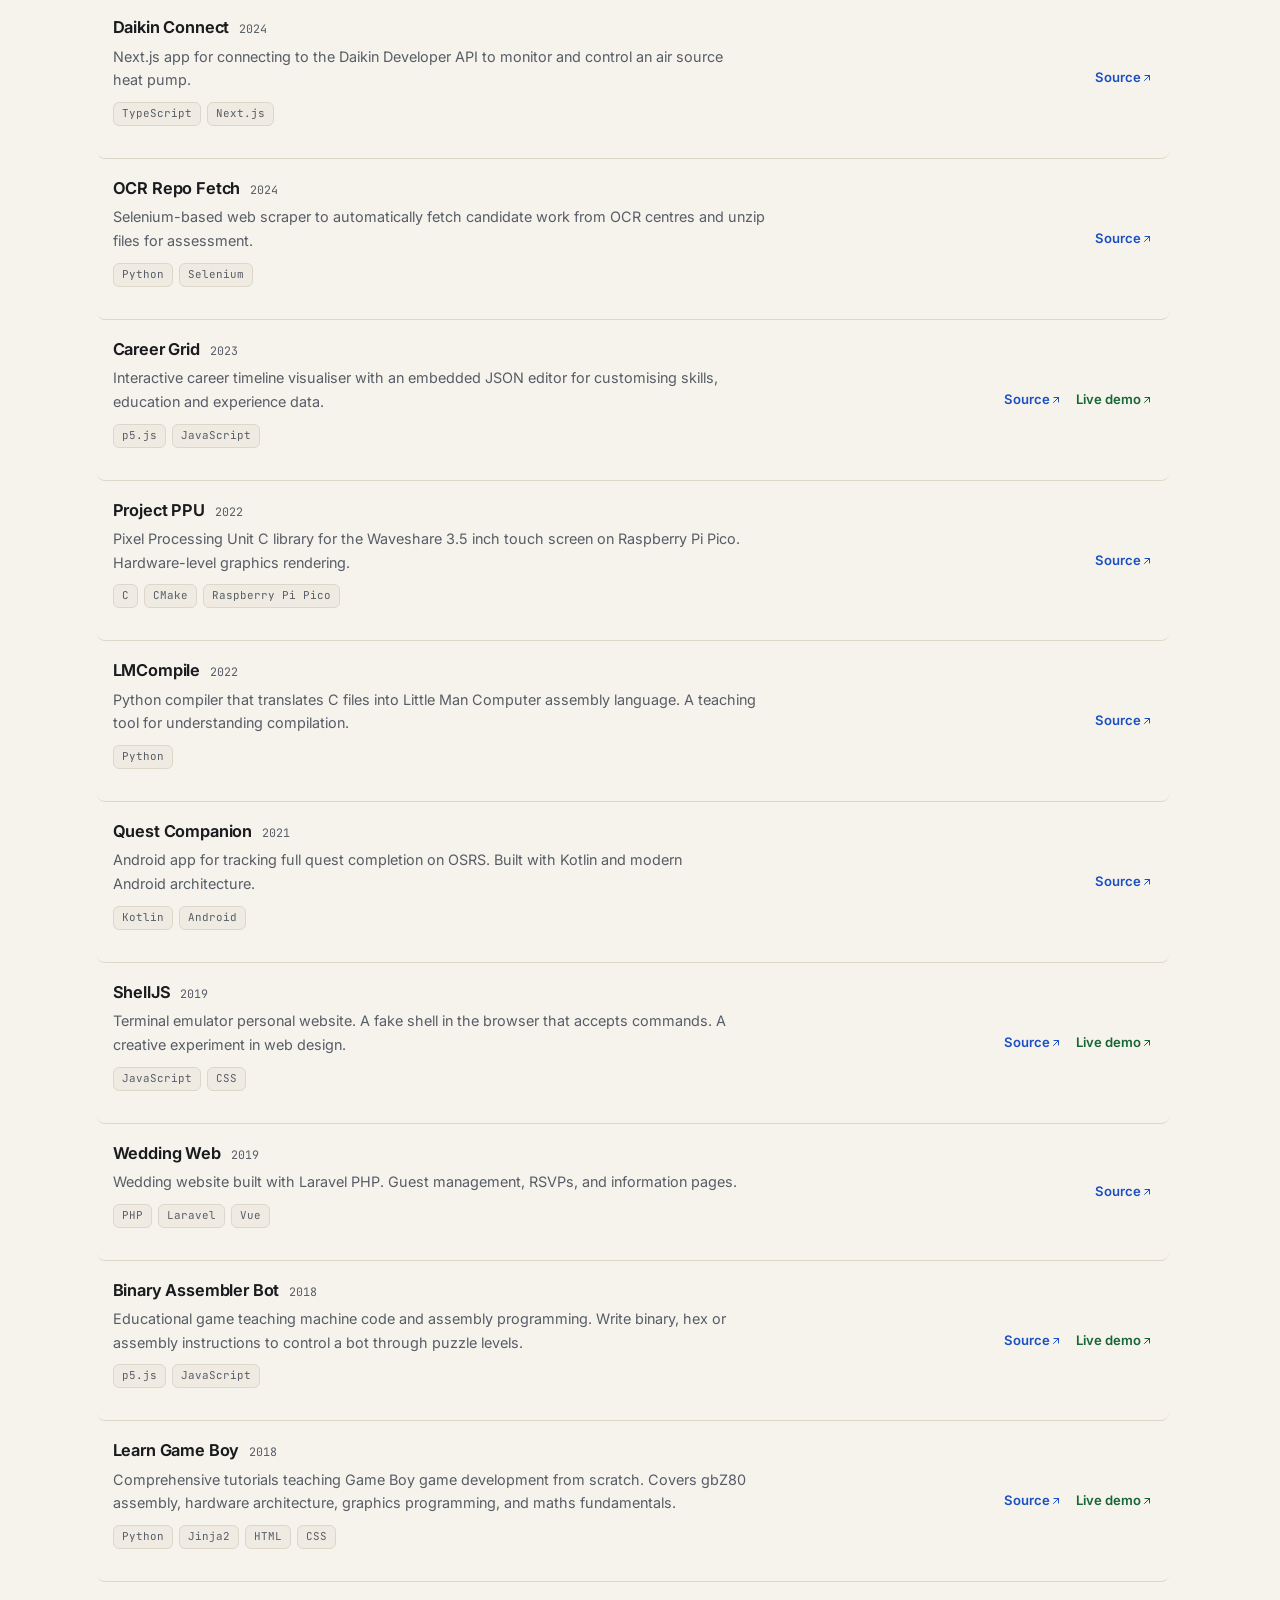
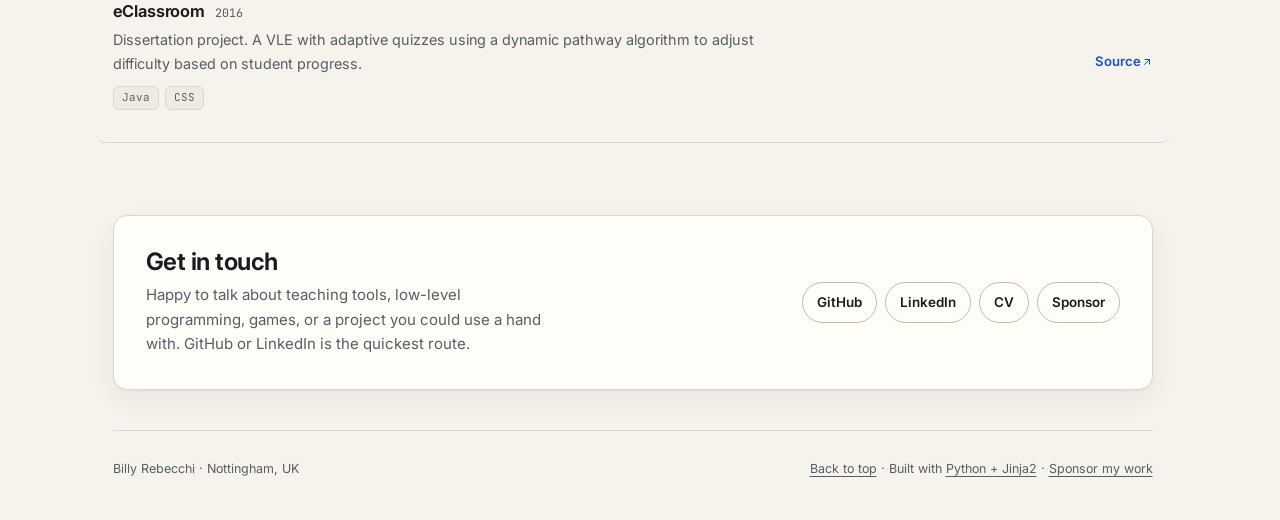
==== commit a1e82634: "Polish themes, focus handling and small-screen details" ====
--- a/docs/index.html
+++ b/docs/index.html
@@ -50,6 +50,7 @@
     /* Set the theme before anything paints, so there is no flash. */
     (function () {
       var root = document.documentElement;
+      root.classList.add('js');
       var stored = null;
       try { stored = window.localStorage.getItem('theme'); } catch (e) { /* private mode */ }
       var dark = stored
@@ -96,7 +97,7 @@
     </div>
   </header>
 
-  <main id="main">
+  <main id="main" tabindex="-1">
     <div class="container">
       
 <section class="hero" id="top" aria-labelledby="hero-title">
@@ -139,7 +140,7 @@
     <p>The best way in: teaching tools, browser software, and games built close to the metal.</p>
   </div>
 
-  <ol class="card-grid">
+  <ol class="card-grid" role="list">
     
     <li class="card card--lead">
       <div class="card-top">
@@ -489,9 +490,9 @@
           <span class="row-year">2026</span>
           <span class="badge">Demo</span>
         </div>
-        <p class="row-desc">Reference implementation of a discounts offers service, described as infrastructure as code. A small, readable Terraform example of how the API, data and deployment fit together.</p>
-        <ul class="tech-tags" aria-label="Technologies used">
-          <li>Terraform</li><li>AWS</li><li>HCL</li>
+        <p class="row-desc">A demo offers and discounts service, built the way it would run in production: a Node and TypeScript API on Lambda, Postgres on RDS, Terraform for the infrastructure, and GitHub Actions for migrations, seeding and deploys.</p>
+        <ul class="tech-tags" aria-label="Technologies used">
+          <li>TypeScript</li><li>AWS</li><li>Terraform</li><li>Postgres</li>
         </ul>
       </div>
       <div class="row-links">
@@ -787,7 +788,7 @@
 
 <footer class="site-footer">
   <span>Billy Rebecchi &middot; Nottingham, UK</span>
-  <span><a href="#top">Back to top</a> &middot; Built with <a target="_blank" rel="noopener noreferrer" href="https://github.com/thebillington/thebillington.github.io">Python + Jinja2</a> &middot; <a target="_blank" rel="noopener noreferrer" href="https://github.com/sponsors/thebillington">Sponsor my work</a></span>
+  <span><a href="#top">Back to top</a> &middot; Built with <a target="_blank" rel="noopener noreferrer" href="https://github.com/thebillington/thebillington.github.io" aria-label="Python + Jinja2 site source on GitHub (opens in a new tab)">Python + Jinja2</a> &middot; <a target="_blank" rel="noopener noreferrer" href="https://github.com/sponsors/thebillington" aria-label="Sponsor my work on GitHub (opens in a new tab)">Sponsor my work</a></span>
 </footer>
 
     </div>
--- a/docs/style.css
+++ b/docs/style.css
@@ -260,6 +260,11 @@
   transition: color 0.15s ease, border-color 0.15s ease, background 0.15s ease;
 }
 
+/* Without scripting the toggle cannot work, so do not offer it. */
+html:not(.js) .theme-toggle {
+  display: none;
+}
+
 .theme-toggle:hover {
   color: var(--text);
   border-color: var(--border-strong);
@@ -301,6 +306,10 @@
   background:
     radial-gradient(660px 340px at 80% -60px, var(--accent-soft), transparent 72%)
     no-repeat;
+}
+
+main:focus {
+  outline: none;
 }
 
 .hero {
@@ -900,6 +909,13 @@
   }
 }
 
+@media (max-width: 380px) {
+  .eyebrow {
+    font-size: 0.64rem;
+    letter-spacing: 0.1em;
+  }
+}
+
 @media (max-width: 460px) {
   .header-inner {
     gap: 8px;
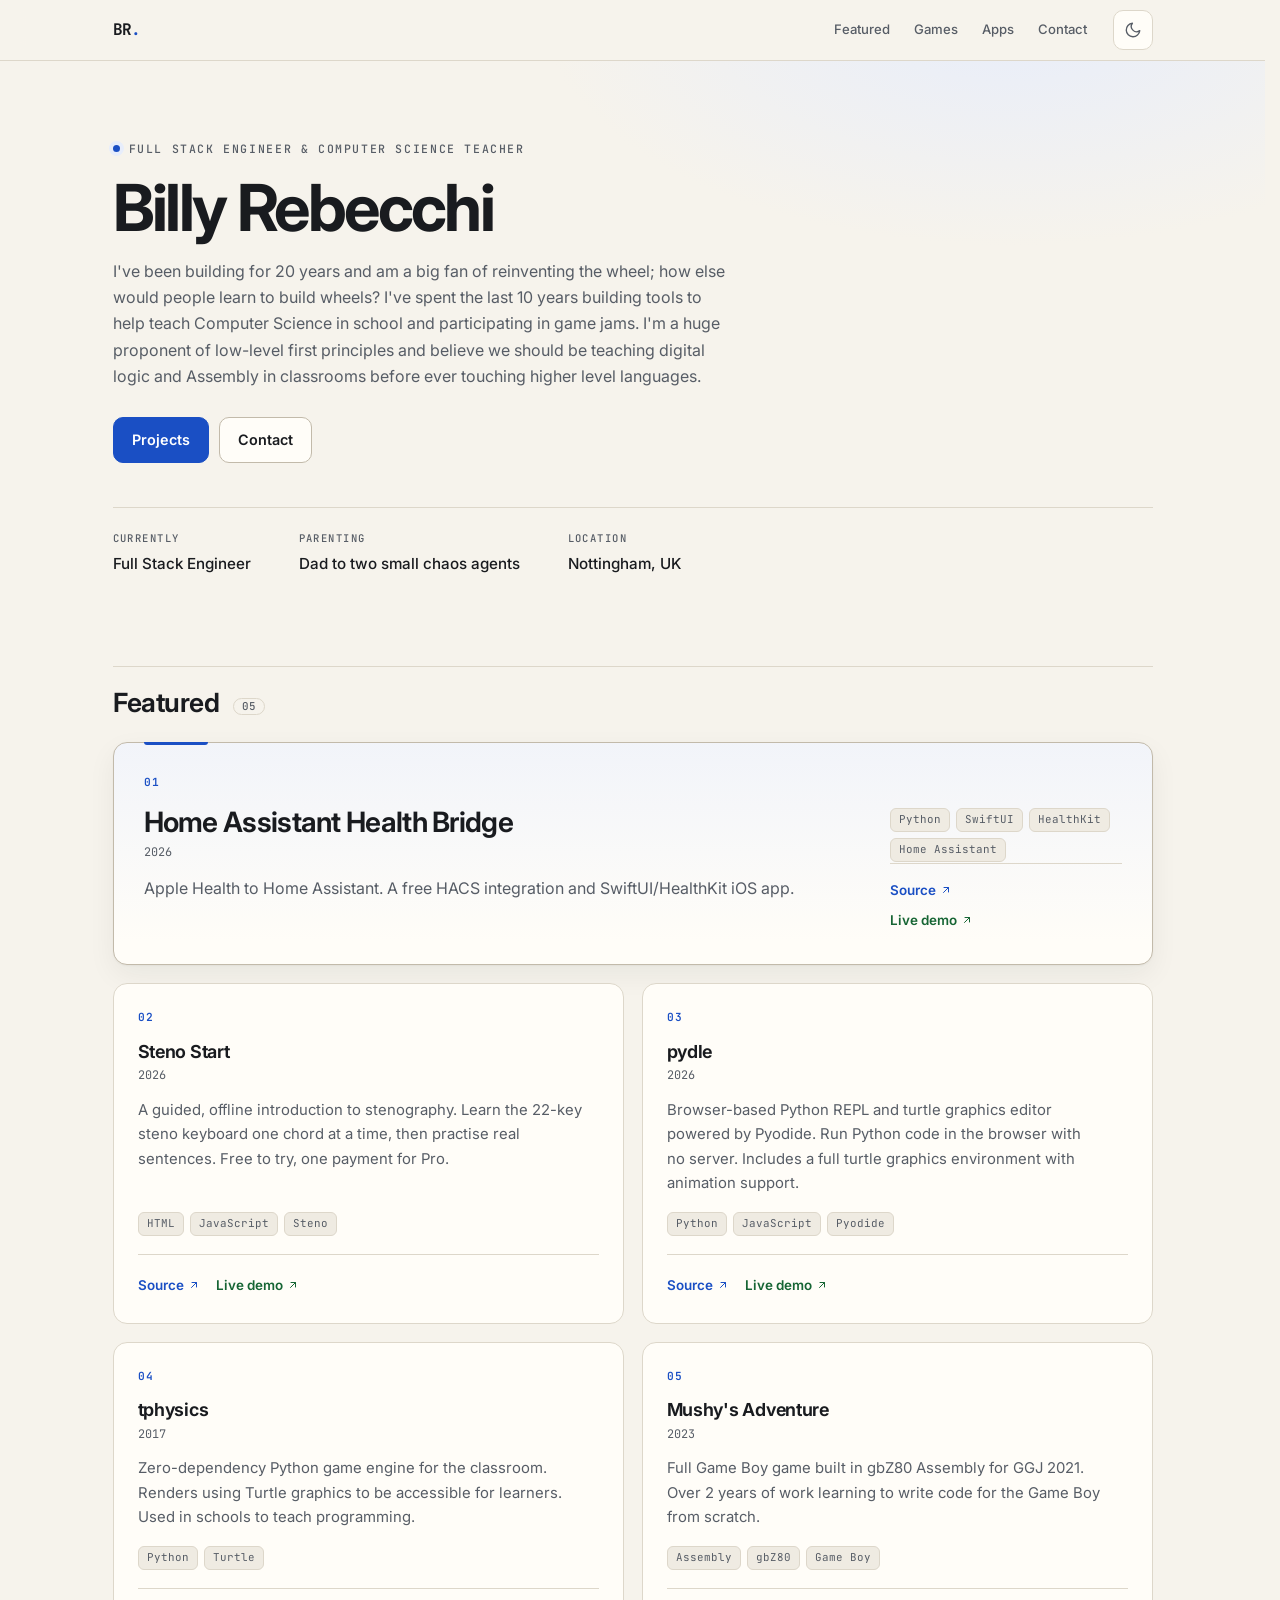
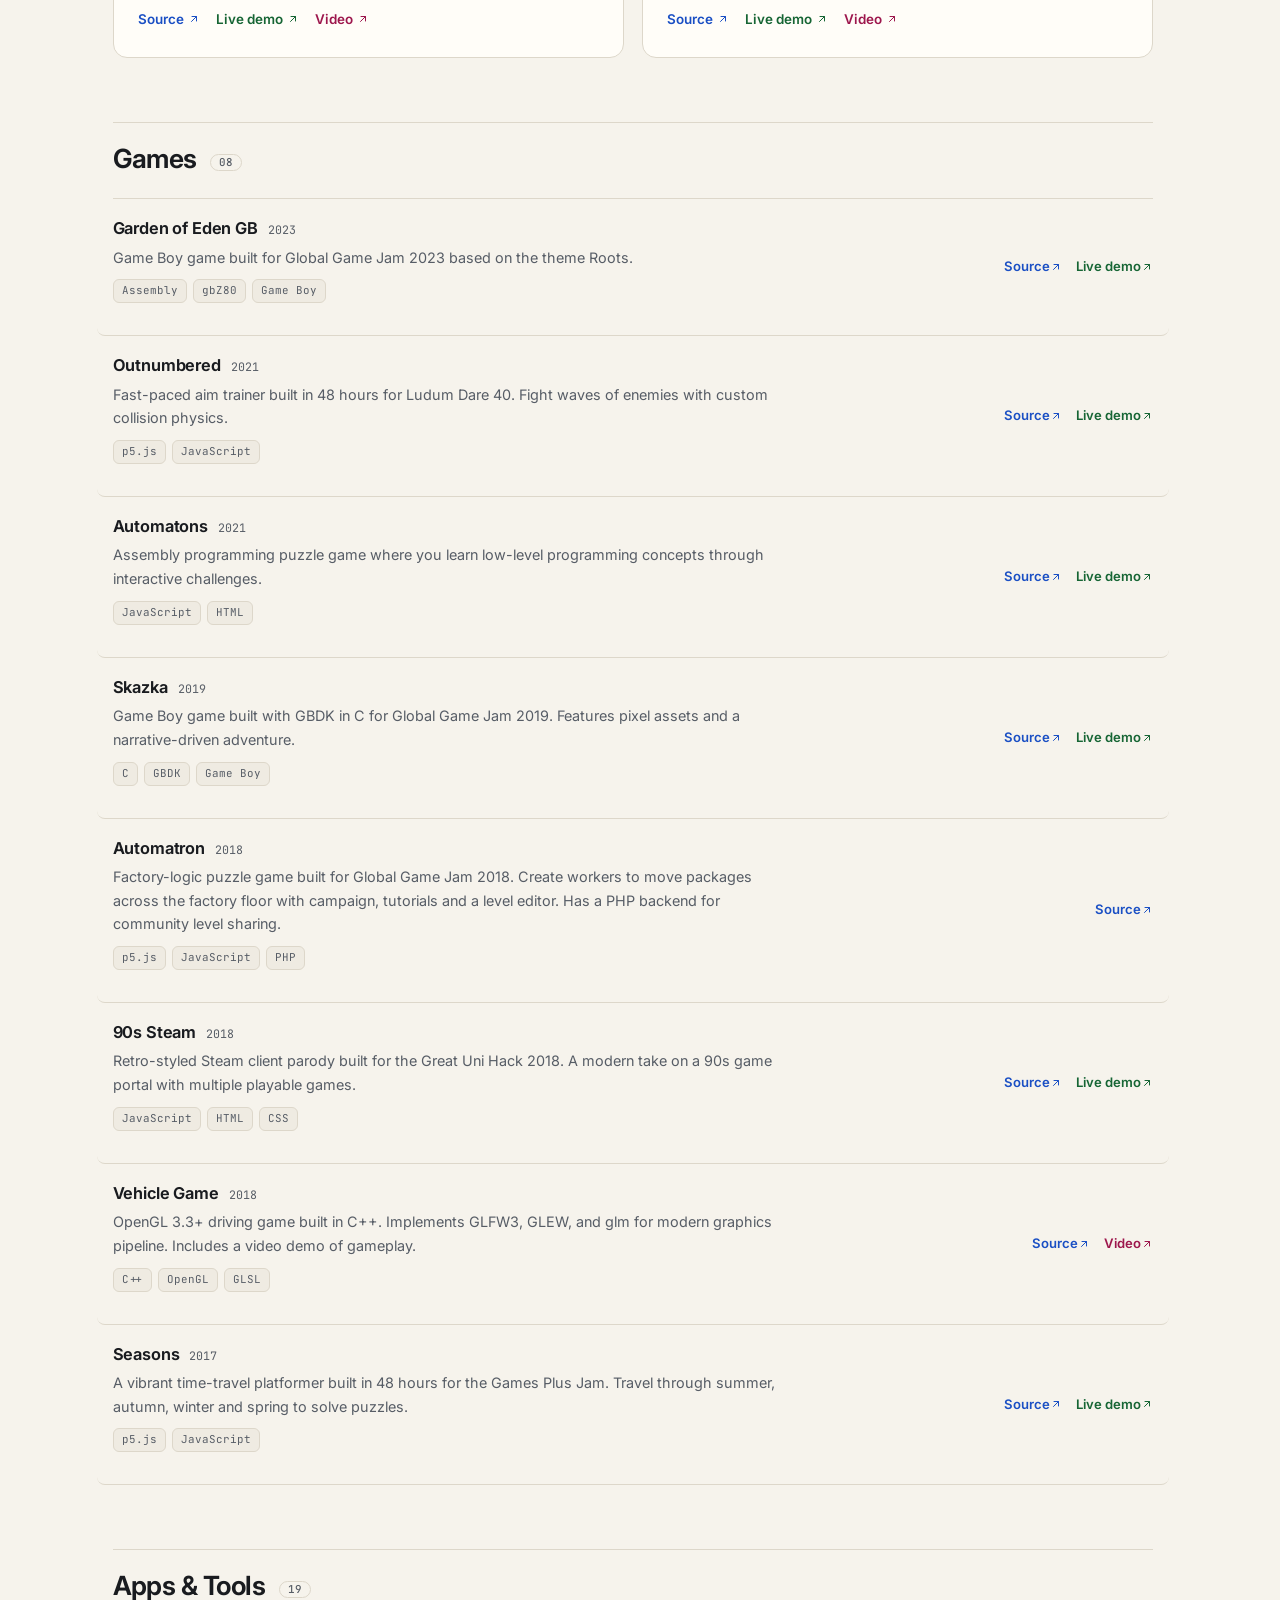
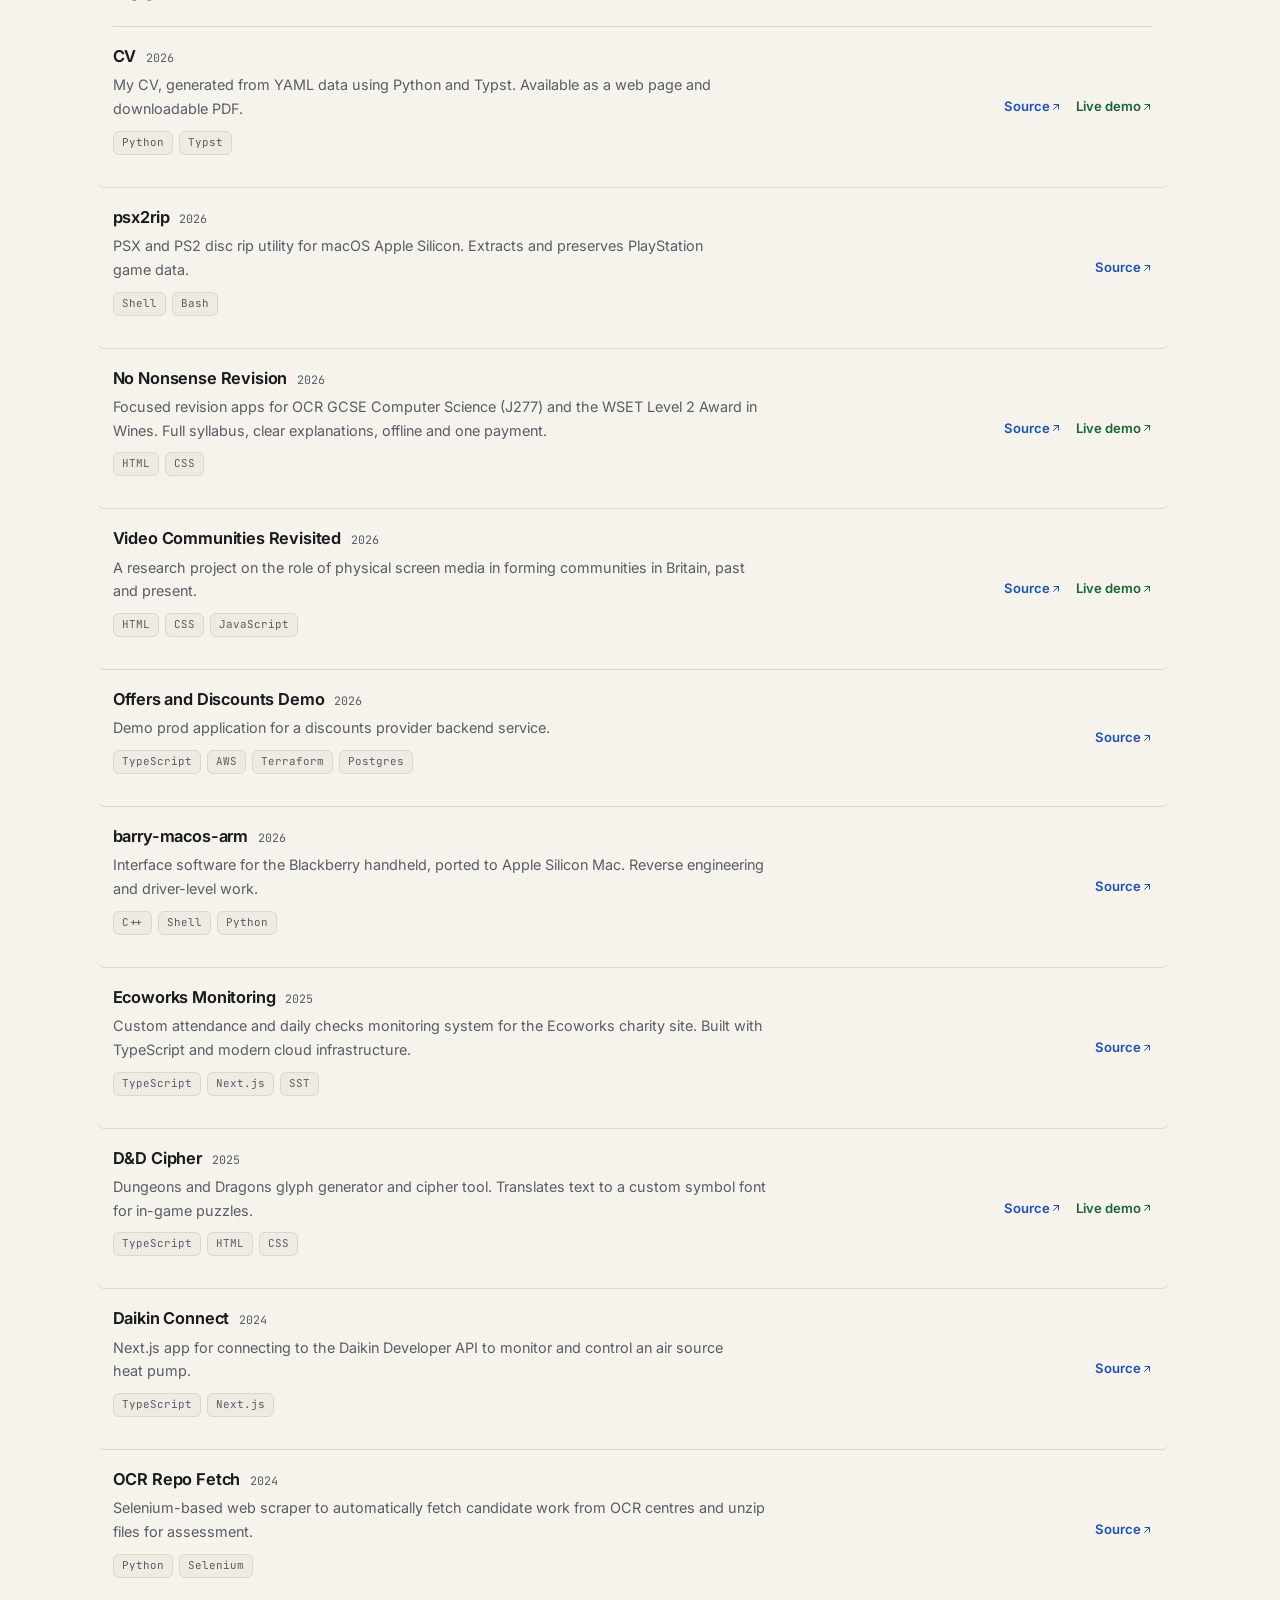
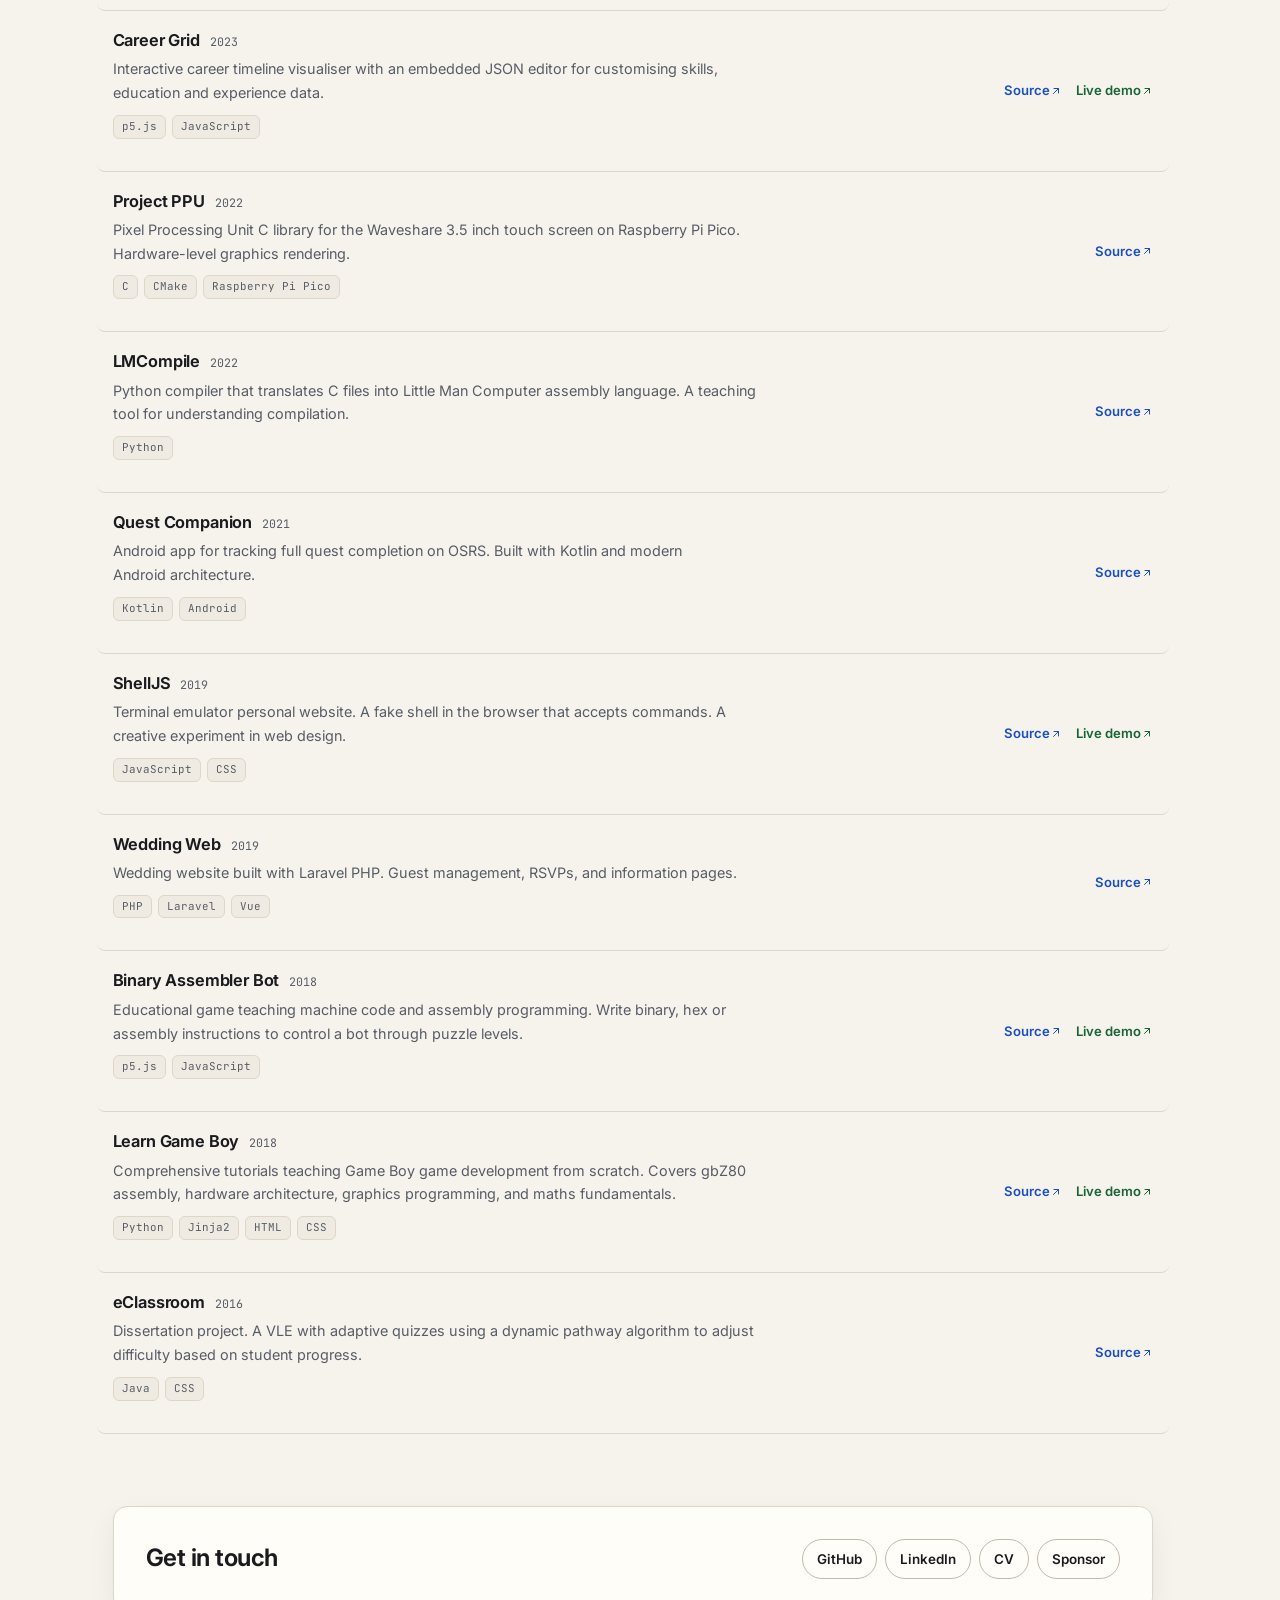
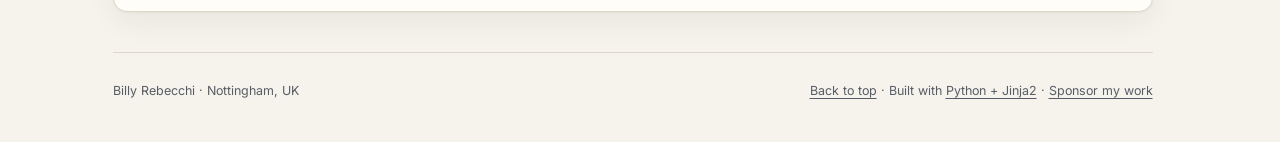
==== commit c7cea335: "Use project copy verbatim and remove invented portfolio prose" ====
--- a/docs/index.html
+++ b/docs/index.html
@@ -79,7 +79,7 @@
       </a>
       <nav class="site-nav" aria-label="Sections">
         <ul>
-          <li><a href="#work">Work</a></li>
+          <li><a href="#work">Featured</a></li>
           <li><a href="#games">Games</a></li>
           <li><a href="#apps">Apps</a></li>
           <li><a href="#contact">Contact</a></li>
@@ -103,13 +103,12 @@
 <section class="hero" id="top" aria-labelledby="hero-title">
   <p class="eyebrow">Full Stack Engineer & Computer Science Teacher</p>
   <h1 id="hero-title">Billy Rebecchi</h1>
-  <p class="lede">I build tools that make computing feel less like magic — classroom game engines, Python in the browser, and the occasional Game Boy cartridge.</p>
   <p class="bio">I've been building for 20 years and am a big fan of reinventing the wheel; how else would people learn to build wheels? I've spent the last 10 years building tools to help teach Computer Science in school and participating in game jams. I'm a huge proponent of low-level first principles and believe we should be teaching digital logic and Assembly in classrooms before ever touching higher level languages.
 </p>
 
   <div class="hero-actions">
-    <a class="button button--primary" href="#work">See selected work</a>
-    <a class="button" href="#contact">Get in touch</a>
+    <a class="button button--primary" href="#work">Projects</a>
+    <a class="button" href="#contact">Contact</a>
   </div>
 
   
@@ -136,8 +135,7 @@
 
 <section class="section" id="work" aria-labelledby="work-title">
   <div class="section-head">
-    <h2 id="work-title">Selected work <span class="section-count" aria-hidden="true">05</span></h2>
-    <p>The best way in: teaching tools, browser software, and games built close to the metal.</p>
+    <h2 id="work-title">Featured <span class="section-count" aria-hidden="true">05</span></h2>
   </div>
 
   <ol class="card-grid" role="list">
@@ -145,11 +143,10 @@
     <li class="card card--lead">
       <div class="card-top">
         <span class="card-index" aria-hidden="true">01</span>
-        <span class="badge">Open source</span>
       </div>
       <h3>Home Assistant Health Bridge</h3>
       <div class="year">2026</div>
-      <p class="desc">A free, local-first bridge from Apple Health to Home Assistant. A HACS integration and a SwiftUI companion app read HealthKit on the phone and publish the data to your own instance, with no cloud service in the middle.</p>
+      <p class="desc">Apple Health to Home Assistant. A free HACS integration and SwiftUI/HealthKit iOS app.</p>
       <ul class="tech-tags" aria-label="Technologies used">
         <li>Python</li><li>SwiftUI</li><li>HealthKit</li><li>Home Assistant</li>
       </ul>
@@ -163,13 +160,12 @@
     <li class="card">
       <div class="card-top">
         <span class="card-index" aria-hidden="true">02</span>
-        <span class="badge">Live</span>
       </div>
       <h3>Steno Start</h3>
       <div class="year">2026</div>
-      <p class="desc">A guided, offline introduction to stenography. Teaches the 22-key steno keyboard one chord at a time, then moves on to real sentences, and ships with an openly licensed dictionary of 500 beginner words.</p>
+      <p class="desc">A guided, offline introduction to stenography. Learn the 22-key steno keyboard one chord at a time, then practise real sentences. Free to try, one payment for Pro.</p>
       <ul class="tech-tags" aria-label="Technologies used">
-        <li>JavaScript</li><li>Offline-first</li><li>Steno</li>
+        <li>HTML</li><li>JavaScript</li><li>Steno</li>
       </ul>
       <div class="card-links">
         <a class="" target="_blank" rel="noopener noreferrer" href="https://github.com/thebillington/stenostart-site" aria-label="Source code for Steno Start on GitHub (opens in a new tab)">Source<svg class="arrow" viewBox="0 0 24 24" fill="none" stroke="currentColor" stroke-width="2" stroke-linecap="round" stroke-linejoin="round" aria-hidden="true" focusable="false"><path d="M7 17 17 7M8 7h9v9"/></svg></a>
@@ -181,11 +177,10 @@
     <li class="card">
       <div class="card-top">
         <span class="card-index" aria-hidden="true">03</span>
-        <span class="badge">Live</span>
       </div>
       <h3>pydle</h3>
       <div class="year">2026</div>
-      <p class="desc">Browser-based Python REPL and turtle graphics editor powered by Pyodide. Run Python code in the browser with no server — includes a full turtle graphics environment with animation support.</p>
+      <p class="desc">Browser-based Python REPL and turtle graphics editor powered by Pyodide. Run Python code in the browser with no server. Includes a full turtle graphics environment with animation support.</p>
       <ul class="tech-tags" aria-label="Technologies used">
         <li>Python</li><li>JavaScript</li><li>Pyodide</li>
       </ul>
@@ -199,7 +194,6 @@
     <li class="card">
       <div class="card-top">
         <span class="card-index" aria-hidden="true">04</span>
-        <span class="badge">In classrooms</span>
       </div>
       <h3>tphysics</h3>
       <div class="year">2017</div>
@@ -217,7 +211,6 @@
     <li class="card">
       <div class="card-top">
         <span class="card-index" aria-hidden="true">05</span>
-        <span class="badge">Released</span>
       </div>
       <h3>Mushy's Adventure</h3>
       <div class="year">2023</div>
@@ -239,7 +232,6 @@
 <section class="section" id="games" aria-labelledby="games-title">
   <div class="section-head">
     <h2 id="games-title">Games <span class="section-count" aria-hidden="true">08</span></h2>
-    <p>Game jam entries, experiments and the things I build when I should be asleep.</p>
   </div>
 
   <ul class="project-list" role="list">
@@ -249,7 +241,6 @@
         <div class="row-head">
           <h3>Garden of Eden GB</h3>
           <span class="row-year">2023</span>
-          
         </div>
         <p class="row-desc">Game Boy game built for Global Game Jam 2023 based on the theme Roots.</p>
         <ul class="tech-tags" aria-label="Technologies used">
@@ -268,7 +259,6 @@
         <div class="row-head">
           <h3>Outnumbered</h3>
           <span class="row-year">2021</span>
-          
         </div>
         <p class="row-desc">Fast-paced aim trainer built in 48 hours for Ludum Dare 40. Fight waves of enemies with custom collision physics.</p>
         <ul class="tech-tags" aria-label="Technologies used">
@@ -287,7 +277,6 @@
         <div class="row-head">
           <h3>Automatons</h3>
           <span class="row-year">2021</span>
-          
         </div>
         <p class="row-desc">Assembly programming puzzle game where you learn low-level programming concepts through interactive challenges.</p>
         <ul class="tech-tags" aria-label="Technologies used">
@@ -306,7 +295,6 @@
         <div class="row-head">
           <h3>Skazka</h3>
           <span class="row-year">2019</span>
-          
         </div>
         <p class="row-desc">Game Boy game built with GBDK in C for Global Game Jam 2019. Features pixel assets and a narrative-driven adventure.</p>
         <ul class="tech-tags" aria-label="Technologies used">
@@ -325,7 +313,6 @@
         <div class="row-head">
           <h3>Automatron</h3>
           <span class="row-year">2018</span>
-          
         </div>
         <p class="row-desc">Factory-logic puzzle game built for Global Game Jam 2018. Create workers to move packages across the factory floor with campaign, tutorials and a level editor. Has a PHP backend for community level sharing.</p>
         <ul class="tech-tags" aria-label="Technologies used">
@@ -344,7 +331,6 @@
         <div class="row-head">
           <h3>90s Steam</h3>
           <span class="row-year">2018</span>
-          
         </div>
         <p class="row-desc">Retro-styled Steam client parody built for the Great Uni Hack 2018. A modern take on a 90s game portal with multiple playable games.</p>
         <ul class="tech-tags" aria-label="Technologies used">
@@ -363,7 +349,6 @@
         <div class="row-head">
           <h3>Vehicle Game</h3>
           <span class="row-year">2018</span>
-          
         </div>
         <p class="row-desc">OpenGL 3.3+ driving game built in C++. Implements GLFW3, GLEW, and glm for modern graphics pipeline. Includes a video demo of gameplay.</p>
         <ul class="tech-tags" aria-label="Technologies used">
@@ -382,7 +367,6 @@
         <div class="row-head">
           <h3>Seasons</h3>
           <span class="row-year">2017</span>
-          
         </div>
         <p class="row-desc">A vibrant time-travel platformer built in 48 hours for the Games Plus Jam. Travel through summer, autumn, winter and spring to solve puzzles.</p>
         <ul class="tech-tags" aria-label="Technologies used">
@@ -402,7 +386,6 @@
 <section class="section" id="apps" aria-labelledby="apps-title">
   <div class="section-head">
     <h2 id="apps-title">Apps & Tools <span class="section-count" aria-hidden="true">19</span></h2>
-    <p>Tools for classrooms, the web and the occasional side quest.</p>
   </div>
 
   <ul class="project-list" role="list">
@@ -412,7 +395,6 @@
         <div class="row-head">
           <h3>CV</h3>
           <span class="row-year">2026</span>
-          
         </div>
         <p class="row-desc">My CV, generated from YAML data using Python and Typst. Available as a web page and downloadable PDF.</p>
         <ul class="tech-tags" aria-label="Technologies used">
@@ -431,7 +413,6 @@
         <div class="row-head">
           <h3>psx2rip</h3>
           <span class="row-year">2026</span>
-          
         </div>
         <p class="row-desc">PSX and PS2 disc rip utility for macOS Apple Silicon. Extracts and preserves PlayStation game data.</p>
         <ul class="tech-tags" aria-label="Technologies used">
@@ -450,11 +431,10 @@
         <div class="row-head">
           <h3>No Nonsense Revision</h3>
           <span class="row-year">2026</span>
-          <span class="badge">Live</span>
-        </div>
-        <p class="row-desc">Focused revision apps for OCR GCSE Computer Science (J277) and the WSET Level 2 Award in Wines. 644 flashcards and 746 exam-style questions, each with an explanation, and no account, ads or connection required.</p>
-        <ul class="tech-tags" aria-label="Technologies used">
-          <li>JavaScript</li><li>Offline-first</li><li>Education</li>
+        </div>
+        <p class="row-desc">Focused revision apps for OCR GCSE Computer Science (J277) and the WSET Level 2 Award in Wines. Full syllabus, clear explanations, offline and one payment.</p>
+        <ul class="tech-tags" aria-label="Technologies used">
+          <li>HTML</li><li>CSS</li>
         </ul>
       </div>
       <div class="row-links">
@@ -469,11 +449,10 @@
         <div class="row-head">
           <h3>Video Communities Revisited</h3>
           <span class="row-year">2026</span>
-          <span class="badge">Research</span>
-        </div>
-        <p class="row-desc">Public site for a research project on how physical screen media, from VHS and DVD to rental shops and collectors, formed communities in Britain. Generates a dataset, interactive map and story archive from a private source repository.</p>
-        <ul class="tech-tags" aria-label="Technologies used">
-          <li>Python</li><li>Static site</li><li>Data</li>
+        </div>
+        <p class="row-desc">A research project on the role of physical screen media in forming communities in Britain, past and present.</p>
+        <ul class="tech-tags" aria-label="Technologies used">
+          <li>HTML</li><li>CSS</li><li>JavaScript</li>
         </ul>
       </div>
       <div class="row-links">
@@ -486,17 +465,16 @@
     <li class="project-row">
       <div class="row-main">
         <div class="row-head">
-          <h3>Offers Service</h3>
+          <h3>Offers and Discounts Demo</h3>
           <span class="row-year">2026</span>
-          <span class="badge">Demo</span>
-        </div>
-        <p class="row-desc">A demo offers and discounts service, built the way it would run in production: a Node and TypeScript API on Lambda, Postgres on RDS, Terraform for the infrastructure, and GitHub Actions for migrations, seeding and deploys.</p>
+        </div>
+        <p class="row-desc">Demo prod application for a discounts provider backend service.</p>
         <ul class="tech-tags" aria-label="Technologies used">
           <li>TypeScript</li><li>AWS</li><li>Terraform</li><li>Postgres</li>
         </ul>
       </div>
       <div class="row-links">
-        <a class="" target="_blank" rel="noopener noreferrer" href="https://github.com/thebillington/offers-service" aria-label="Source code for Offers Service on GitHub (opens in a new tab)">Source<svg class="arrow" viewBox="0 0 24 24" fill="none" stroke="currentColor" stroke-width="2" stroke-linecap="round" stroke-linejoin="round" aria-hidden="true" focusable="false"><path d="M7 17 17 7M8 7h9v9"/></svg></a>
+        <a class="" target="_blank" rel="noopener noreferrer" href="https://github.com/thebillington/offers-service" aria-label="Source code for Offers and Discounts Demo on GitHub (opens in a new tab)">Source<svg class="arrow" viewBox="0 0 24 24" fill="none" stroke="currentColor" stroke-width="2" stroke-linecap="round" stroke-linejoin="round" aria-hidden="true" focusable="false"><path d="M7 17 17 7M8 7h9v9"/></svg></a>
   
   
       </div>
@@ -507,7 +485,6 @@
         <div class="row-head">
           <h3>barry-macos-arm</h3>
           <span class="row-year">2026</span>
-          
         </div>
         <p class="row-desc">Interface software for the Blackberry handheld, ported to Apple Silicon Mac. Reverse engineering and driver-level work.</p>
         <ul class="tech-tags" aria-label="Technologies used">
@@ -526,7 +503,6 @@
         <div class="row-head">
           <h3>Ecoworks Monitoring</h3>
           <span class="row-year">2025</span>
-          
         </div>
         <p class="row-desc">Custom attendance and daily checks monitoring system for the Ecoworks charity site. Built with TypeScript and modern cloud infrastructure.</p>
         <ul class="tech-tags" aria-label="Technologies used">
@@ -545,7 +521,6 @@
         <div class="row-head">
           <h3>D&D Cipher</h3>
           <span class="row-year">2025</span>
-          
         </div>
         <p class="row-desc">Dungeons and Dragons glyph generator and cipher tool. Translates text to a custom symbol font for in-game puzzles.</p>
         <ul class="tech-tags" aria-label="Technologies used">
@@ -564,7 +539,6 @@
         <div class="row-head">
           <h3>Daikin Connect</h3>
           <span class="row-year">2024</span>
-          
         </div>
         <p class="row-desc">Next.js app for connecting to the Daikin Developer API to monitor and control an air source heat pump.</p>
         <ul class="tech-tags" aria-label="Technologies used">
@@ -583,7 +557,6 @@
         <div class="row-head">
           <h3>OCR Repo Fetch</h3>
           <span class="row-year">2024</span>
-          
         </div>
         <p class="row-desc">Selenium-based web scraper to automatically fetch candidate work from OCR centres and unzip files for assessment.</p>
         <ul class="tech-tags" aria-label="Technologies used">
@@ -602,7 +575,6 @@
         <div class="row-head">
           <h3>Career Grid</h3>
           <span class="row-year">2023</span>
-          
         </div>
         <p class="row-desc">Interactive career timeline visualiser with an embedded JSON editor for customising skills, education and experience data.</p>
         <ul class="tech-tags" aria-label="Technologies used">
@@ -621,7 +593,6 @@
         <div class="row-head">
           <h3>Project PPU</h3>
           <span class="row-year">2022</span>
-          
         </div>
         <p class="row-desc">Pixel Processing Unit C library for the Waveshare 3.5 inch touch screen on Raspberry Pi Pico. Hardware-level graphics rendering.</p>
         <ul class="tech-tags" aria-label="Technologies used">
@@ -640,7 +611,6 @@
         <div class="row-head">
           <h3>LMCompile</h3>
           <span class="row-year">2022</span>
-          
         </div>
         <p class="row-desc">Python compiler that translates C files into Little Man Computer assembly language. A teaching tool for understanding compilation.</p>
         <ul class="tech-tags" aria-label="Technologies used">
@@ -659,7 +629,6 @@
         <div class="row-head">
           <h3>Quest Companion</h3>
           <span class="row-year">2021</span>
-          
         </div>
         <p class="row-desc">Android app for tracking full quest completion on OSRS. Built with Kotlin and modern Android architecture.</p>
         <ul class="tech-tags" aria-label="Technologies used">
@@ -678,7 +647,6 @@
         <div class="row-head">
           <h3>ShellJS</h3>
           <span class="row-year">2019</span>
-          
         </div>
         <p class="row-desc">Terminal emulator personal website. A fake shell in the browser that accepts commands. A creative experiment in web design.</p>
         <ul class="tech-tags" aria-label="Technologies used">
@@ -697,7 +665,6 @@
         <div class="row-head">
           <h3>Wedding Web</h3>
           <span class="row-year">2019</span>
-          
         </div>
         <p class="row-desc">Wedding website built with Laravel PHP. Guest management, RSVPs, and information pages.</p>
         <ul class="tech-tags" aria-label="Technologies used">
@@ -716,7 +683,6 @@
         <div class="row-head">
           <h3>Binary Assembler Bot</h3>
           <span class="row-year">2018</span>
-          
         </div>
         <p class="row-desc">Educational game teaching machine code and assembly programming. Write binary, hex or assembly instructions to control a bot through puzzle levels.</p>
         <ul class="tech-tags" aria-label="Technologies used">
@@ -735,7 +701,6 @@
         <div class="row-head">
           <h3>Learn Game Boy</h3>
           <span class="row-year">2018</span>
-          
         </div>
         <p class="row-desc">Comprehensive tutorials teaching Game Boy game development from scratch. Covers gbZ80 assembly, hardware architecture, graphics programming, and maths fundamentals.</p>
         <ul class="tech-tags" aria-label="Technologies used">
@@ -754,7 +719,6 @@
         <div class="row-head">
           <h3>eClassroom</h3>
           <span class="row-year">2016</span>
-          
         </div>
         <p class="row-desc">Dissertation project. A VLE with adaptive quizzes using a dynamic pathway algorithm to adjust difficulty based on student progress.</p>
         <ul class="tech-tags" aria-label="Technologies used">
@@ -775,7 +739,6 @@
 <section class="contact" id="contact" aria-labelledby="contact-title">
   <div>
     <h2 id="contact-title">Get in touch</h2>
-    <p>Happy to talk about teaching tools, low-level programming, games, or a project you could use a hand with. GitHub or LinkedIn is the quickest route.</p>
   </div>
   <ul class="contact-links">
     <li><a target="_blank" rel="noopener noreferrer" href="https://github.com/thebillington" aria-label="GitHub profile (opens in a new tab)">GitHub</a></li>
--- a/docs/style.css
+++ b/docs/style.css
@@ -347,15 +347,6 @@
   line-height: 0.98;
 }
 
-.hero .lede {
-  max-width: 580px;
-  font-size: clamp(1.05rem, 2.2vw, 1.2rem);
-  line-height: 1.55;
-  color: var(--text);
-  font-weight: 500;
-  text-wrap: pretty;
-}
-
 .hero .bio {
   max-width: 62ch;
   margin-top: 16px;
@@ -465,12 +456,6 @@
   vertical-align: 2px;
 }
 
-.section-head p {
-  max-width: 44ch;
-  color: var(--text-dim);
-  font-size: 0.92rem;
-}
-
 /* ---------------------------------------------------------------
    Featured cards
    --------------------------------------------------------------- */
@@ -536,21 +521,6 @@
   color: var(--accent);
 }
 
-.badge {
-  display: inline-block;
-  padding: 2px 9px;
-  border: 1px solid color-mix(in srgb, var(--accent) 30%, transparent);
-  border-radius: 999px;
-  background: var(--accent-soft);
-  color: var(--accent-strong);
-  font-family: var(--mono);
-  font-size: 0.63rem;
-  font-weight: 600;
-  letter-spacing: 0.08em;
-  text-transform: uppercase;
-  white-space: nowrap;
-}
-
 .card h3 {
   font-size: 1.12rem;
   letter-spacing: -0.015em;
@@ -681,12 +651,7 @@
   color: var(--text-dim);
 }
 
-.project-row .badge {
-  padding: 1px 7px;
-  font-size: 0.6rem;
-}
-
-.row-desc {
+.project-row .row-desc {
   max-width: 74ch;
   margin-top: 5px;
   color: var(--text-dim);
@@ -747,14 +712,6 @@
 
 .contact h2 {
   font-size: clamp(1.25rem, 3vw, 1.5rem);
-}
-
-.contact p {
-  max-width: 46ch;
-  margin-top: 6px;
-  color: var(--text-dim);
-  font-size: 0.94rem;
-  text-wrap: pretty;
 }
 
 .contact-links {
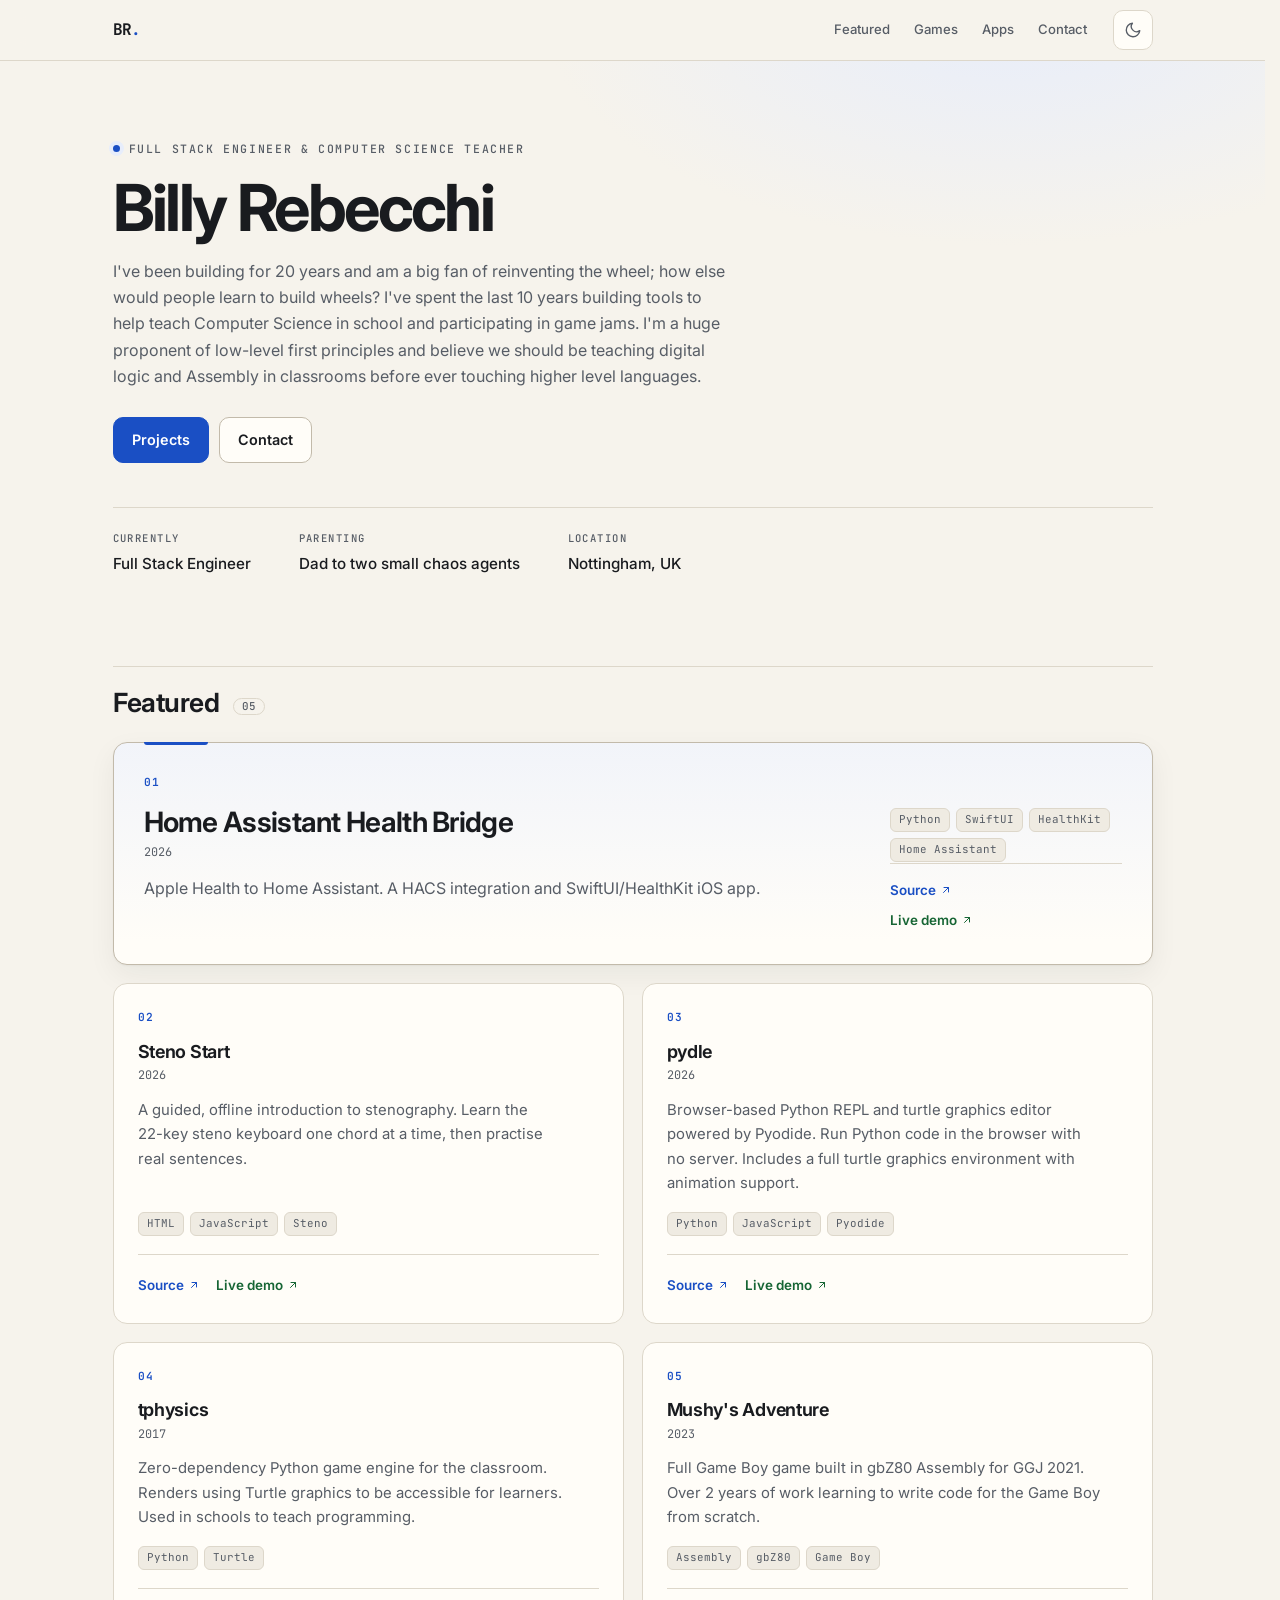
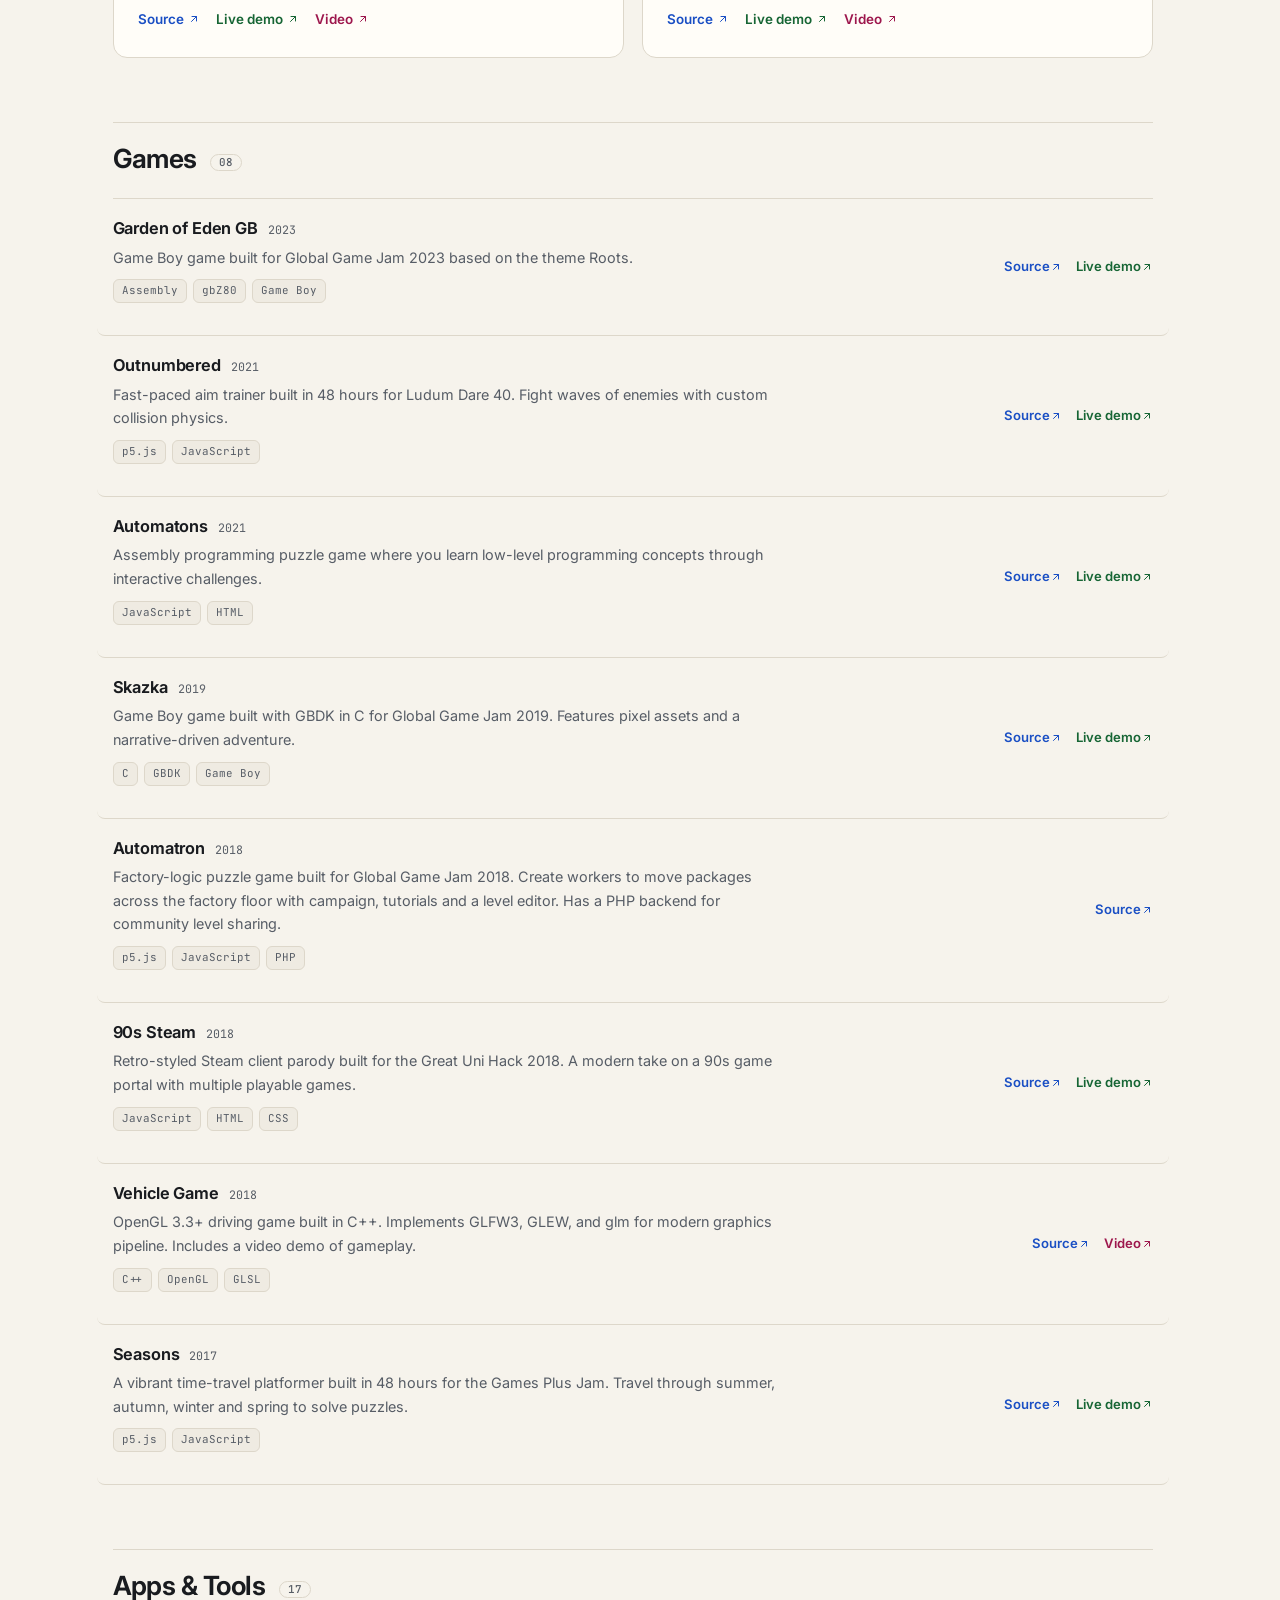
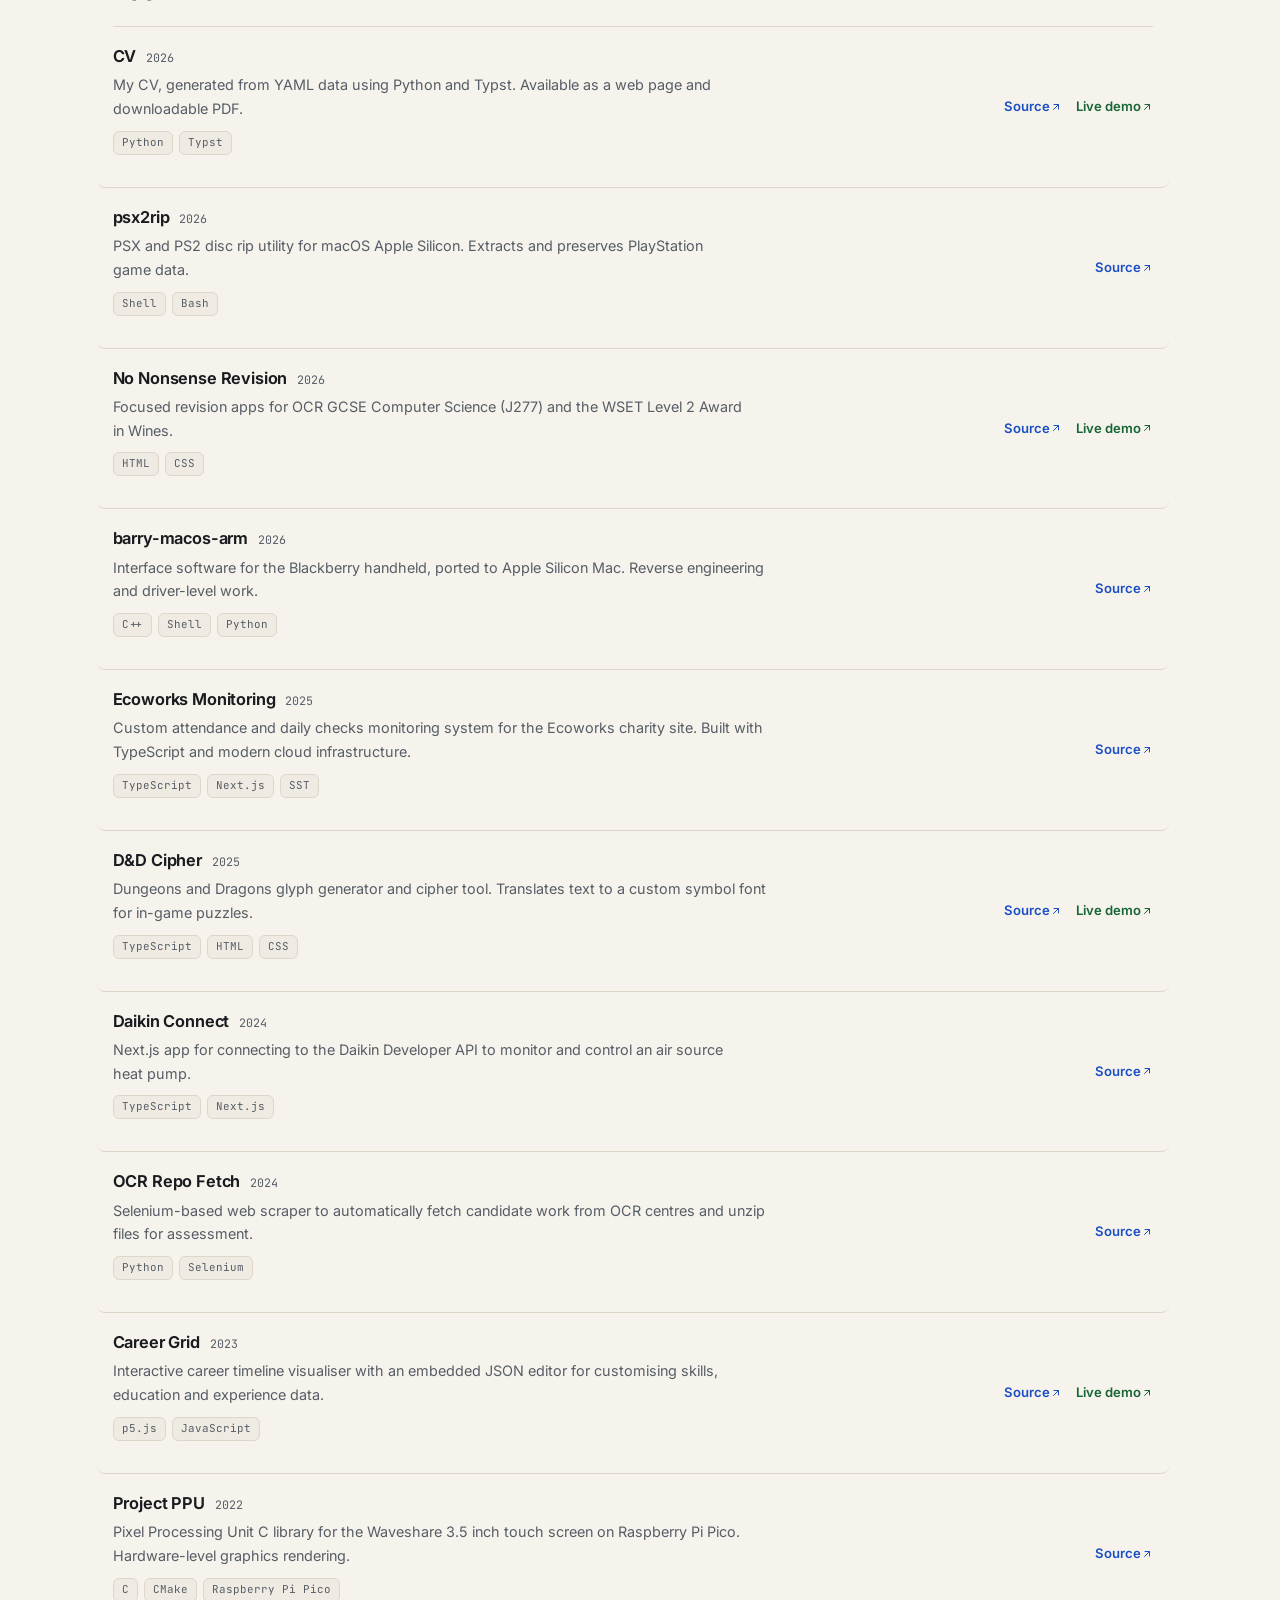
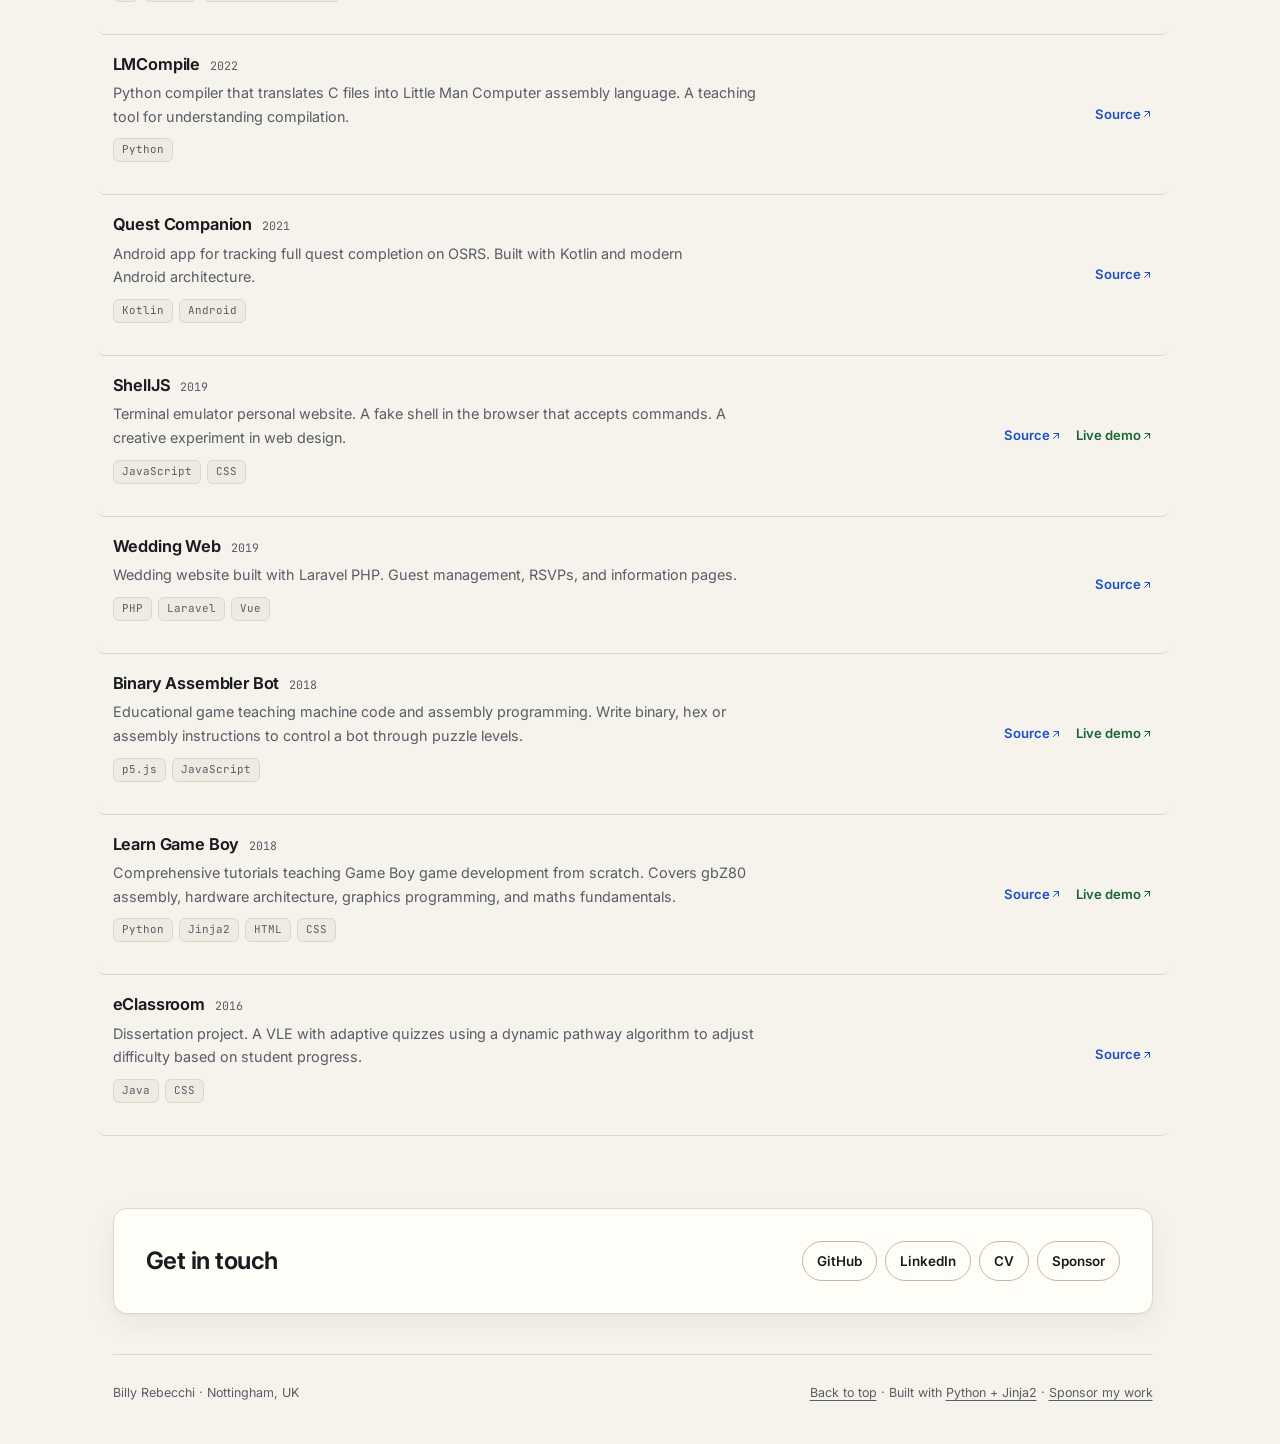
==== commit 48d6bd0b: "Remove two projects, drop payment copy and refresh the favicon" ====
--- a/docs/index.html
+++ b/docs/index.html
@@ -9,8 +9,9 @@
   <meta name="color-scheme" content="light dark">
   <meta name="robots" content="index, follow">
   <link rel="canonical" href="https://thebillington.co.uk">
+  <link rel="icon" type="image/svg+xml" href="favicon.svg">
+  <link rel="icon" type="image/png" sizes="512x512" href="favicon.png">
   <link rel="icon" type="image/x-icon" href="favicon.ico">
-  <link rel="icon" type="image/png" href="favicon.png">
 
   <meta property="og:type" content="website">
   <meta property="og:title" content="Billy Rebecchi">
@@ -146,7 +147,7 @@
       </div>
       <h3>Home Assistant Health Bridge</h3>
       <div class="year">2026</div>
-      <p class="desc">Apple Health to Home Assistant. A free HACS integration and SwiftUI/HealthKit iOS app.</p>
+      <p class="desc">Apple Health to Home Assistant. A HACS integration and SwiftUI/HealthKit iOS app.</p>
       <ul class="tech-tags" aria-label="Technologies used">
         <li>Python</li><li>SwiftUI</li><li>HealthKit</li><li>Home Assistant</li>
       </ul>
@@ -163,7 +164,7 @@
       </div>
       <h3>Steno Start</h3>
       <div class="year">2026</div>
-      <p class="desc">A guided, offline introduction to stenography. Learn the 22-key steno keyboard one chord at a time, then practise real sentences. Free to try, one payment for Pro.</p>
+      <p class="desc">A guided, offline introduction to stenography. Learn the 22-key steno keyboard one chord at a time, then practise real sentences.</p>
       <ul class="tech-tags" aria-label="Technologies used">
         <li>HTML</li><li>JavaScript</li><li>Steno</li>
       </ul>
@@ -385,7 +386,7 @@
 
 <section class="section" id="apps" aria-labelledby="apps-title">
   <div class="section-head">
-    <h2 id="apps-title">Apps & Tools <span class="section-count" aria-hidden="true">19</span></h2>
+    <h2 id="apps-title">Apps & Tools <span class="section-count" aria-hidden="true">17</span></h2>
   </div>
 
   <ul class="project-list" role="list">
@@ -432,7 +433,7 @@
           <h3>No Nonsense Revision</h3>
           <span class="row-year">2026</span>
         </div>
-        <p class="row-desc">Focused revision apps for OCR GCSE Computer Science (J277) and the WSET Level 2 Award in Wines. Full syllabus, clear explanations, offline and one payment.</p>
+        <p class="row-desc">Focused revision apps for OCR GCSE Computer Science (J277) and the WSET Level 2 Award in Wines.</p>
         <ul class="tech-tags" aria-label="Technologies used">
           <li>HTML</li><li>CSS</li>
         </ul>
@@ -440,42 +441,6 @@
       <div class="row-links">
         <a class="" target="_blank" rel="noopener noreferrer" href="https://github.com/thebillington/no-nonsense-revision" aria-label="Source code for No Nonsense Revision on GitHub (opens in a new tab)">Source<svg class="arrow" viewBox="0 0 24 24" fill="none" stroke="currentColor" stroke-width="2" stroke-linecap="round" stroke-linejoin="round" aria-hidden="true" focusable="false"><path d="M7 17 17 7M8 7h9v9"/></svg></a>
   <a class=" is-demo" target="_blank" rel="noopener noreferrer" href="https://nononsenserevision.uk" aria-label="Live demo of No Nonsense Revision (opens in a new tab)">Live demo<svg class="arrow" viewBox="0 0 24 24" fill="none" stroke="currentColor" stroke-width="2" stroke-linecap="round" stroke-linejoin="round" aria-hidden="true" focusable="false"><path d="M7 17 17 7M8 7h9v9"/></svg></a>
-  
-      </div>
-    </li>
-    
-    <li class="project-row">
-      <div class="row-main">
-        <div class="row-head">
-          <h3>Video Communities Revisited</h3>
-          <span class="row-year">2026</span>
-        </div>
-        <p class="row-desc">A research project on the role of physical screen media in forming communities in Britain, past and present.</p>
-        <ul class="tech-tags" aria-label="Technologies used">
-          <li>HTML</li><li>CSS</li><li>JavaScript</li>
-        </ul>
-      </div>
-      <div class="row-links">
-        <a class="" target="_blank" rel="noopener noreferrer" href="https://github.com/thebillington/video-communities-revisited-site" aria-label="Source code for Video Communities Revisited on GitHub (opens in a new tab)">Source<svg class="arrow" viewBox="0 0 24 24" fill="none" stroke="currentColor" stroke-width="2" stroke-linecap="round" stroke-linejoin="round" aria-hidden="true" focusable="false"><path d="M7 17 17 7M8 7h9v9"/></svg></a>
-  <a class=" is-demo" target="_blank" rel="noopener noreferrer" href="https://thebillington.co.uk/video-communities-revisited-site/" aria-label="Live demo of Video Communities Revisited (opens in a new tab)">Live demo<svg class="arrow" viewBox="0 0 24 24" fill="none" stroke="currentColor" stroke-width="2" stroke-linecap="round" stroke-linejoin="round" aria-hidden="true" focusable="false"><path d="M7 17 17 7M8 7h9v9"/></svg></a>
-  
-      </div>
-    </li>
-    
-    <li class="project-row">
-      <div class="row-main">
-        <div class="row-head">
-          <h3>Offers and Discounts Demo</h3>
-          <span class="row-year">2026</span>
-        </div>
-        <p class="row-desc">Demo prod application for a discounts provider backend service.</p>
-        <ul class="tech-tags" aria-label="Technologies used">
-          <li>TypeScript</li><li>AWS</li><li>Terraform</li><li>Postgres</li>
-        </ul>
-      </div>
-      <div class="row-links">
-        <a class="" target="_blank" rel="noopener noreferrer" href="https://github.com/thebillington/offers-service" aria-label="Source code for Offers and Discounts Demo on GitHub (opens in a new tab)">Source<svg class="arrow" viewBox="0 0 24 24" fill="none" stroke="currentColor" stroke-width="2" stroke-linecap="round" stroke-linejoin="round" aria-hidden="true" focusable="false"><path d="M7 17 17 7M8 7h9v9"/></svg></a>
-  
   
       </div>
     </li>
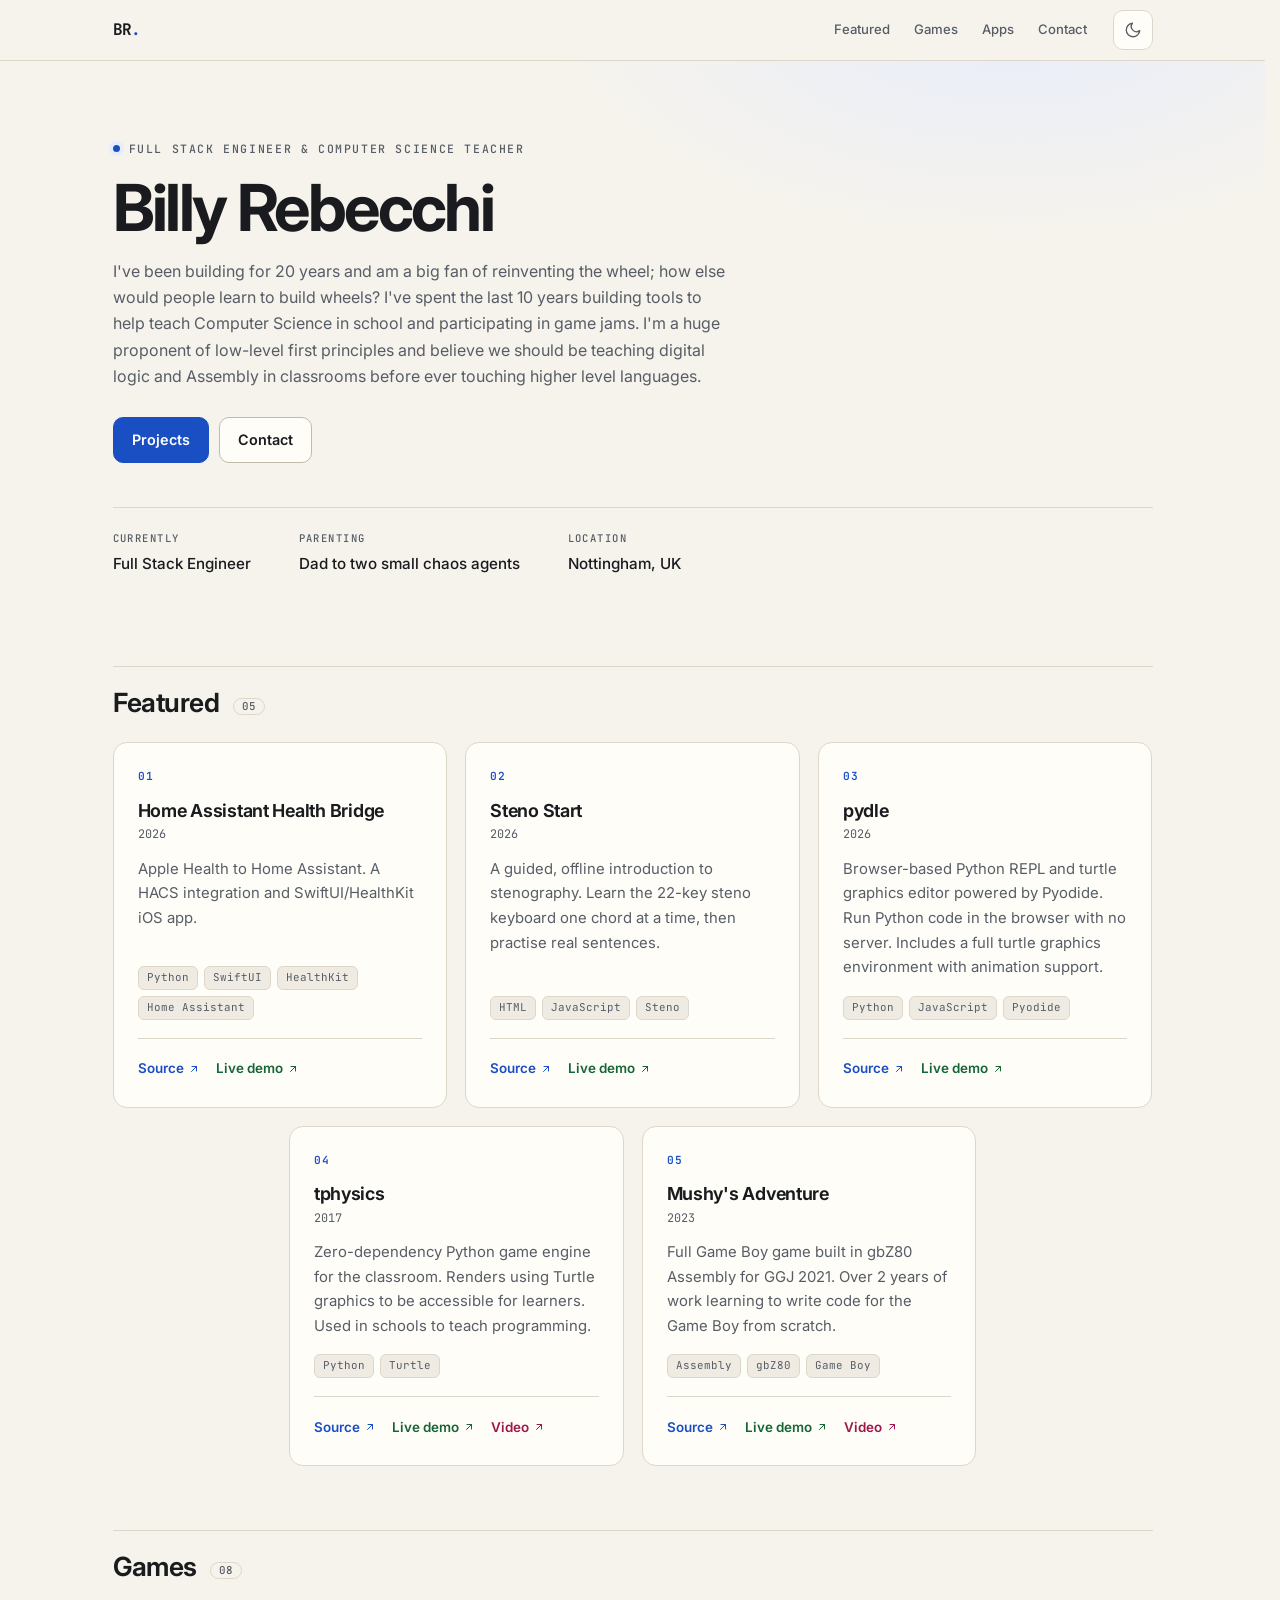
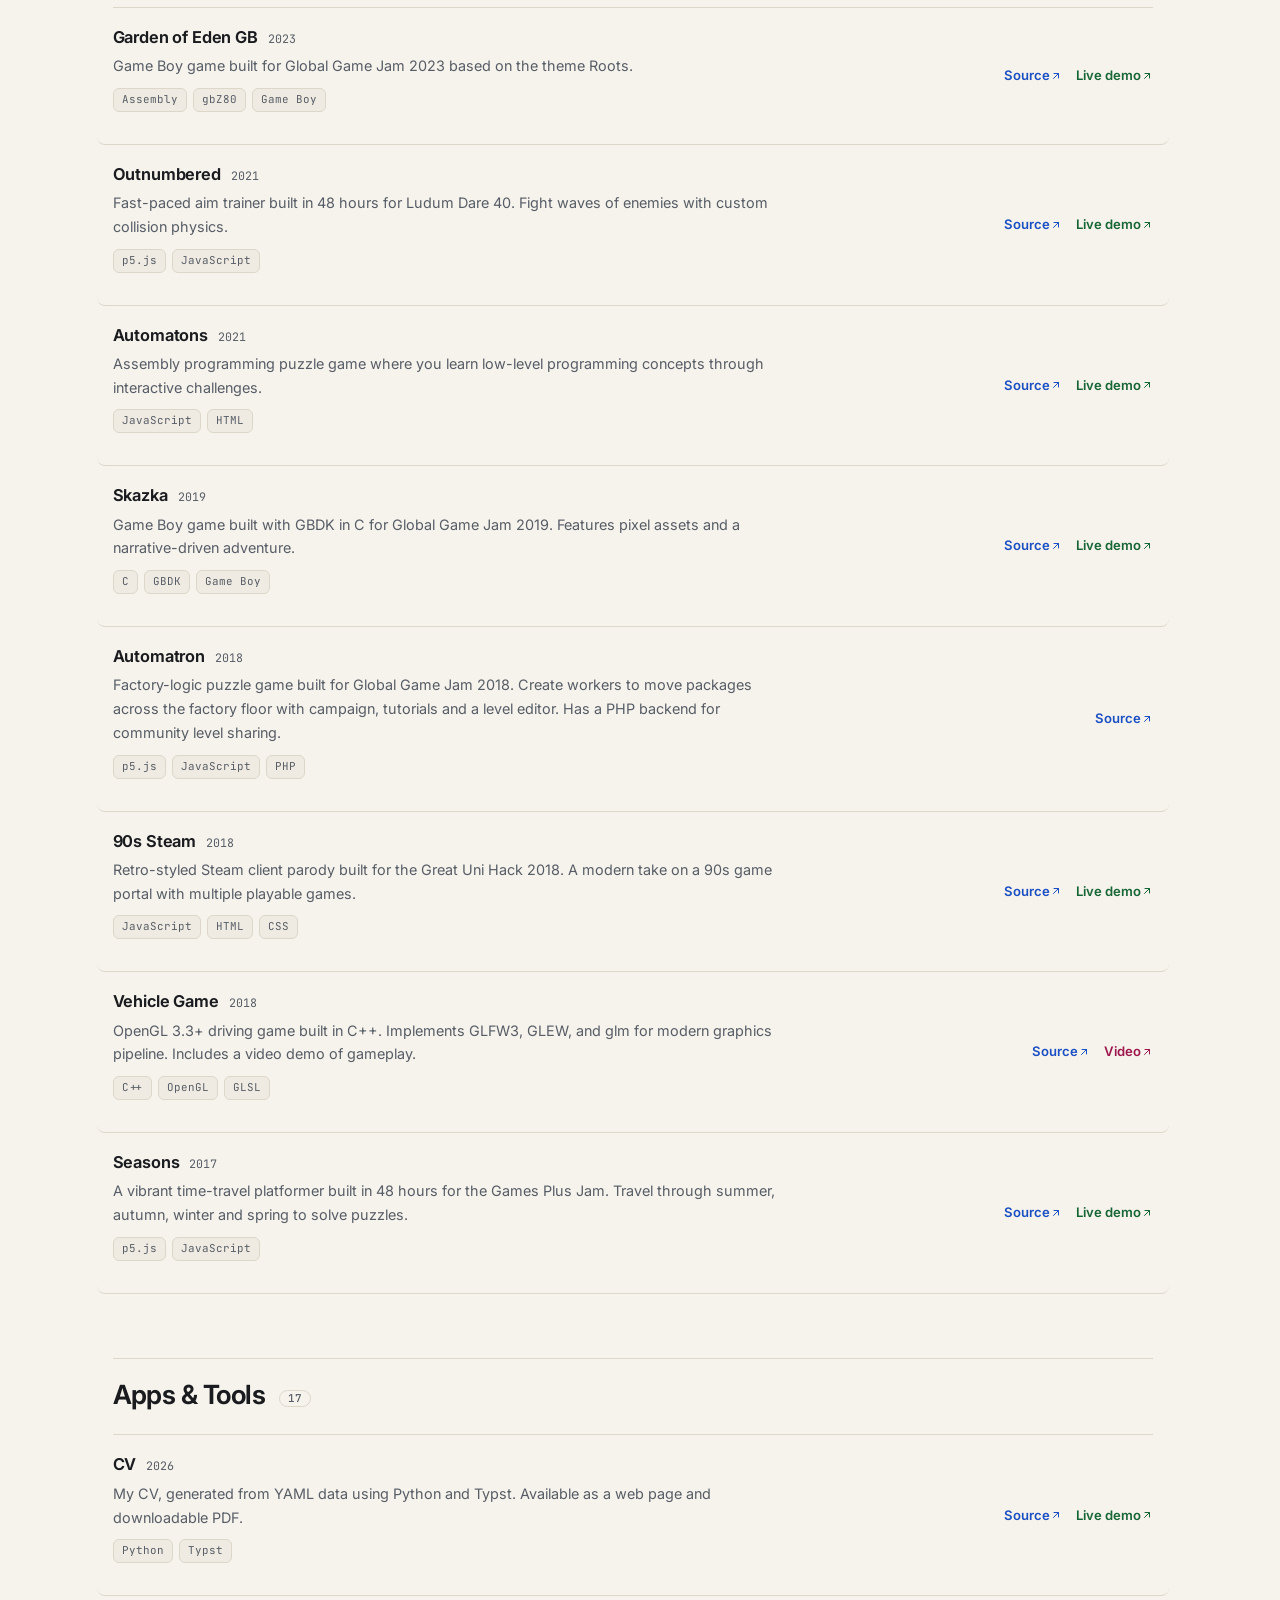
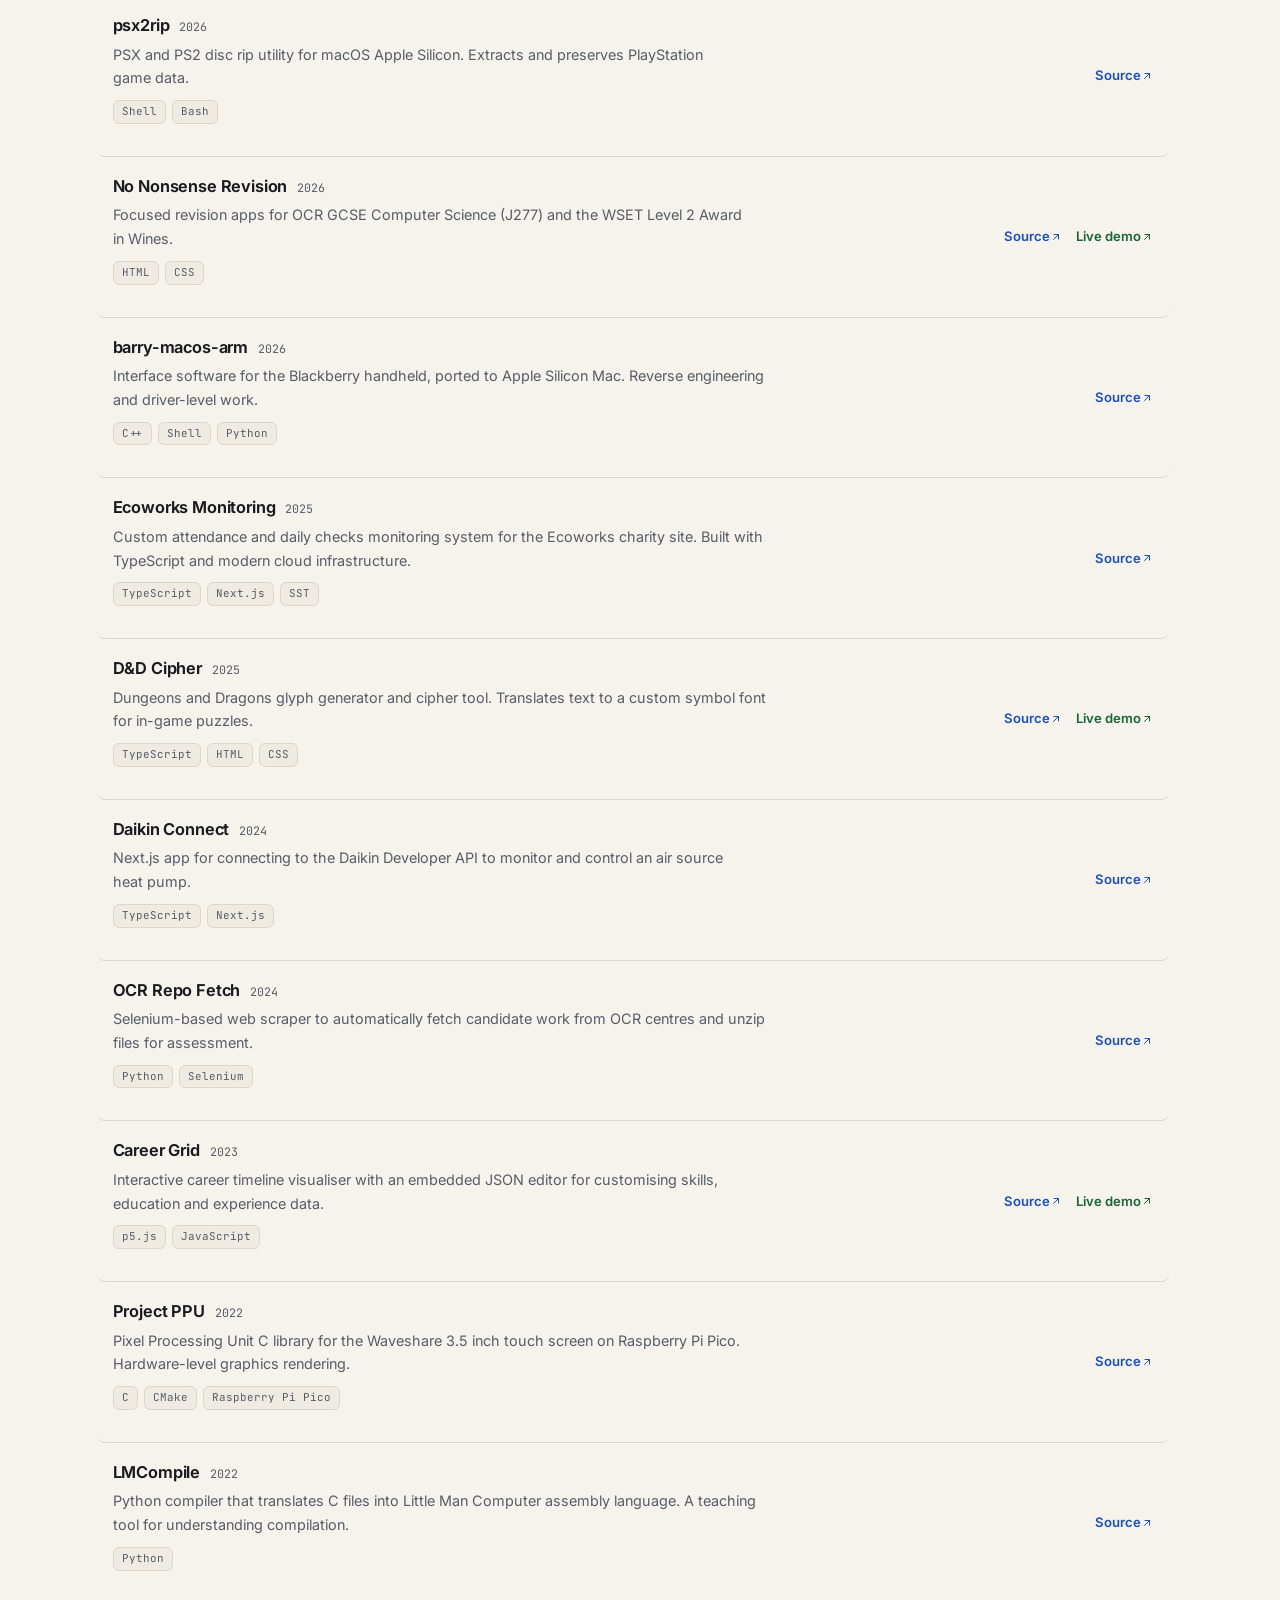
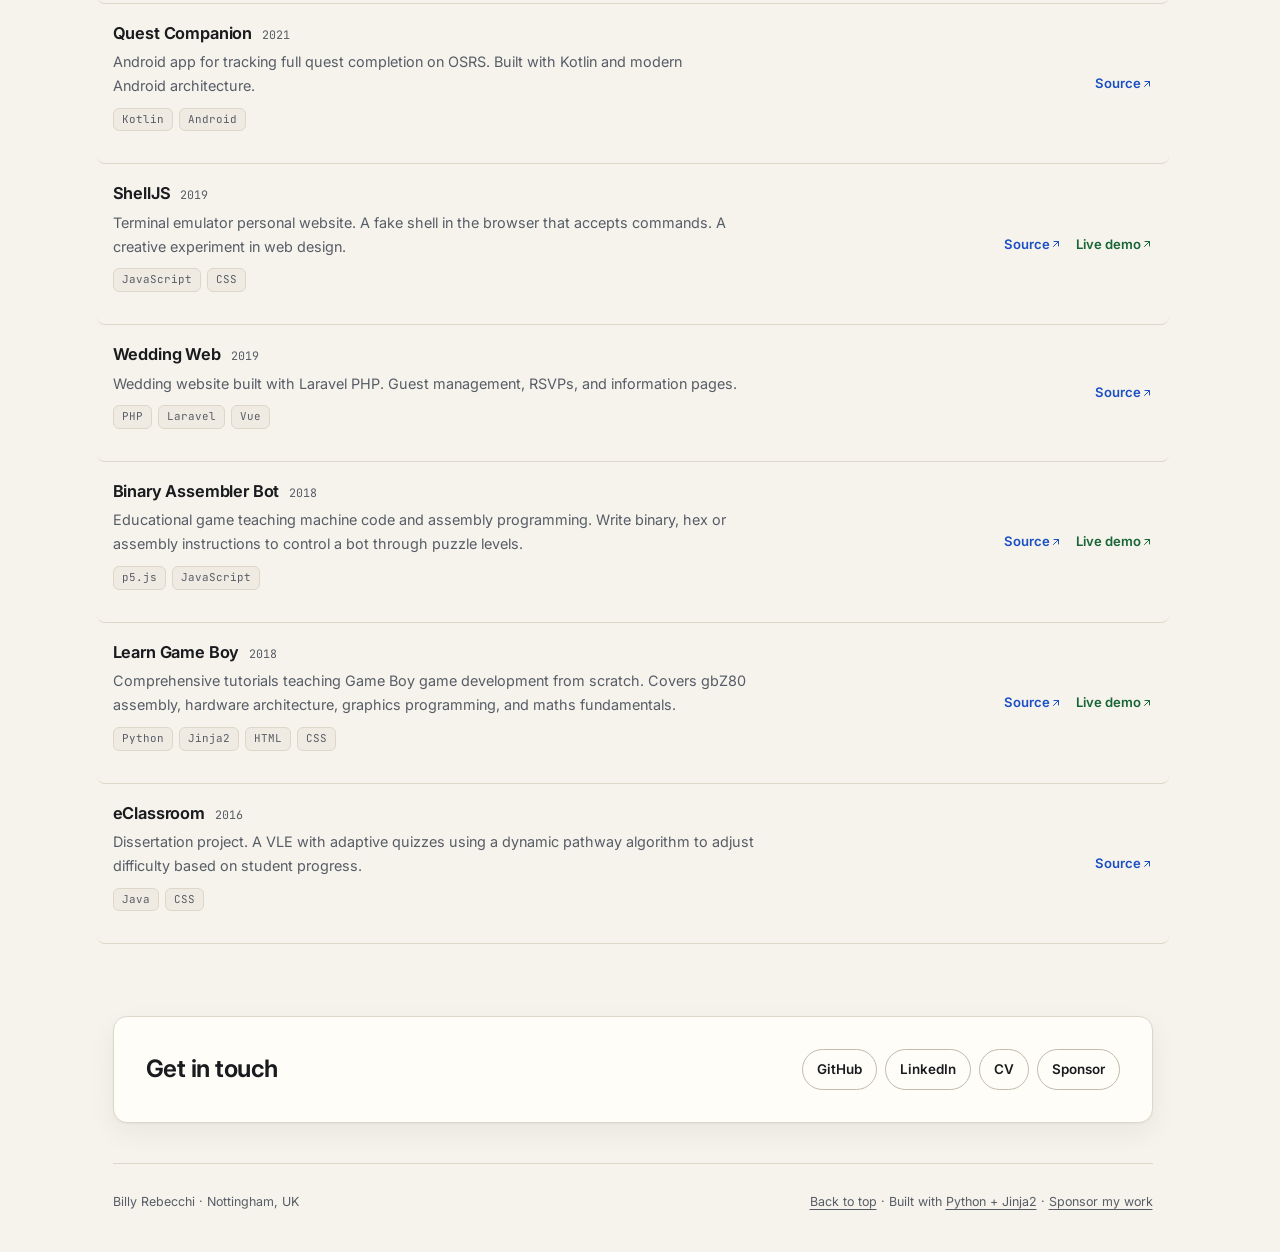
==== commit 755122ea: "Use uniform featured cards, BR favicon and the new CV domain" ====
--- a/docs/index.html
+++ b/docs/index.html
@@ -141,7 +141,7 @@
 
   <ol class="card-grid" role="list">
     
-    <li class="card card--lead">
+    <li class="card">
       <div class="card-top">
         <span class="card-index" aria-hidden="true">01</span>
       </div>
@@ -404,7 +404,7 @@
       </div>
       <div class="row-links">
         <a class="" target="_blank" rel="noopener noreferrer" href="https://github.com/thebillington/cv" aria-label="Source code for CV on GitHub (opens in a new tab)">Source<svg class="arrow" viewBox="0 0 24 24" fill="none" stroke="currentColor" stroke-width="2" stroke-linecap="round" stroke-linejoin="round" aria-hidden="true" focusable="false"><path d="M7 17 17 7M8 7h9v9"/></svg></a>
-  <a class=" is-demo" target="_blank" rel="noopener noreferrer" href="https://thebillington.github.io/cv/" aria-label="Live demo of CV (opens in a new tab)">Live demo<svg class="arrow" viewBox="0 0 24 24" fill="none" stroke="currentColor" stroke-width="2" stroke-linecap="round" stroke-linejoin="round" aria-hidden="true" focusable="false"><path d="M7 17 17 7M8 7h9v9"/></svg></a>
+  <a class=" is-demo" target="_blank" rel="noopener noreferrer" href="https://billy.rebecchi.uk/" aria-label="Live demo of CV (opens in a new tab)">Live demo<svg class="arrow" viewBox="0 0 24 24" fill="none" stroke="currentColor" stroke-width="2" stroke-linecap="round" stroke-linejoin="round" aria-hidden="true" focusable="false"><path d="M7 17 17 7M8 7h9v9"/></svg></a>
   
       </div>
     </li>
@@ -708,7 +708,7 @@
   <ul class="contact-links">
     <li><a target="_blank" rel="noopener noreferrer" href="https://github.com/thebillington" aria-label="GitHub profile (opens in a new tab)">GitHub</a></li>
     <li><a target="_blank" rel="noopener noreferrer" href="https://linkedin.com/in/thebillington" aria-label="LinkedIn profile (opens in a new tab)">LinkedIn</a></li>
-    <li><a target="_blank" rel="noopener noreferrer" href="https://thebillington.github.io/cv/" aria-label="CV (opens in a new tab)">CV</a></li>
+    <li><a target="_blank" rel="noopener noreferrer" href="https://billy.rebecchi.uk/" aria-label="CV (opens in a new tab)">CV</a></li>
     
     <li><a target="_blank" rel="noopener noreferrer" href="https://github.com/sponsors/thebillington" aria-label="Sponsor my work on GitHub (opens in a new tab)">Sponsor</a></li>
   </ul>
--- a/docs/style.css
+++ b/docs/style.css
@@ -461,10 +461,27 @@
    --------------------------------------------------------------- */
 
 .card-grid {
-  display: grid;
-  grid-template-columns: repeat(2, minmax(0, 1fr));
+  display: flex;
+  flex-wrap: wrap;
+  justify-content: center;
   gap: 18px;
   list-style: none;
+}
+
+.card {
+  width: 100%;
+}
+
+@media (min-width: 760px) {
+  .card {
+    width: calc((100% - 18px) / 2);
+  }
+}
+
+@media (min-width: 980px) {
+  .card {
+    width: calc((100% - 36px) / 3);
+  }
 }
 
 .card {
@@ -484,28 +501,6 @@
   transform: translateY(-2px);
 }
 
-.card--lead {
-  grid-column: 1 / -1;
-  padding: 30px;
-  background: var(--surface);
-  background:
-    linear-gradient(180deg, color-mix(in srgb, var(--accent-soft) 55%, transparent), transparent 90%),
-    var(--surface);
-  border-color: var(--border-strong);
-  box-shadow: var(--shadow);
-}
-
-.card--lead::before {
-  content: "";
-  position: absolute;
-  top: -1px;
-  left: 30px;
-  width: 64px;
-  height: 3px;
-  border-radius: 0 0 4px 4px;
-  background: var(--accent);
-}
-
 .card-top {
   display: flex;
   align-items: center;
@@ -526,11 +521,6 @@
   letter-spacing: -0.015em;
 }
 
-.card--lead h3 {
-  font-size: clamp(1.4rem, 3vw, 1.75rem);
-  letter-spacing: -0.025em;
-}
-
 .card .year {
   margin-top: 4px;
   font-family: var(--mono);
@@ -544,12 +534,6 @@
   color: var(--text-dim);
   font-size: 0.93rem;
   text-wrap: pretty;
-}
-
-.card--lead .desc {
-  flex: none;
-  max-width: 66ch;
-  font-size: 1rem;
 }
 
 .tech-tags {
@@ -761,55 +745,6 @@
    Small screens
    --------------------------------------------------------------- */
 
-/* Lead card: a two-column layout on wide screens, with a detail rail. */
-@media (min-width: 900px) {
-  .card--lead {
-    display: grid;
-    grid-template-columns: minmax(0, 1fr) 232px;
-    column-gap: 52px;
-    align-items: start;
-  }
-
-  .card--lead .card-top {
-    grid-column: 1 / -1;
-    grid-row: 1;
-  }
-
-  .card--lead h3 {
-    grid-column: 1;
-    grid-row: 2;
-  }
-
-  .card--lead .year {
-    grid-column: 1;
-    grid-row: 3;
-  }
-
-  .card--lead .desc {
-    grid-column: 1;
-    grid-row: 4;
-  }
-
-  .card--lead .tech-tags {
-    grid-column: 2;
-    grid-row: 2 / span 2;
-    align-content: flex-start;
-    margin-top: 2px;
-  }
-
-  .card--lead .card-links {
-    grid-column: 2;
-    grid-row: 4;
-    flex-direction: column;
-    align-items: flex-start;
-    gap: 2px;
-    align-self: end;
-    margin-top: 0;
-    padding-top: 12px;
-    border-top: 1px solid var(--border);
-  }
-}
-
 @media (max-width: 760px) {
   :root {
     --gutter: 20px;
@@ -827,14 +762,6 @@
 
   .card-grid {
     grid-template-columns: 1fr;
-  }
-
-  .card--lead {
-    padding: 22px;
-  }
-
-  .card--lead::before {
-    left: 22px;
   }
 
   .project-row {
